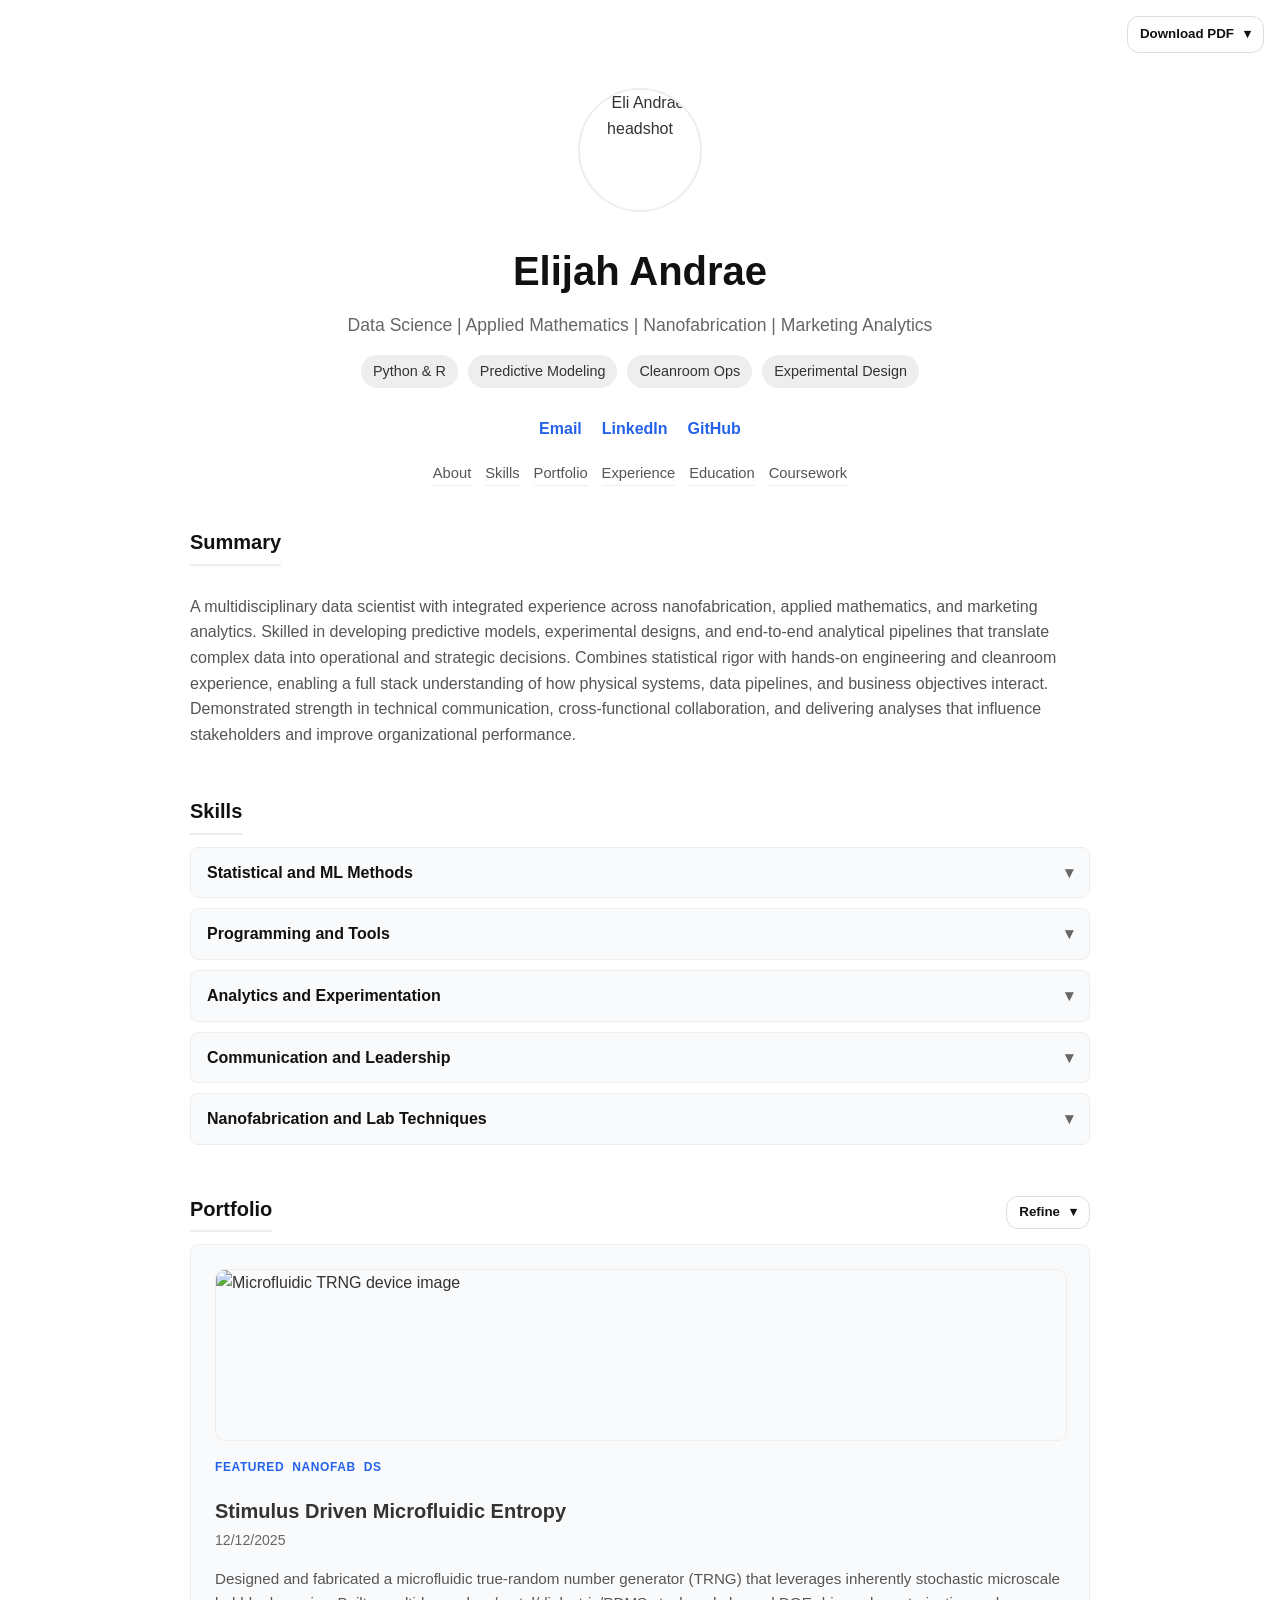
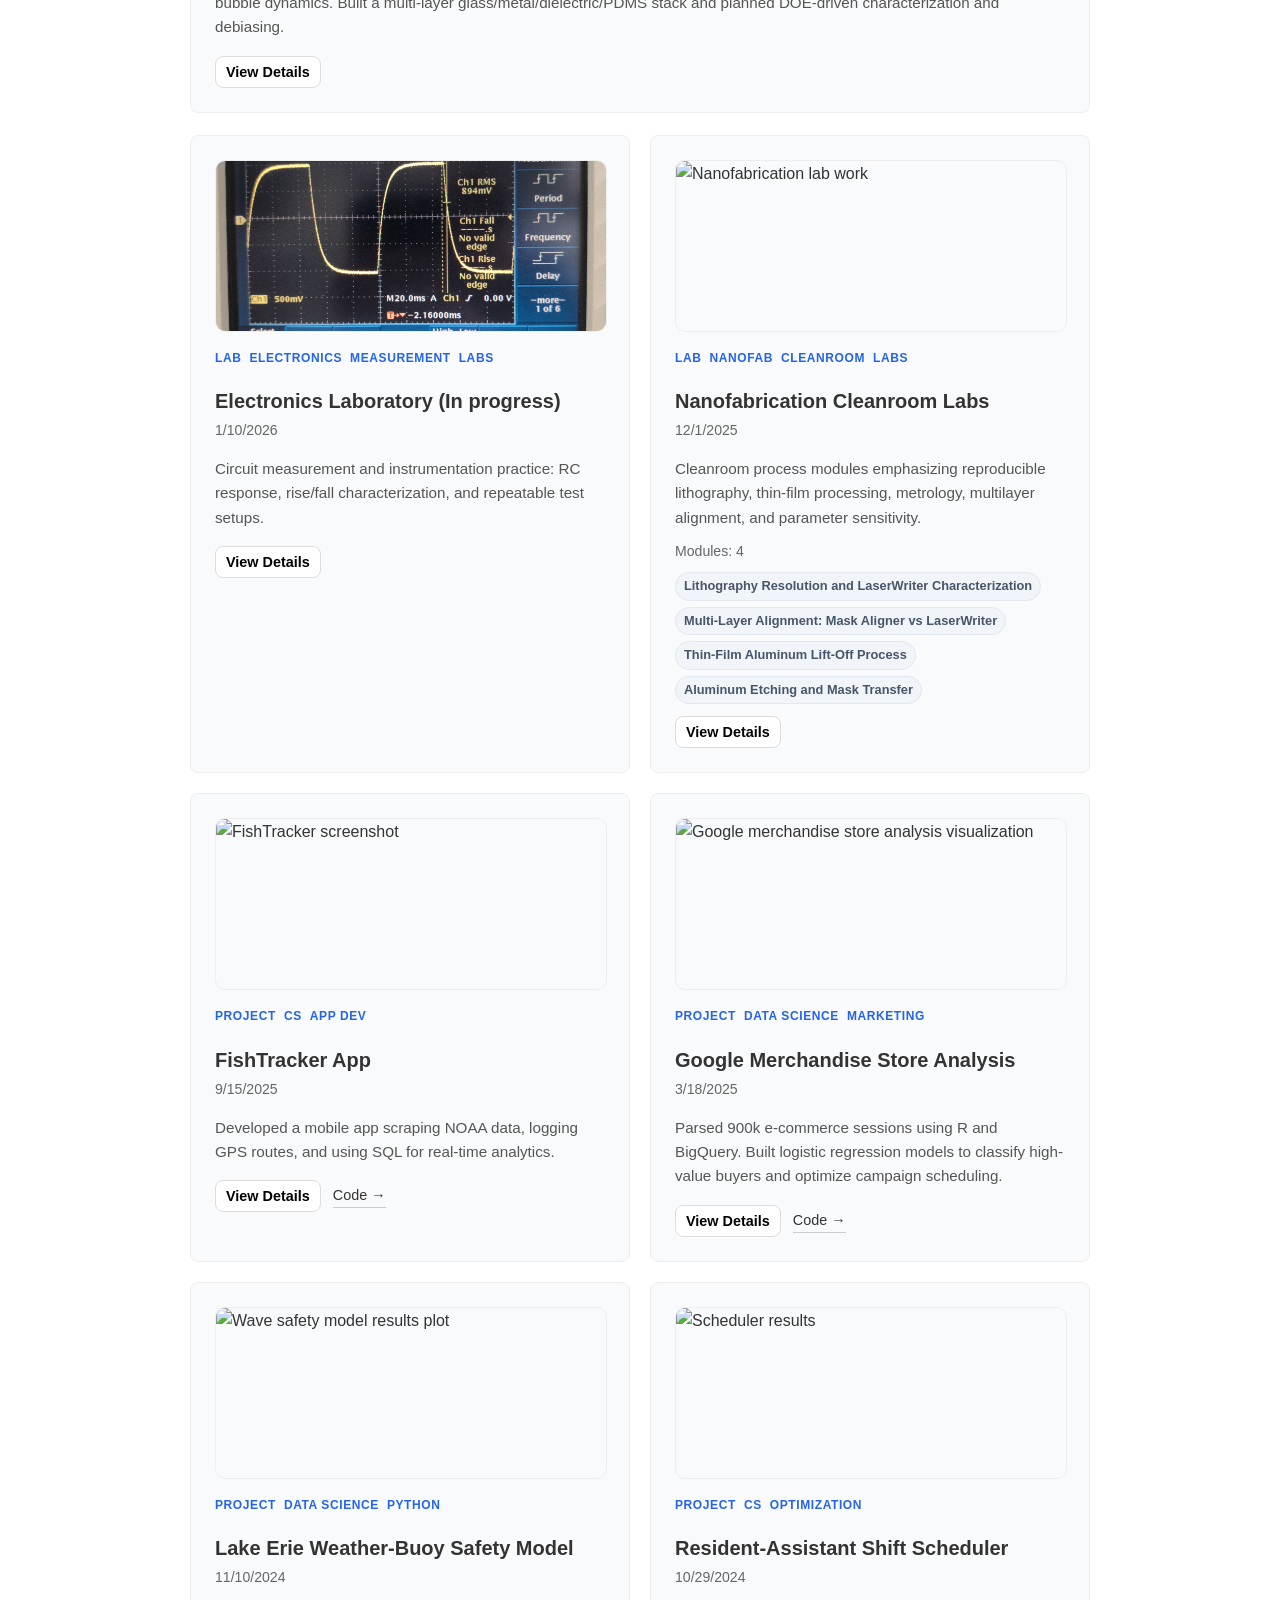
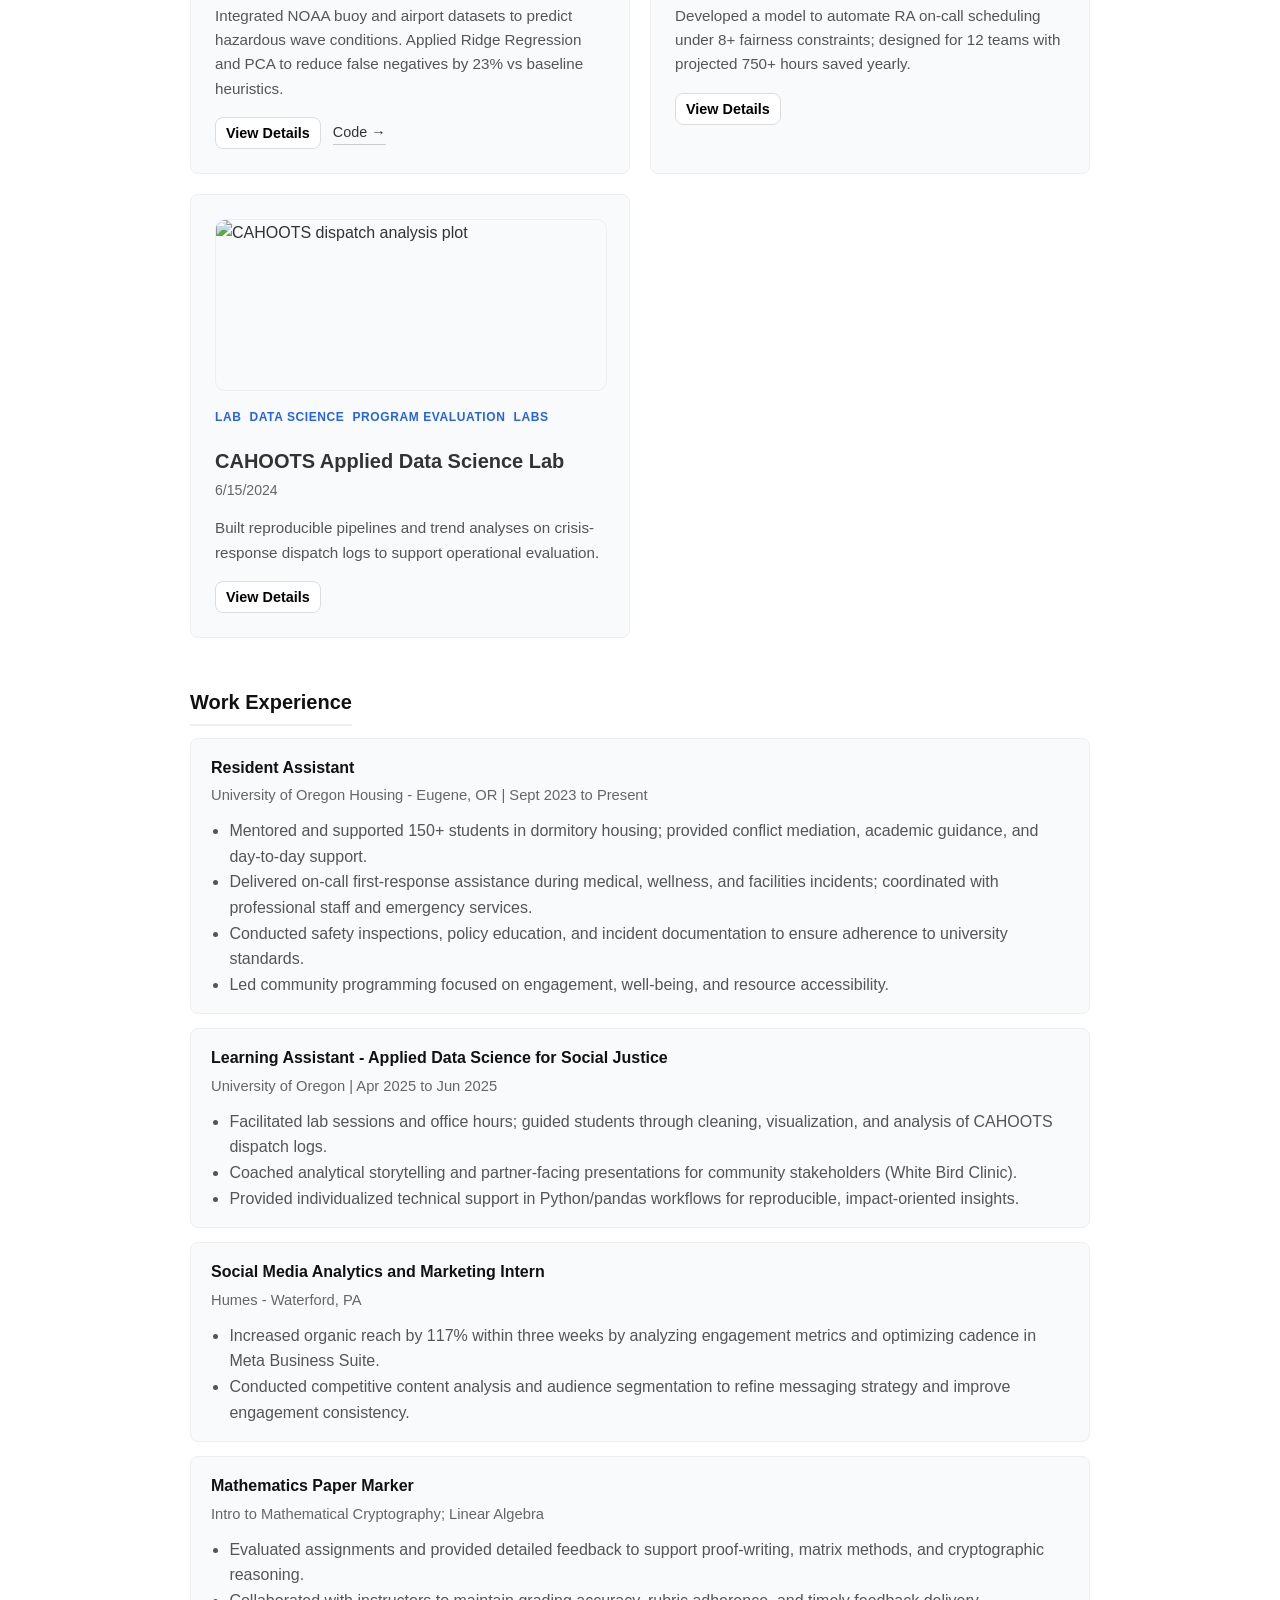
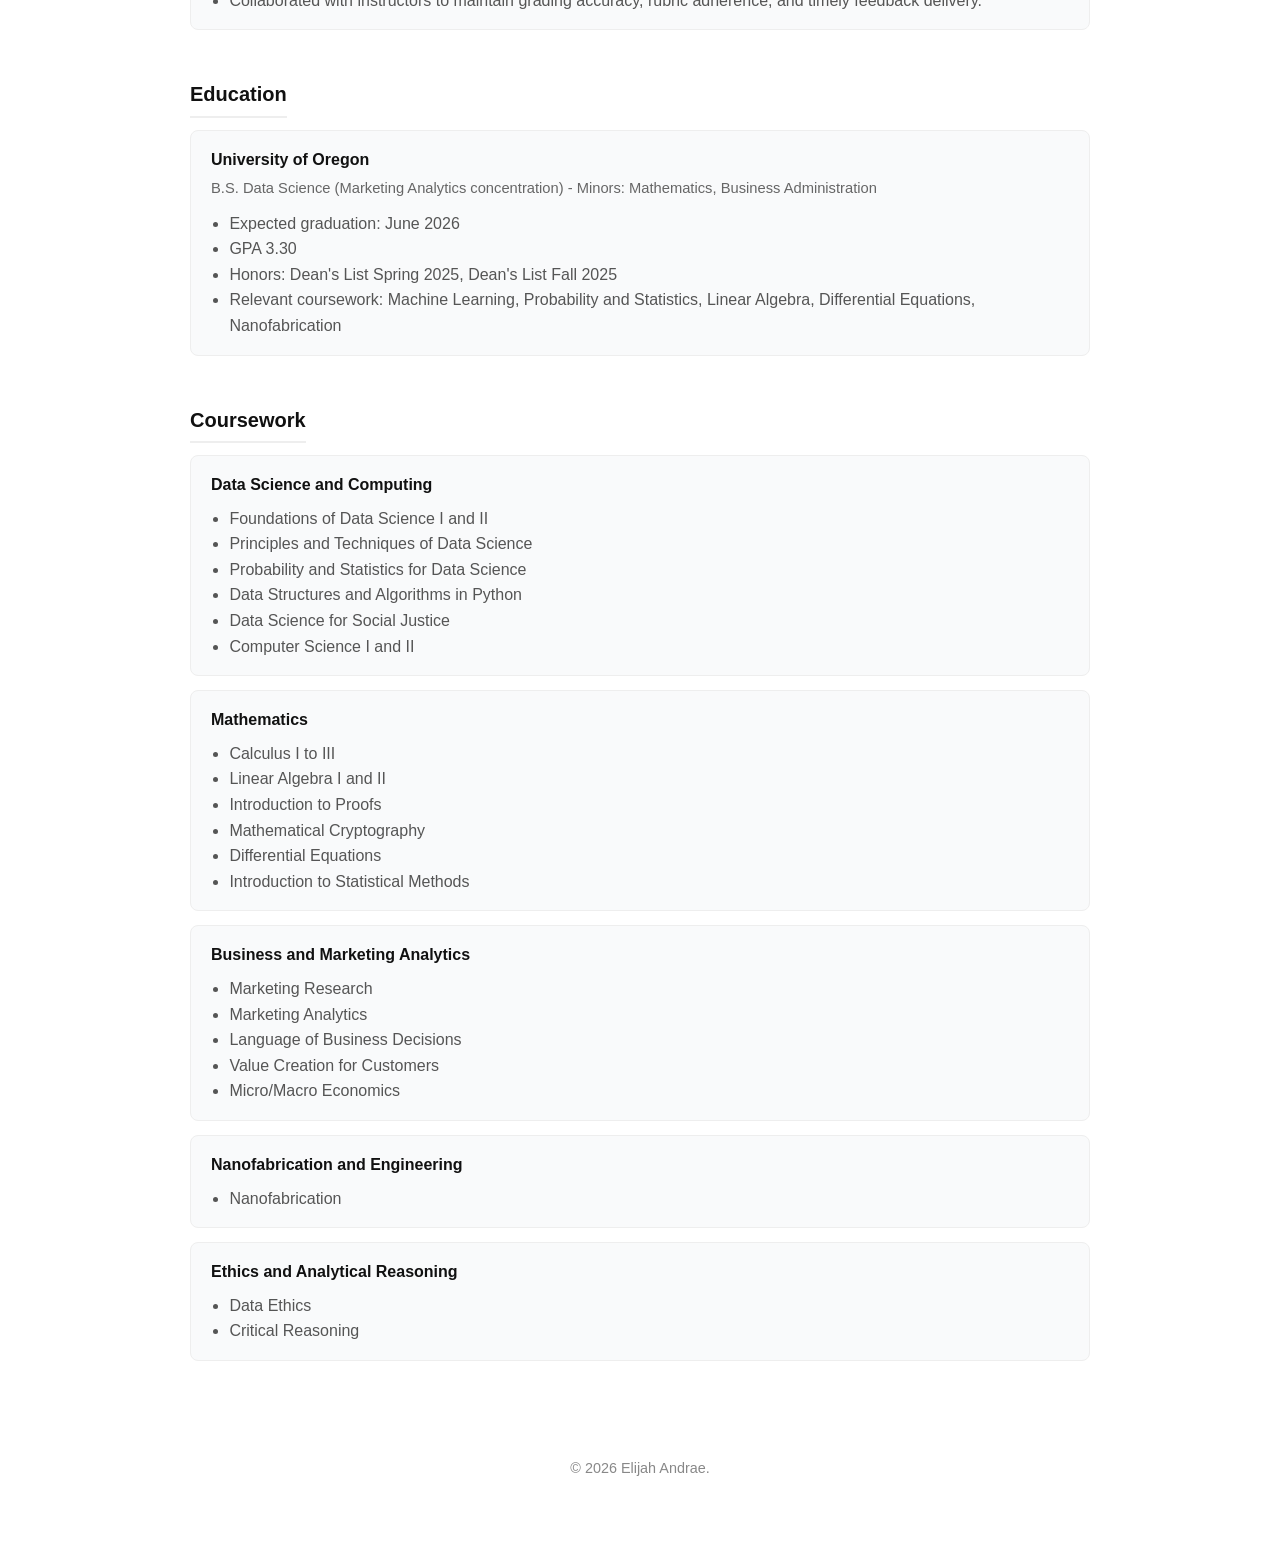
==== index.html @ 90fb13dc "Projects/CV Update & Revamp" ====
<!DOCTYPE html>
<html lang="en">
<head>
  <meta charset="UTF-8" />
  <meta name="viewport" content="width=device-width, initial-scale=1.0" />
  <title>Elijah Andrae | Portfolio</title>
  <link rel="stylesheet" href="css/styles.css" />
  <link rel="icon" type="image/png" href="images/logo_simple.png">
</head>

<body>
  <div class="container">
    <header id="top">
      <div id="headshotWrap" class="headshot-wrap"></div>

      <h1 id="name"></h1>
      <div class="subtitle" id="headline"></div>

      <div class="domains" id="domainTags"></div>
      <div class="social-links" id="socialLinks"></div>

      <!-- PDF Controls (button + dropdown) -->
      <div class="pdf-controls pdf-floating">
        <div class="pdf-dd" id="pdfDropdown">
          <button
            id="pdfDdBtn"
            class="pdf-dd-btn"
            type="button"
            aria-haspopup="menu"
            aria-expanded="false"
          >
            Download PDF <span aria-hidden="true">▾</span>
          </button>

          <div
            id="pdfDdMenu"
            class="pdf-dd-menu hidden"
            role="menu"
            aria-label="PDF download options"
          >
            <div class="pdf-dd-title">PDF Options</div>

            <div class="pdf-control-row">
              <div class="pdf-control-label">Focus</div>
              <div class="seg" role="radiogroup" aria-label="Nanotech or Data Science">
                <button class="seg-btn" type="button" data-group="domain" data-value="nanotech" aria-checked="false" role="radio">
                  Nanotech
                </button>
                <button class="seg-btn" type="button" data-group="domain" data-value="ds" aria-checked="false" role="radio">
                  Data Science
                </button>
              </div>
            </div>

            <div class="pdf-control-row">
              <div class="pdf-control-label">Target</div>
              <div class="seg" role="radiogroup" aria-label="Academic or Industry">
                <button class="seg-btn" type="button" data-group="audience" data-value="academic" aria-checked="false" role="radio">
                  Academic
                </button>
                <button class="seg-btn" type="button" data-group="audience" data-value="industry" aria-checked="false" role="radio">
                  Industry
                </button>
              </div>
            </div>

            <div class="pdf-control-row">
              <div class="pdf-control-label">Type</div>
              <div class="seg" role="radiogroup" aria-label="Resume or CV">
                <button class="seg-btn" type="button" data-group="doctype" data-value="resume" aria-checked="false" role="radio">
                  Resume
                </button>
                <button class="seg-btn" type="button" data-group="doctype" data-value="cv" aria-checked="false" role="radio">
                  CV
                </button>
              </div>
            </div>

            <div class="pdf-actions">
              <button id="pdfDownloadBtn" class="pdf-action primary" type="button">
                Download PDF
              </button>
            </div>

            <div class="pdf-hint" id="pdfHint" aria-live="polite"></div>
          </div>
        </div>
      </div>

      <nav class="topnav" aria-label="Primary">
        <a href="#about">About</a>
        <a href="#skills">Skills</a>
        <a href="#portfolio">Portfolio</a>
        <a href="#experience">Experience</a>
        <a href="#education">Education</a>
        <a href="#coursework">Coursework</a>
      </nav>
    </header>

    <section class="section" id="about">
      <h2>Summary</h2>
      <p class="muted" id="summaryText"></p>
    </section>

    <section class="section" id="skills">
      <h2>Skills</h2>
      <div class="skills-accordion" id="skillsGrid"></div>
    </section>

    <section class="section" id="portfolio">
      <div class="section-head">
        <h2>Portfolio</h2>

        <!-- Refine dropdown -->
        <div class="refine-dd" id="refineDropdown">
          <button
            id="refineBtn"
            class="refine-btn"
            type="button"
            aria-haspopup="menu"
            aria-expanded="false"
          >
            Refine <span aria-hidden="true">▾</span>
          </button>

          <div
            id="refineMenu"
            class="refine-menu hidden"
            role="menu"
            aria-label="Portfolio filters"
          >
            <div class="refine-title">Refine</div>

            <div class="refine-row">
              <div class="refine-label">Category</div>
              <div class="filter-container" id="filterContainer"></div>
            </div>

            <div class="refine-row">
              <div class="refine-label">Search</div>
              <input
                id="projectSearch"
                type="search"
                placeholder="Search title, description, tools, tags..."
                autocomplete="off"
              />
            </div>
              />
            <div class="refine-row">
              <div class="refine-label">Sort</div>
              <select id="projectSort" aria-label="Sort projects">
                <option value="relevance" selected>Relevance</option>
                <option value="date_desc">Newest to Oldest</option>
                <option value="date_asc">Oldest to Newest</option>
                <option value="title_asc">Title A to Z</option>
                <option value="title_desc">Title Z to A</option>
              </select>
            </div>

            <div class="refine-row refine-row-hint">
              <div class="refine-label"></div>
              <div class="refine-hint muted" aria-live="polite" id="refineHint"></div>
            </div>
          </div>
        </div>
      </div>

      <!-- Optional featured strip -->
      <div class="featured" id="featuredWrap" aria-label="Featured items"></div>

      <div class="projects-grid" id="projectsGrid"></div>
    </section>

    <section class="section" id="experience">
      <h2>Work Experience</h2>
      <div class="timeline" id="experienceList"></div>
    </section>

    <section class="section" id="education">
      <h2>Education</h2>
      <div class="timeline" id="educationList"></div>
    </section>

    <section class="section" id="coursework">
      <h2>Coursework</h2>
      <div class="timeline" id="courseworkList"></div>
    </section>

    <footer id="footer"></footer>
  </div>

  <!-- Modal -->
  <div class="modal-backdrop" id="modalBackdrop" role="dialog" aria-modal="true" aria-hidden="true">
    <div class="modal" role="document" aria-label="Item details">
      <div class="modal-header">
        <strong id="modalTitle">Item</strong>
        <button class="modal-close" id="modalCloseBtn" type="button" aria-label="Close modal">Close</button>
      </div>
      <div class="modal-body" id="modalBody"></div>
    </div>
  </div>

  <script type="module" src="js/app.js"></script>
</body>
</html>
---- css/styles.css ----
:root {
  --bg-color: #ffffff;
  --text-color: #333333;
  --accent-color: #2563eb;
  --card-bg: #f9fafb;
  --border-radius: 8px;
  --transition: all 0.3s ease;
}

body {
  font-family: 'Segoe UI', Roboto, Helvetica, sans-serif;
  background-color: var(--bg-color);
  color: var(--text-color);
  line-height: 1.6;
  margin: 0;
  padding: 0;
}

.container {
  max-width: 900px;
  margin: 0 auto;
  padding: 2rem 1rem;
}

/* =========================
   PDF dropdown container
   ========================= */

.pdf-dd {
  position: relative;
  display: inline-block;
}

.pdf-dd-btn {
  display: flex;
  align-items: center;
  gap: 10px;
  border: 1px solid #ddd;
  background: #fff;
  color: #111;
  border-radius: 12px;
  padding: 10px 12px;
  cursor: pointer;
  transition: var(--transition);
  font-weight: 800;
  font-family: inherit;
  line-height: 1.1;
}

.pdf-dd-btn:hover {
  border-color: var(--accent-color);
  color: var(--accent-color);
}

.pdf-dd-btn:focus {
  outline: none;
  box-shadow: 0 0 0 3px rgba(37, 99, 235, 0.12);
}

.pdf-dd-menu {
  position: absolute;
  top: calc(100% + 8px);
  right: 0;
  z-index: 1000;
  width: min(360px, 92vw);
  background: #fff;
  border: 1px solid #e6e6e6;
  border-radius: 14px;
  box-shadow: 0 18px 40px rgba(0,0,0,0.12);
  padding: 12px;
}

.pdf-dd-title {
  font-weight: 900;
  color: #111;
  font-size: 0.95rem;
  margin-bottom: 10px;
}

/* =========================
   PDF controls
   ========================= */

.pdf-controls {
  display: block;
}

.pdf-controls.pdf-floating {
  position: fixed;
  top: 16px;
  right: 16px;
  z-index: 2000;
  margin: 0;
  padding: 0;
}

.pdf-control-row {
  display: grid;
  grid-template-columns: 64px 1fr;
  gap: 10px;
  align-items: center;
  margin-bottom: 10px;
}

.pdf-control-label {
  font-size: 0.85rem;
  font-weight: 800;
  color: #111;
}

.seg {
  display: grid;
  grid-template-columns: 1fr 1fr;
  border: 1px solid #ddd;
  border-radius: 12px;
  overflow: hidden;
  background: #fff;
}

.seg-btn {
  border: none;
  background: #fff;
  color: #111;
  padding: 8px 10px;
  cursor: pointer;
  font-weight: 800;
  font-size: 0.88rem;
  font-family: inherit;
  transition: var(--transition);
  text-align: center;
  appearance: none;
  -webkit-appearance: none;
}

.seg-btn + .seg-btn {
  border-left: 1px solid #eee;
}

.seg-btn:hover {
  color: var(--accent-color);
}

.seg-btn.active {
  background: var(--accent-color);
  color: #fff;
}

.seg-btn.disabled,
.seg-btn:disabled {
  cursor: not-allowed;
  opacity: 0.55;
}

.pdf-actions {
  margin-top: 6px;
}

.pdf-action {
  width: 100%;
  border: 1px solid #ddd;
  background: #fff;
  color: #111;
  border-radius: 12px;
  padding: 10px 12px;
  cursor: pointer;
  transition: var(--transition);
  font-weight: 900;
  font-family: inherit;
  appearance: none;
  -webkit-appearance: none;
}

.pdf-action:hover {
  border-color: var(--accent-color);
  color: var(--accent-color);
}

.pdf-action.primary {
  border-color: var(--accent-color);
  background: var(--accent-color);
  color: #fff;
}

.pdf-action.primary:hover {
  filter: brightness(0.98);
}

.pdf-hint {
  margin-top: 8px;
  font-size: 0.82rem;
  color: #666;
  line-height: 1.3;
}

/* =========================
   Header + global layout
   ========================= */

header {
  text-align: center;
  padding: 3.5rem 0 2.5rem 0;
}

h1 {
  font-size: 2.5rem;
  margin-bottom: 0.5rem;
  color: #111;
}

.subtitle {
  font-size: 1.1rem;
  color: #666;
  margin-bottom: 1rem;
}

.social-links a {
  margin: 0 10px;
  text-decoration: none;
  color: var(--accent-color);
  font-weight: bold;
}

.headshot-wrap {
  display: flex;
  justify-content: center;
  margin-bottom: 1rem;
}

.headshot {
  width: 120px;
  height: 120px;
  border-radius: 999px;
  object-fit: cover;
  border: 2px solid #eee;
}

.domains {
  display: flex;
  justify-content: center;
  flex-wrap: wrap;
  gap: 10px;
  margin: 1rem 0 1.75rem 0;
}

.domain-tag {
  background: #eee;
  padding: 5px 12px;
  border-radius: 20px;
  font-size: 0.9rem;
  font-weight: 500;
}

.section {
  margin: 0 0 3rem 0;
}

.section h2 {
  font-size: 1.25rem;
  margin: 0 0 0.75rem 0;
  color: #111;
  display: inline-block;
  border-bottom: 2px solid #eee;
  padding-bottom: 0.35rem;
}

.section-head {
  display: flex;
  align-items: baseline;
  justify-content: space-between;
  gap: 14px;
  flex-wrap: wrap;
}

.muted {
  color: #555;
}

.hidden { display: none; }

/* =========================
   Skills accordion
   ========================= */

.skills-accordion {
  display: grid;
  gap: 10px;
}

.skill-acc {
  background: var(--card-bg);
  border: 1px solid #eee;
  border-radius: var(--border-radius);
  padding: 0.75rem 1rem;
}

.skill-acc summary {
  cursor: pointer;
  font-weight: 900;
  color: #111;
  list-style: none;
  display: flex;
  align-items: center;
  justify-content: space-between;
  gap: 10px;
}

.skill-acc summary::-webkit-details-marker { display: none; }

.skill-acc summary .chev {
  font-weight: 900;
  color: #666;
  transition: var(--transition);
}

.skill-acc[open] summary .chev {
  transform: rotate(180deg);
  color: var(--accent-color);
}

.skill-list {
  display: flex;
  flex-wrap: wrap;
  gap: 8px;
  margin-top: 10px;
}

.skill-pill {
  background-color: #f1f5f9;
  color: #475569;
  padding: 4px 10px;
  border-radius: 6px;
  font-size: 0.85rem;
  border: 1px solid #e2e8f0;
}

/* =========================
   Refine dropdown (Portfolio)
   ========================= */

.refine-dd {
  position: relative;
  display: inline-block;
}

.refine-btn {
  display: inline-flex;
  align-items: center;
  gap: 10px;
  border: 1px solid #ddd;
  background: #fff;
  color: #111;
  border-radius: 12px;
  padding: 8px 12px;
  cursor: pointer;
  transition: var(--transition);
  font-weight: 900;
  font-family: inherit;
  line-height: 1.1;
}

.refine-btn:hover {
  border-color: var(--accent-color);
  color: var(--accent-color);
}

.refine-btn:focus {
  outline: none;
  box-shadow: 0 0 0 3px rgba(37, 99, 235, 0.12);
}

.refine-menu {
  position: absolute;
  top: calc(100% + 8px);
  right: 0;
  z-index: 1200;
  width: min(520px, 92vw);
  background: #fff;
  border: 1px solid #e6e6e6;
  border-radius: 14px;
  box-shadow: 0 18px 40px rgba(0,0,0,0.12);
  padding: 12px;
}

.refine-title {
  font-weight: 900;
  color: #111;
  font-size: 0.95rem;
  margin-bottom: 10px;
}

.refine-row {
  display: grid;
  grid-template-columns: 76px 1fr;
  gap: 10px;
  align-items: start;
  margin-bottom: 10px;
}

.refine-label {
  font-size: 0.85rem;
  font-weight: 900;
  color: #111;
  padding-top: 6px;
}

.refine-menu input[type="search"] {
  width: 100%;
  border: 1px solid #ddd;
  border-radius: 10px;
  padding: 10px 12px;
  font-size: 0.95rem;
  outline: none;
  transition: var(--transition);
}

.refine-menu input[type="search"]:focus {
  border-color: var(--accent-color);
  box-shadow: 0 0 0 3px rgba(37, 99, 235, 0.12);
}

.refine-menu select {
  width: 100%;
  border: 1px solid #ddd;
  border-radius: 10px;
  padding: 10px 12px;
  font-size: 0.95rem;
  outline: none;
  transition: var(--transition);
  background: white;
}

.refine-menu select:focus {
  border-color: var(--accent-color);
  box-shadow: 0 0 0 3px rgba(37, 99, 235, 0.12);
}

.refine-hint {
  font-size: 0.82rem;
  color: #666;
  line-height: 1.3;
  margin-top: 2px;
}

/* Filter pills inside refine */
.filter-container {
  display: flex;
  gap: 8px;
  flex-wrap: wrap;
}

.filter-btn {
  background: white;
  border: 1px solid #ddd;
  padding: 7px 12px;
  border-radius: 999px;
  cursor: pointer;
  transition: var(--transition);
  font-weight: 700;
  font-size: 0.88rem;
}

.filter-btn:hover,
.filter-btn.active {
  background: var(--accent-color);
  color: white;
  border-color: var(--accent-color);
}

/* If you are no longer using the Projects checkbox, you can delete this block entirely */
.refine-toggle {
  display: inline-flex;
  align-items: center;
  gap: 10px;
  font-weight: 700;
  color: #111;
  user-select: none;
}

.refine-toggle input {
  width: 16px;
  height: 16px;
}

.refine-row-hint {
  margin-top: -6px; /* pulls hint closer to the control above */
}

.refine-row-hint .refine-label {
  padding-top: 0;
}


/* =========================
   Featured strip
   ========================= */

.featured {
  display: none;
  grid-auto-flow: column;
  grid-auto-columns: minmax(260px, 1fr);
  gap: 12px;
  overflow-x: auto;
  padding-bottom: 8px;
  margin-bottom: 14px;
  scroll-snap-type: x mandatory;
}

.featured.show { display: grid; }

.featured::-webkit-scrollbar { height: 10px; }
.featured::-webkit-scrollbar-thumb { background: #e5e7eb; border-radius: 999px; }
.featured::-webkit-scrollbar-track { background: transparent; }

/* =========================
   Projects grid
   ========================= */

.projects-grid {
  display: grid;
  grid-template-columns: repeat(auto-fill, minmax(300px, 1fr));
  gap: 20px;
}

.project-card {
  background: var(--card-bg);
  border: 1px solid #eee;
  border-radius: var(--border-radius);
  padding: 1.5rem;
  transition: var(--transition);
  scroll-snap-align: start;
}

.project-card:hover {
  transform: translateY(-3px);
  box-shadow: 0 10px 15px -3px rgba(0, 0, 0, 0.1);
}

.project-thumb {
  width: 100%;
  height: 170px;
  object-fit: cover;
  border-radius: 10px;
  margin-bottom: 12px;
  border: 1px solid #eee;
  display: block;
}

.card-tags {
  margin-bottom: 1rem;
}

.tag {
  font-size: 0.75rem;
  text-transform: uppercase;
  letter-spacing: 0.05em;
  color: var(--accent-color);
  font-weight: bold;
  margin-right: 8px;
}

.project-title {
  margin: 0 0 0.5rem 0;
  font-size: 1.25rem;
}

.project-date {
  margin: -6px 0 10px 0;
  font-size: 0.88rem;
  color: #666;
}

.project-desc {
  font-size: 0.95rem;
  color: #555;
  margin-bottom: 1rem;
}

.card-subtle {
  margin: -6px 0 10px 0;
  font-size: 0.88rem;
  color: #666;
}

.mini-pills {
  display: flex;
  flex-wrap: wrap;
  gap: 6px;
  margin: 8px 0 12px 0;
}

.mini-pill {
  background-color: #f1f5f9;
  color: #475569;
  padding: 3px 8px;
  border-radius: 999px;
  font-size: 0.8rem;
  border: 1px solid #e2e8f0;
  font-weight: 700;
}


.project-actions {
  display: flex;
  gap: 12px;
  flex-wrap: wrap;
  align-items: center;
}

.project-link {
  text-decoration: none;
  color: var(--text-color);
  font-size: 0.9rem;
  border-bottom: 1px solid #ccc;
}

.btn-secondary {
  border: 1px solid #ddd;
  background: white;
  border-radius: 8px;
  padding: 7px 10px;
  font-size: 0.9rem;
  cursor: pointer;
  transition: var(--transition);
  font-weight: 800;
}

.btn-secondary:hover {
  border-color: var(--accent-color);
  color: var(--accent-color);
}

/* =========================
   Timelines (Experience/Education/Coursework)
   ========================= */

.timeline {
  display: grid;
  gap: 14px;
}

.timeline-item {
  background: var(--card-bg);
  border: 1px solid #eee;
  border-radius: var(--border-radius);
  padding: 1rem 1.25rem;
}

.timeline-title {
  font-weight: 700;
  margin: 0 0 0.25rem 0;
  color: #111;
}

.timeline-meta {
  margin: 0 0 0.65rem 0;
  color: #666;
  font-size: 0.92rem;
}

ul.clean {
  margin: 0.5rem 0 0 1.15rem;
  padding: 0;
  color: #555;
}

/* =========================
   Modal + carousel
   ========================= */

.modal-backdrop {
  position: fixed;
  inset: 0;
  background: rgba(0,0,0,0.45);
  display: none;
  align-items: center;
  justify-content: center;
  padding: 20px;
  z-index: 50;
}

.modal {
  width: min(820px, 100%);
  background: white;
  border-radius: 14px;
  border: 1px solid #eee;
  box-shadow: 0 25px 60px rgba(0,0,0,0.18);
  overflow: hidden;
}

.modal-header {
  padding: 14px 18px;
  display: flex;
  justify-content: space-between;
  align-items: center;
  border-bottom: 1px solid #eee;
  background: #fcfcfd;
}

.modal-header strong {
  font-size: 1.05rem;
  color: #111;
}

.modal-body {
  padding: 16px 18px;
  color: #444;
  overflow: auto;
  max-height: 80vh;
}

.modal-close {
  border: 1px solid #ddd;
  background: white;
  border-radius: 10px;
  padding: 6px 10px;
  cursor: pointer;
  transition: var(--transition);
  font-weight: 800;
}

.modal-close:hover {
  border-color: var(--accent-color);
  color: var(--accent-color);
}

.modal-section-title {
  margin-top: 12px;
  font-weight: 900;
  color: #111;
}

.carousel {
  position: relative;
  width: 100%;
  border-radius: 12px;
  border: 1px solid #eee;
  overflow: hidden;
  background: #fff;
  margin-bottom: 12px;
}

.carousel-viewport {
  width: 100%;
  overflow: hidden;
}

.carousel-track {
  display: flex;
  transition: transform 320ms ease;
  will-change: transform;
}

.carousel-slide {
  flex: 0 0 100%;
  display: flex;
  align-items: center;
  justify-content: center;
  padding: 10px;
  box-sizing: border-box;
}

.carousel-slide img {
  width: 100%;
  height: auto;
  max-height: 72vh;
  object-fit: contain;
  display: block;
}

.carousel-btn {
  position: absolute;
  top: 50%;
  transform: translateY(-50%);
  border: 1px solid #ddd;
  background: rgba(255,255,255,0.92);
  border-radius: 999px;
  width: 38px;
  height: 38px;
  cursor: pointer;
  display: flex;
  align-items: center;
  justify-content: center;
  transition: var(--transition);
  font-weight: 900;
}

.carousel-btn:hover {
  border-color: var(--accent-color);
  color: var(--accent-color);
}

.carousel-btn.prev { left: 10px; }
.carousel-btn.next { right: 10px; }

.carousel-dots {
  position: absolute;
  left: 0;
  right: 0;
  bottom: 10px;
  display: flex;
  justify-content: center;
  gap: 8px;
}

.carousel-dot {
  width: 9px;
  height: 9px;
  border-radius: 999px;
  border: 1px solid #ddd;
  background: rgba(255,255,255,0.85);
  cursor: pointer;
}

.carousel-dot.active {
  background: var(--accent-color);
  border-color: var(--accent-color);
}

/* Modules strip inside modal (no JS) */
.module-strip {
  display: grid;
  grid-auto-flow: column;
  grid-auto-columns: minmax(280px, 1fr);
  gap: 12px;
  overflow-x: auto;
  padding: 4px 2px 10px 2px;
  scroll-snap-type: x mandatory;
  margin-top: 6px;
}

.module-card {
  scroll-snap-align: start;
  background: var(--card-bg);
  border: 1px solid #eee;
  border-radius: 12px;
  padding: 12px;
}

.module-title {
  font-weight: 900;
  color: #111;
  margin: 0 0 4px 0;
}

.module-meta {
  margin: 0 0 8px 0;
  color: #666;
  font-size: 0.9rem;
}

.module-tools {
  margin-top: 8px;
  color: #666;
  font-size: 0.9rem;
}

.module-tools strong { color: #444; }

/* =========================
   Footer + nav
   ========================= */

footer {
  text-align: center;
  padding: 3rem 0;
  color: #888;
  font-size: 0.9rem;
}

.topnav {
  display: flex;
  justify-content: center;
  gap: 14px;
  flex-wrap: wrap;
  margin-top: 1.25rem;
}

.topnav a {
  text-decoration: none;
  color: #555;
  border-bottom: 1px solid #eee;
  font-size: 0.92rem;
}

.topnav a:hover {
  color: var(--accent-color);
  border-bottom-color: var(--accent-color);
}
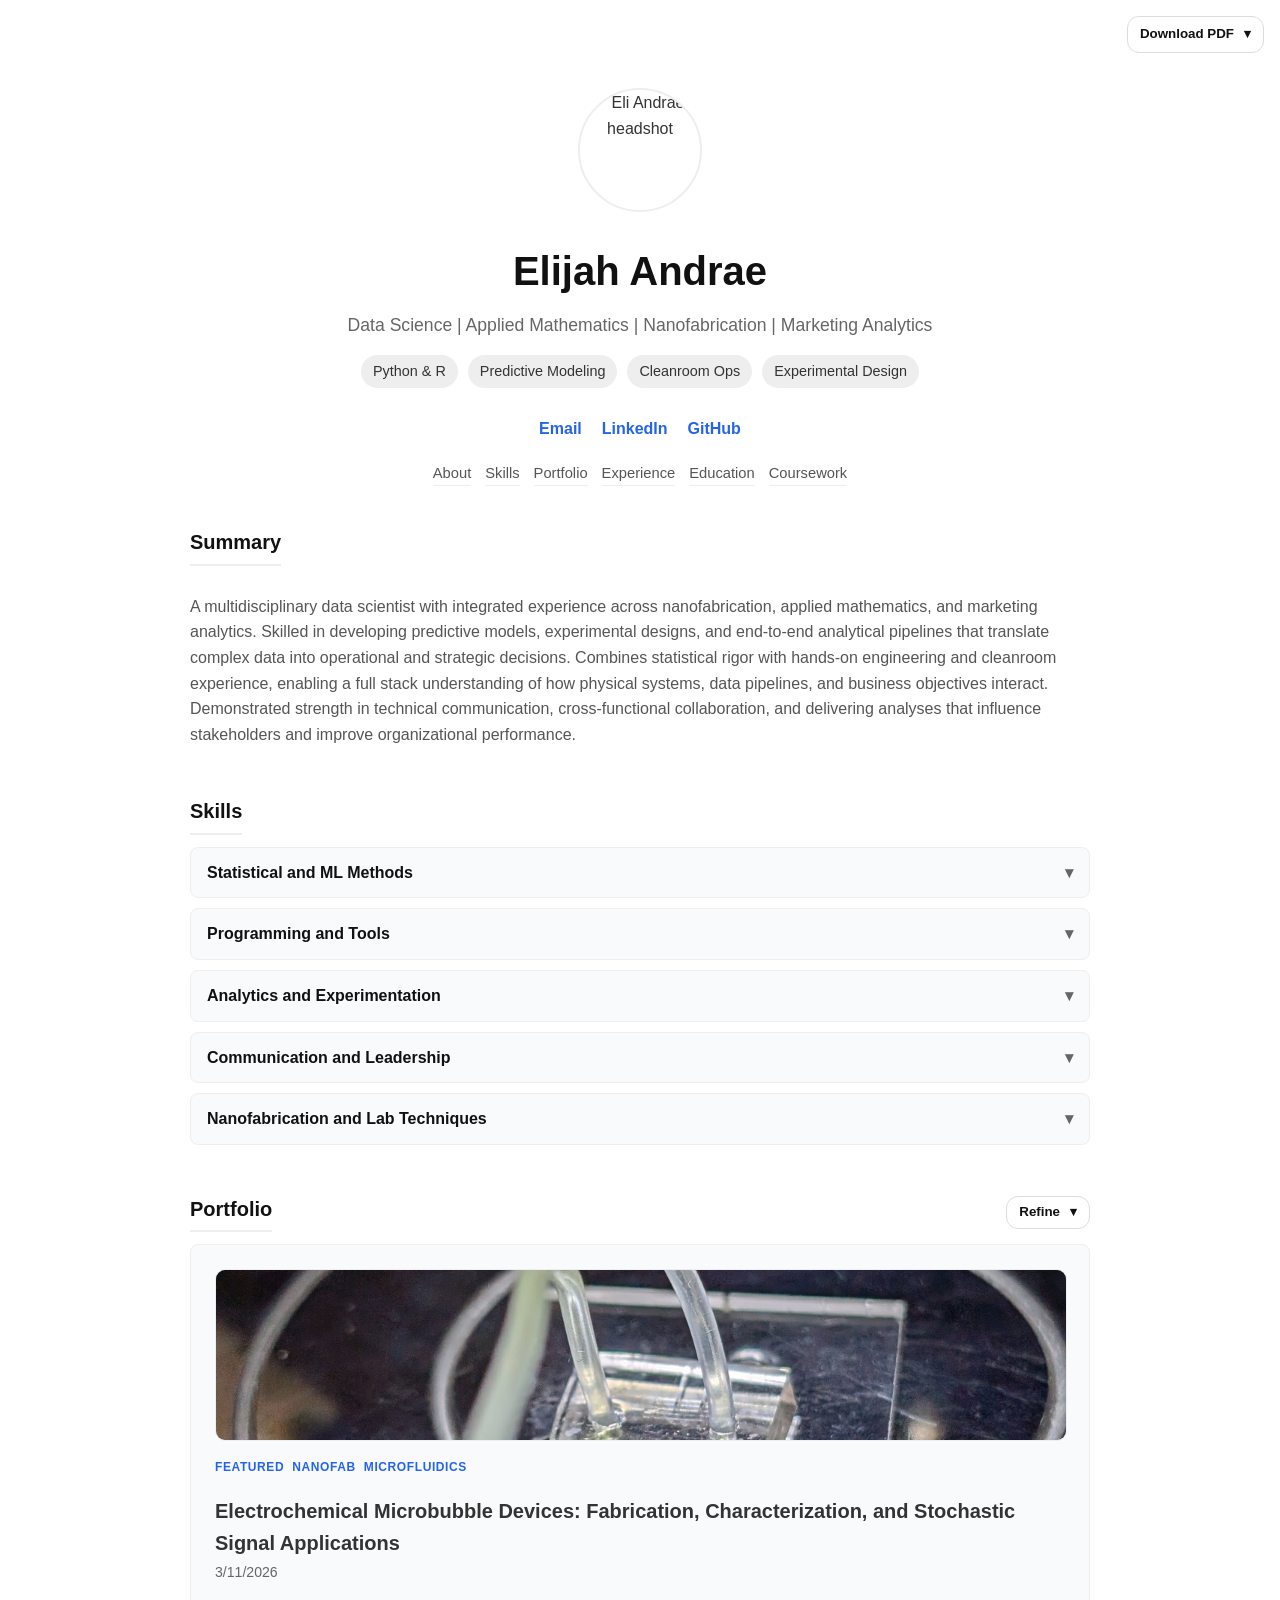
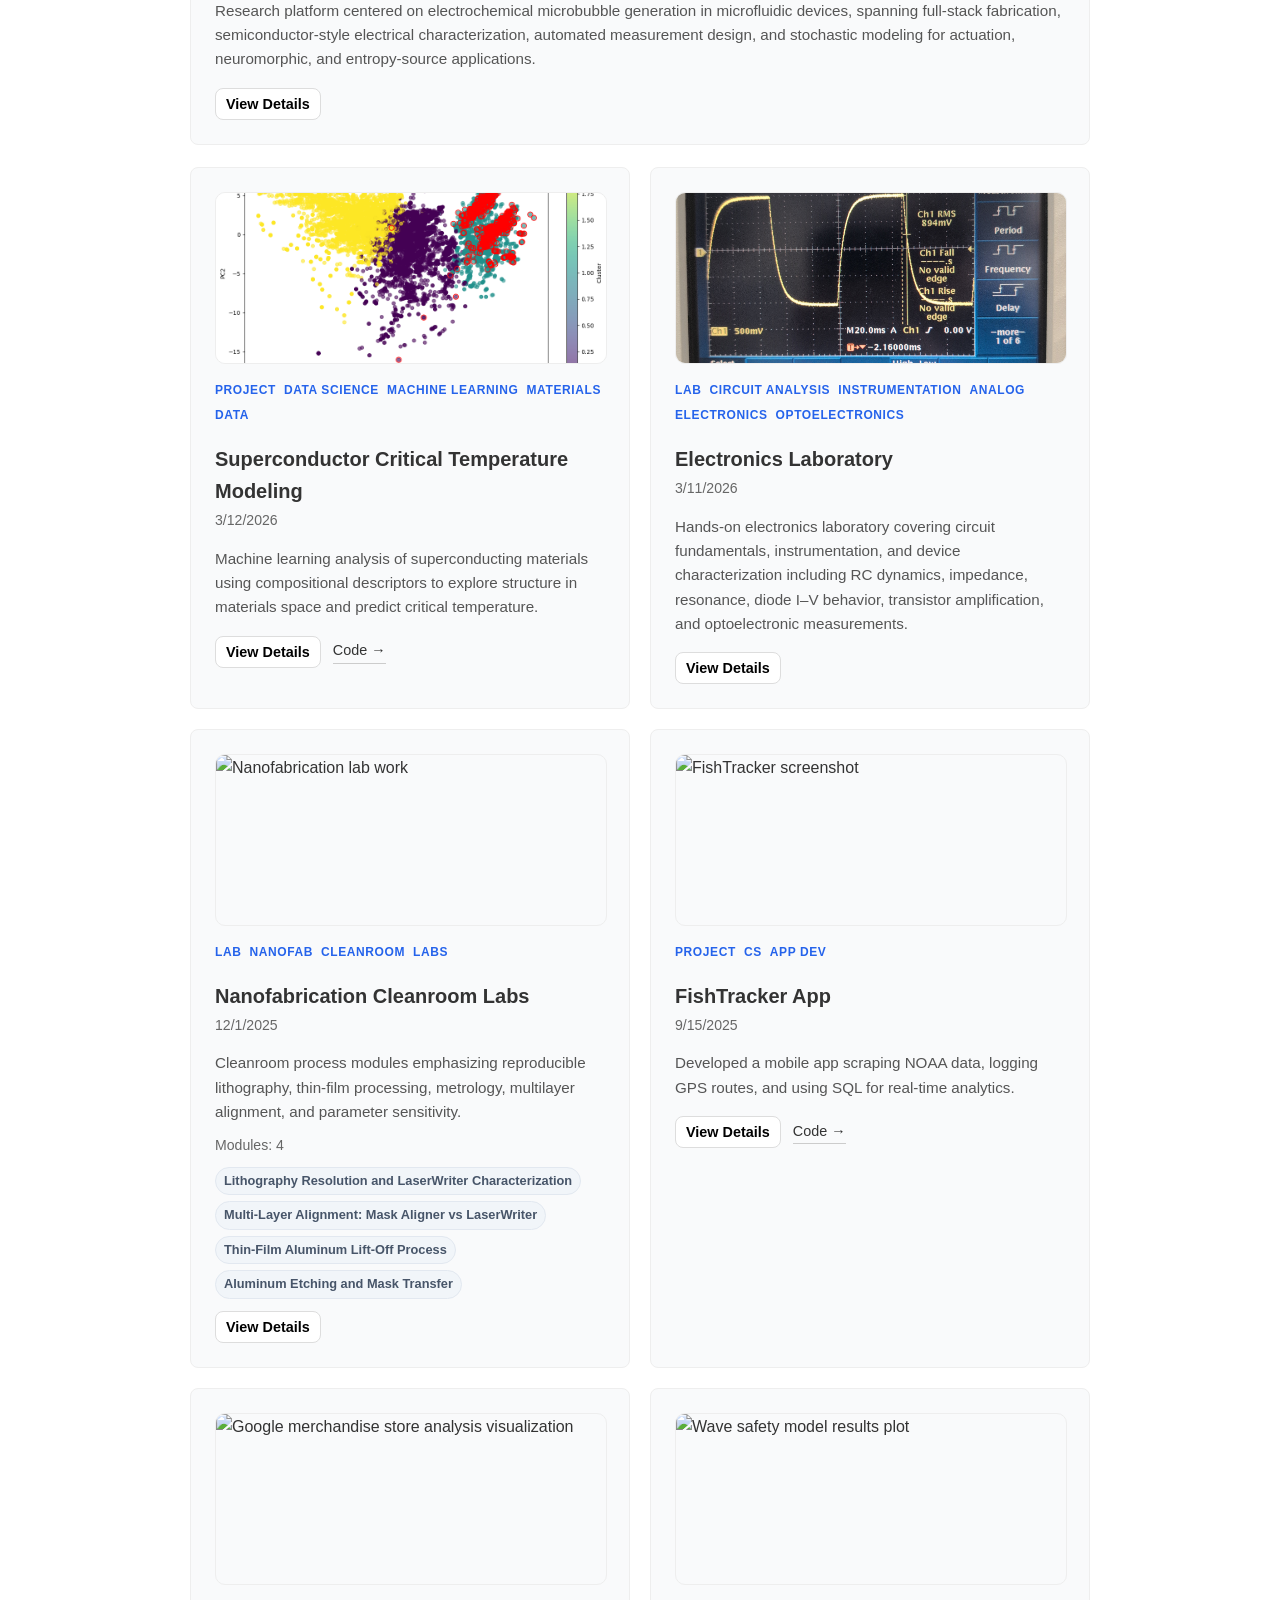
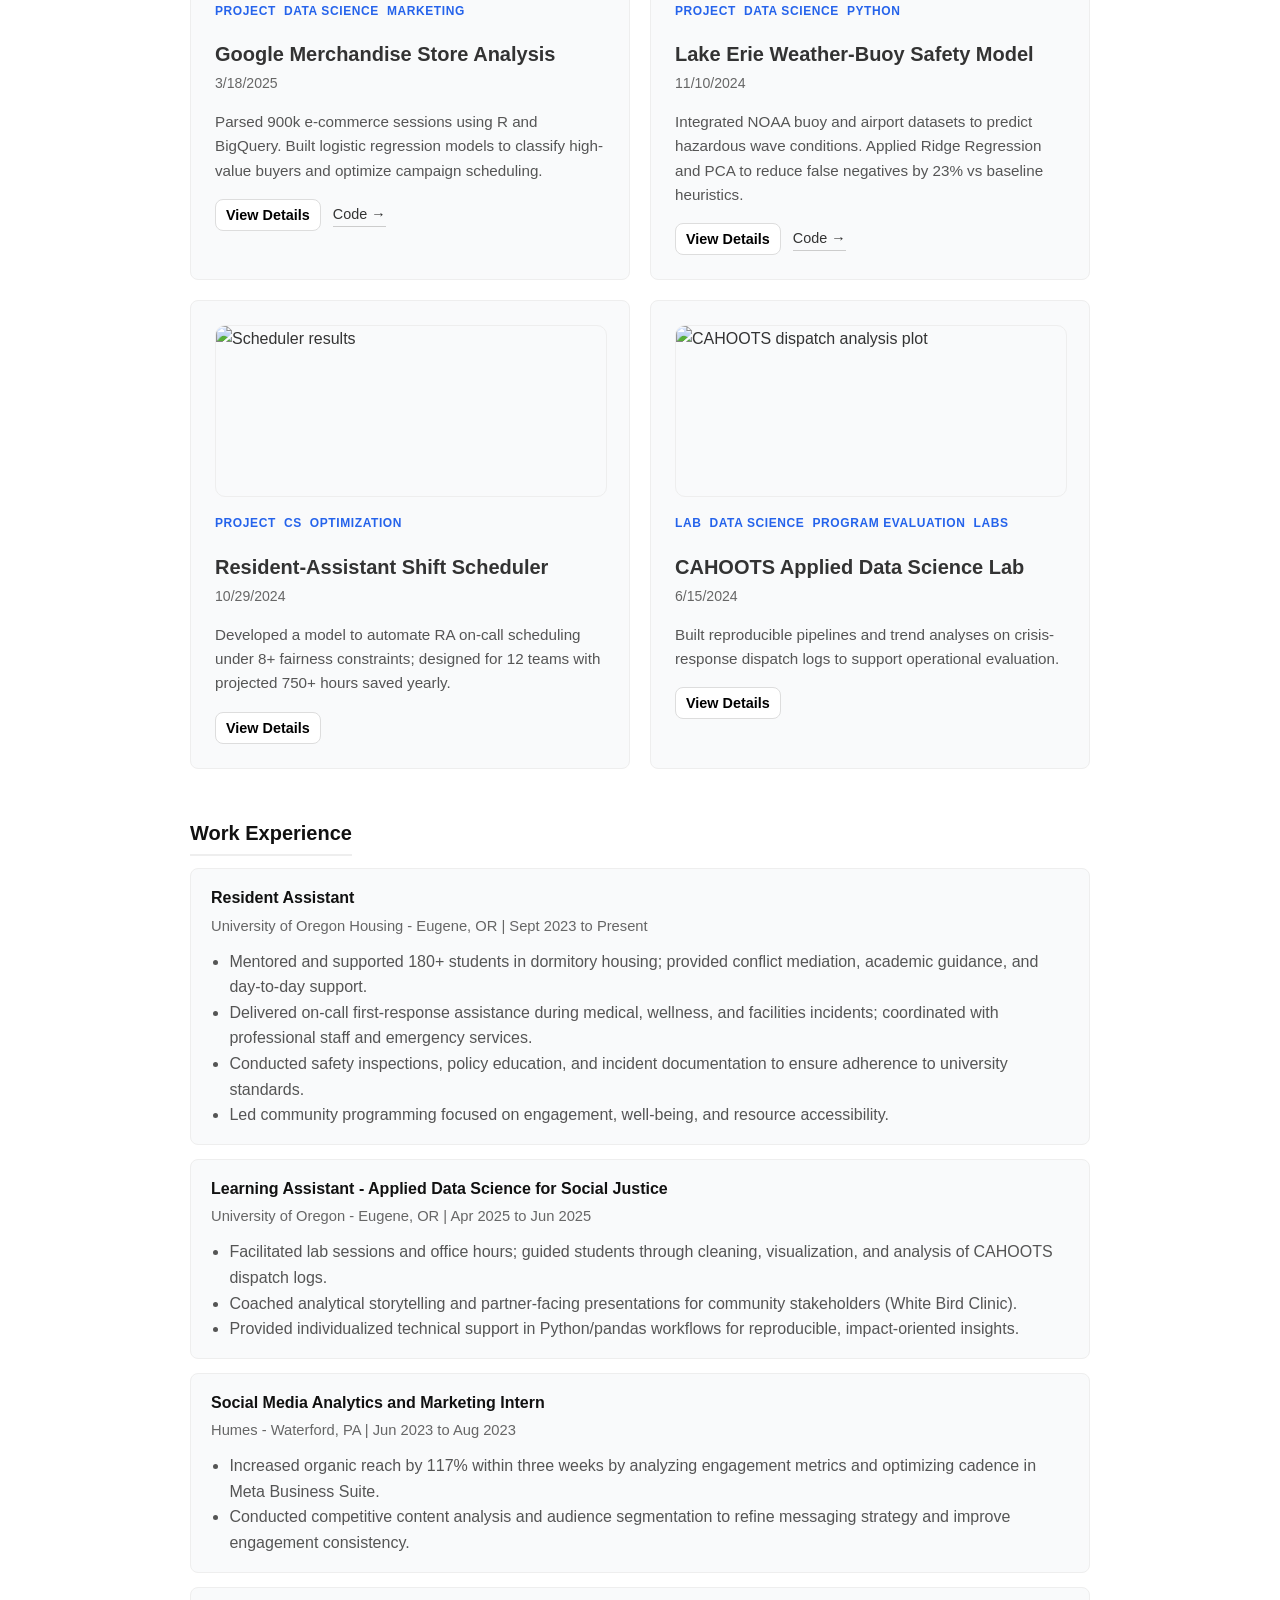
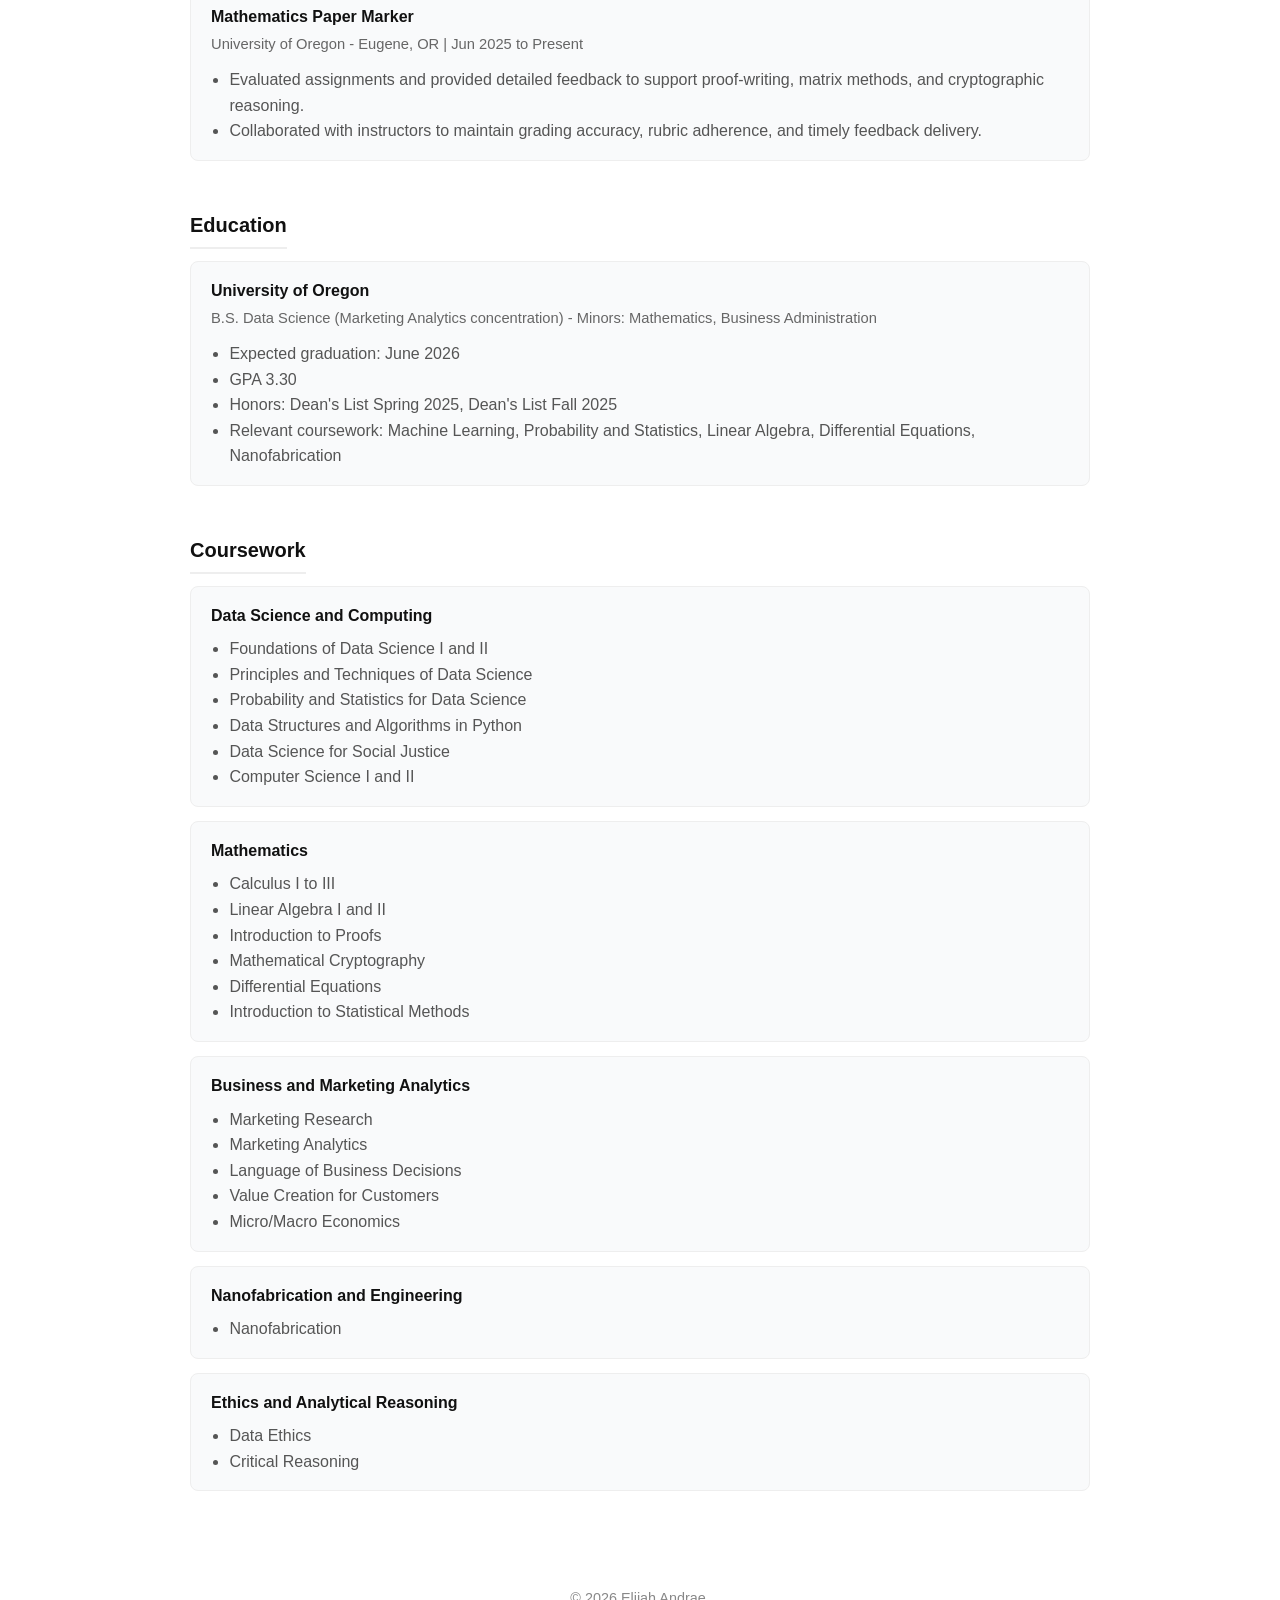
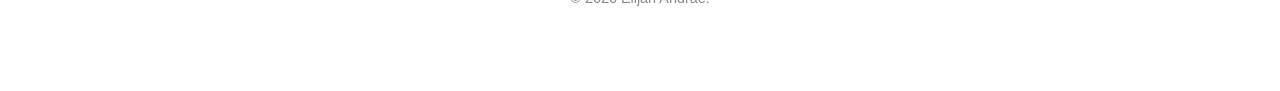
==== commit 57ae1883: "Added google analytics tracking" ====
--- a/index.html
+++ b/index.html
@@ -6,6 +6,15 @@
   <title>Elijah Andrae | Portfolio</title>
   <link rel="stylesheet" href="css/styles.css" />
   <link rel="icon" type="image/png" href="images/logo_simple.png">
+
+ <!-- Google tag (gtag.js) -->
+<script async src="https://www.googletagmanager.com/gtag/js?id=G-4Y62GP9VRN"></script>
+<script>
+  window.dataLayer = window.dataLayer || [];
+  function gtag(){dataLayer.push(arguments);}
+  gtag('js', new Date());
+  gtag('config', 'G-XXXXXXXXXX');
+</script> 
 </head>
 
 <body>
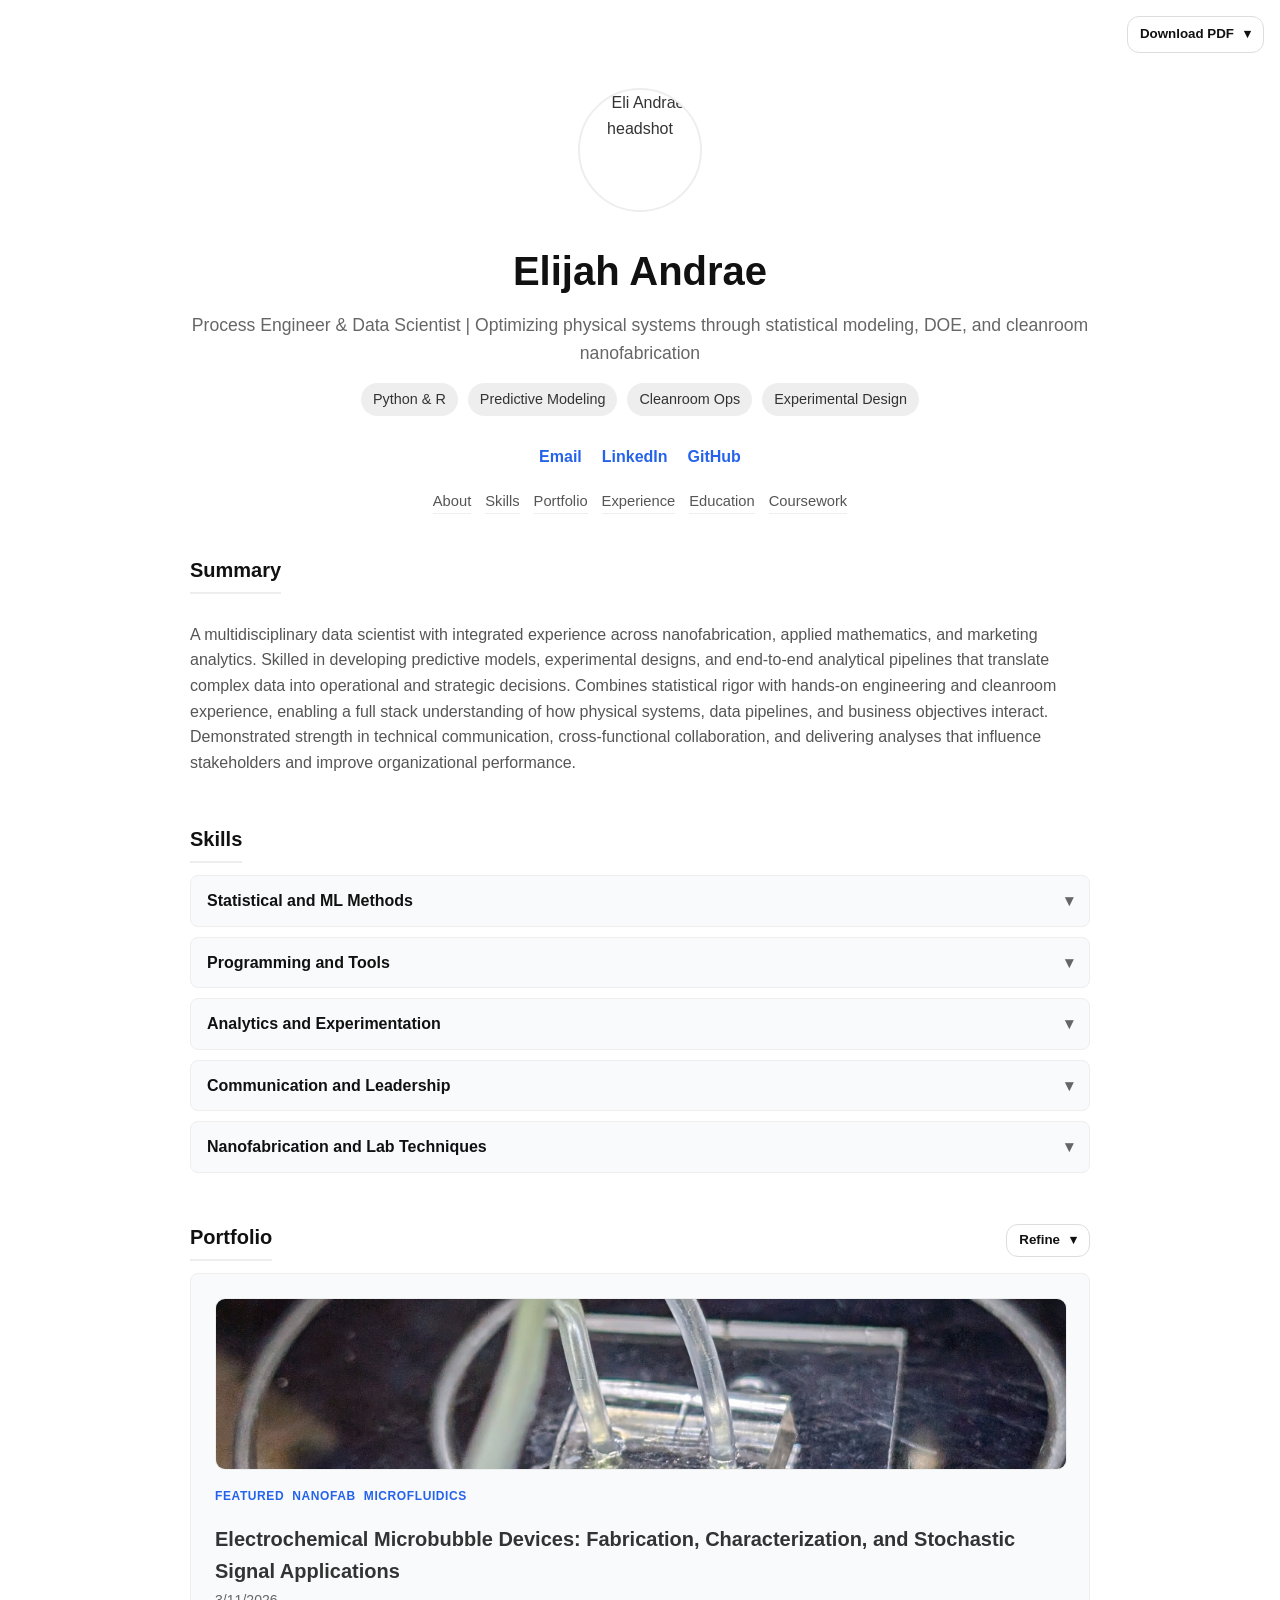
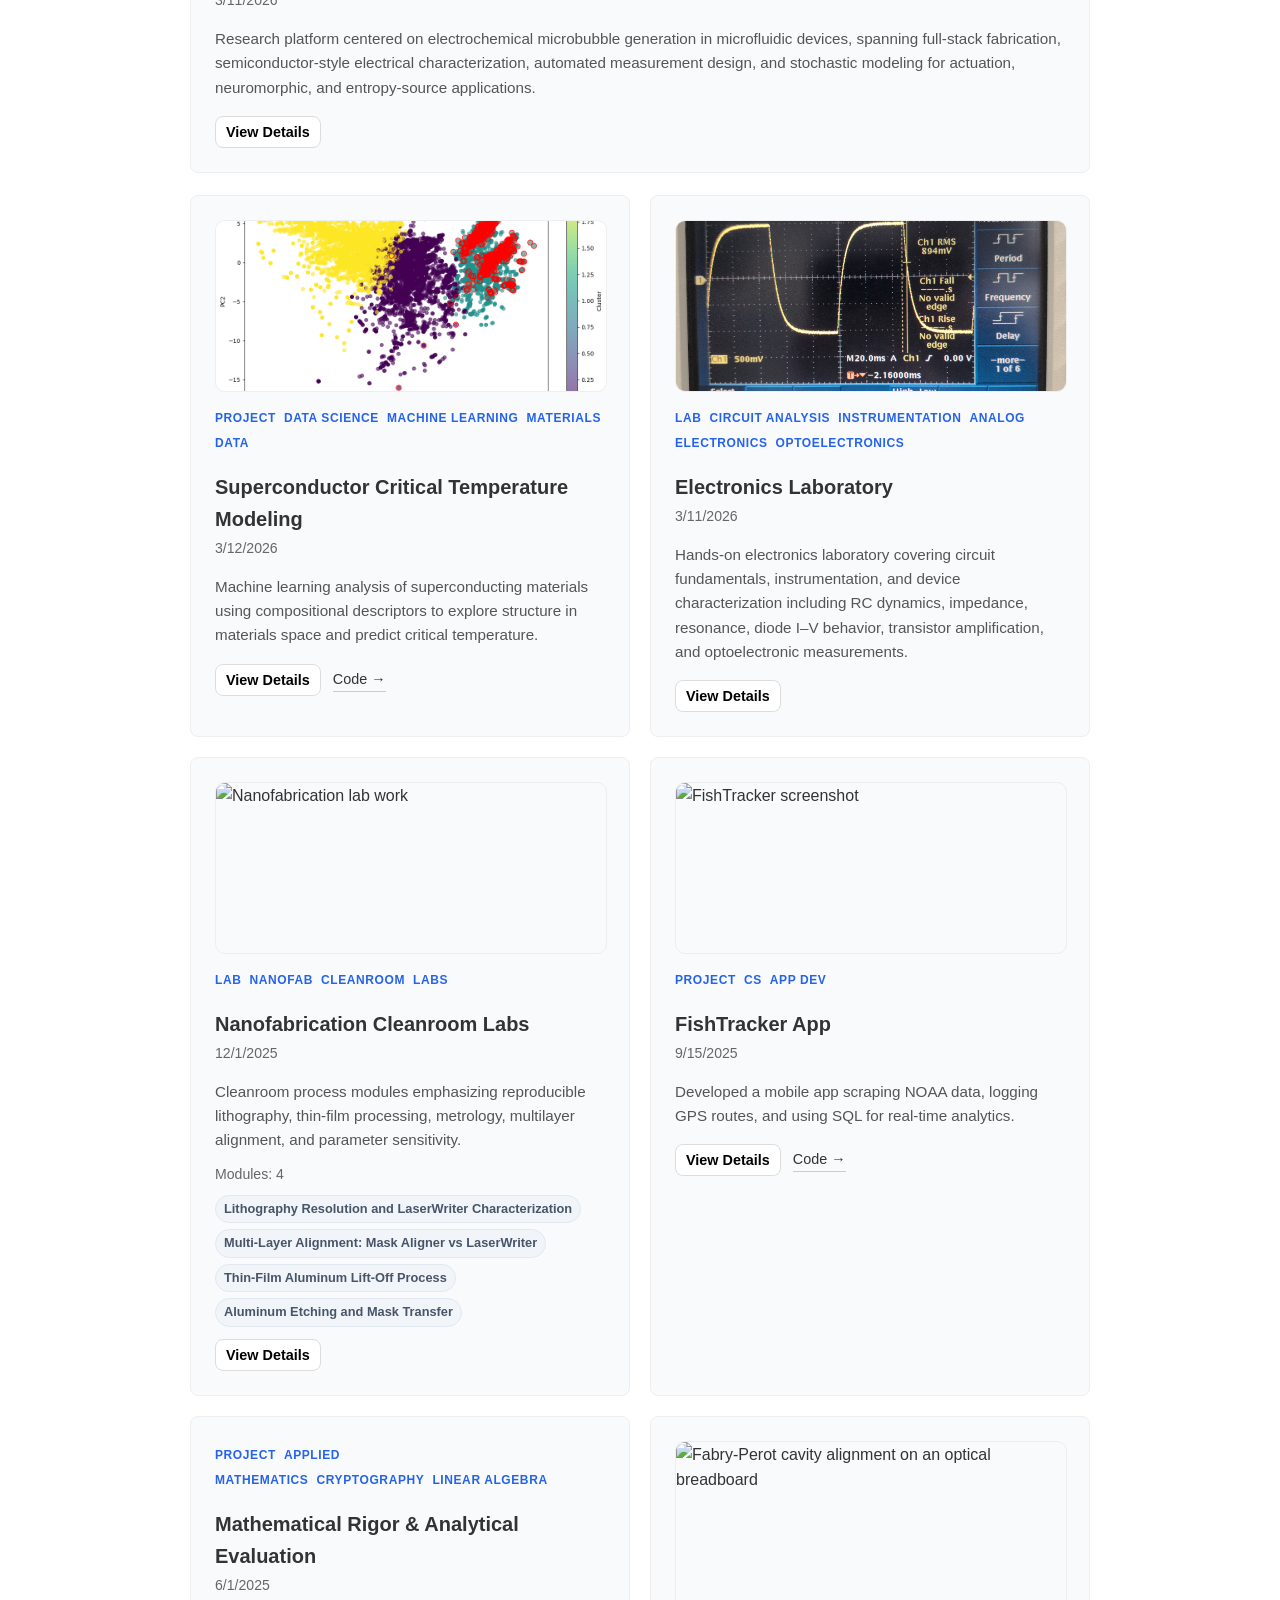
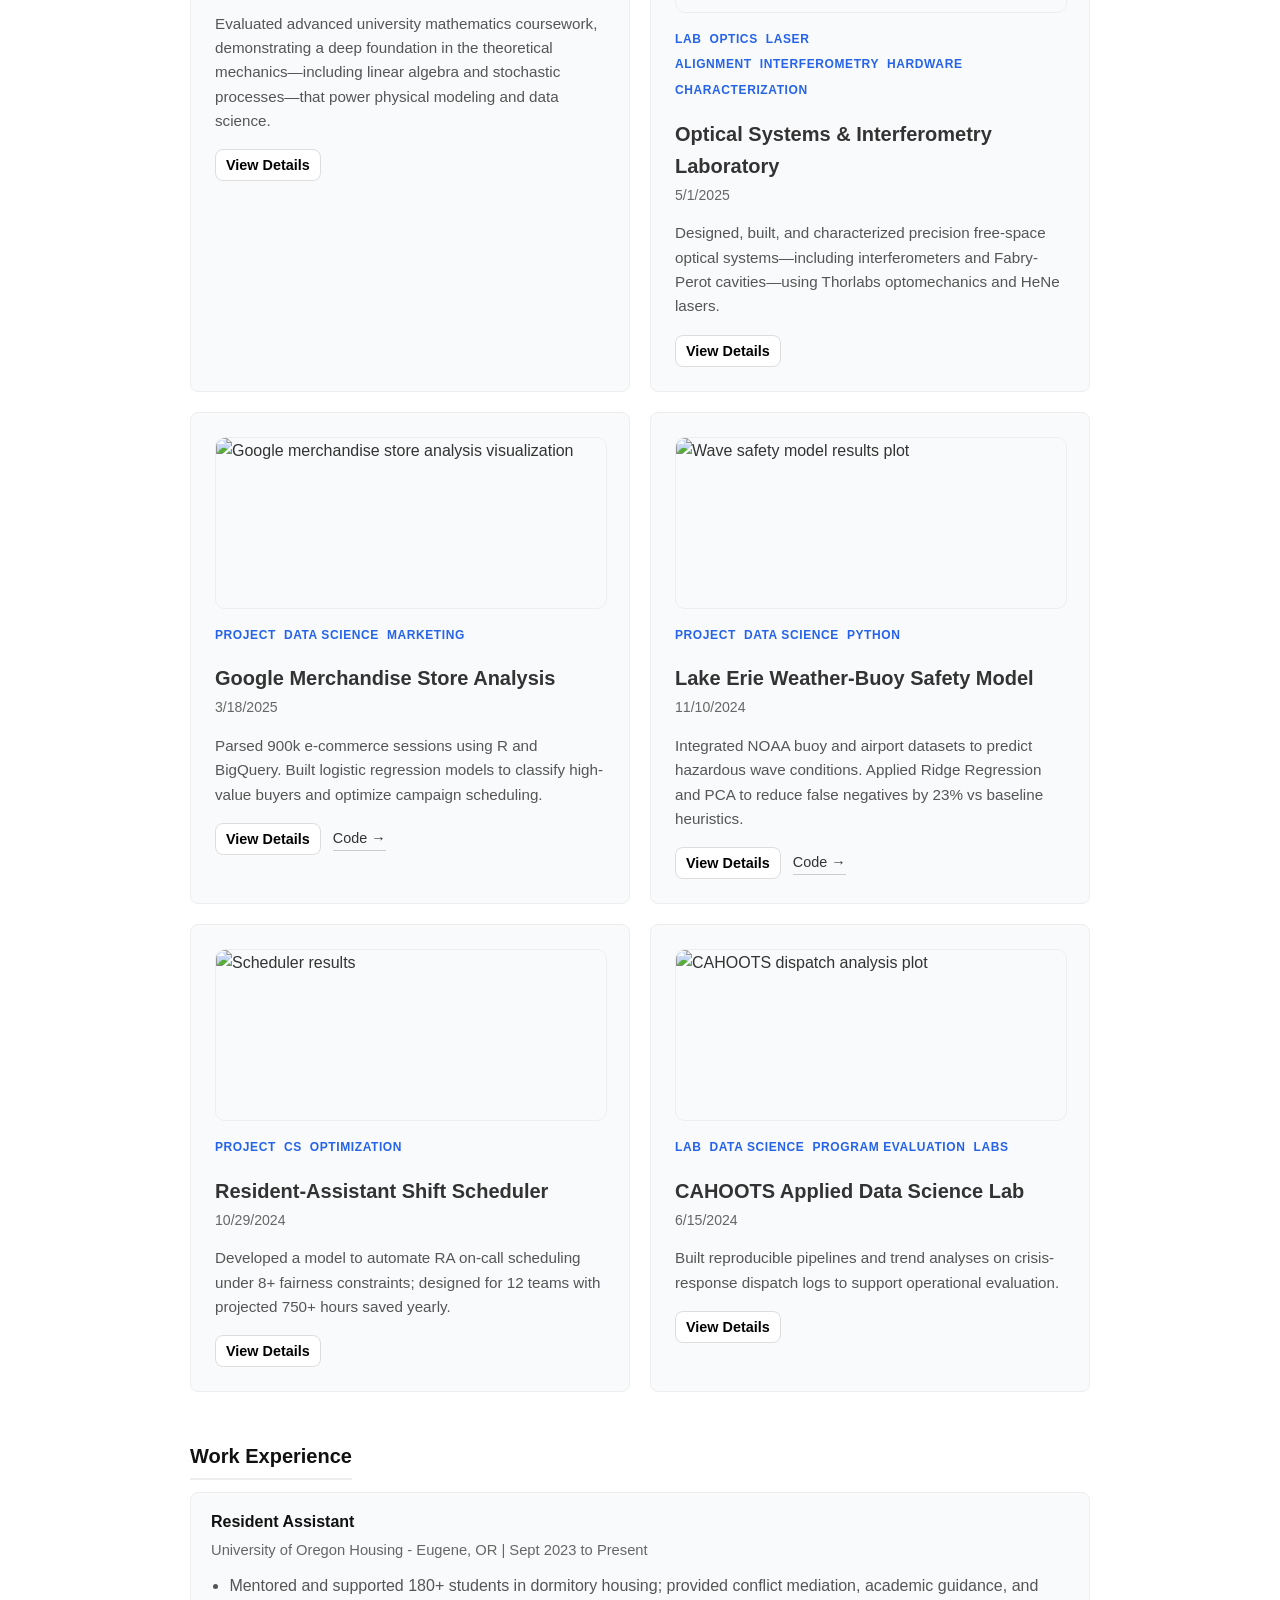
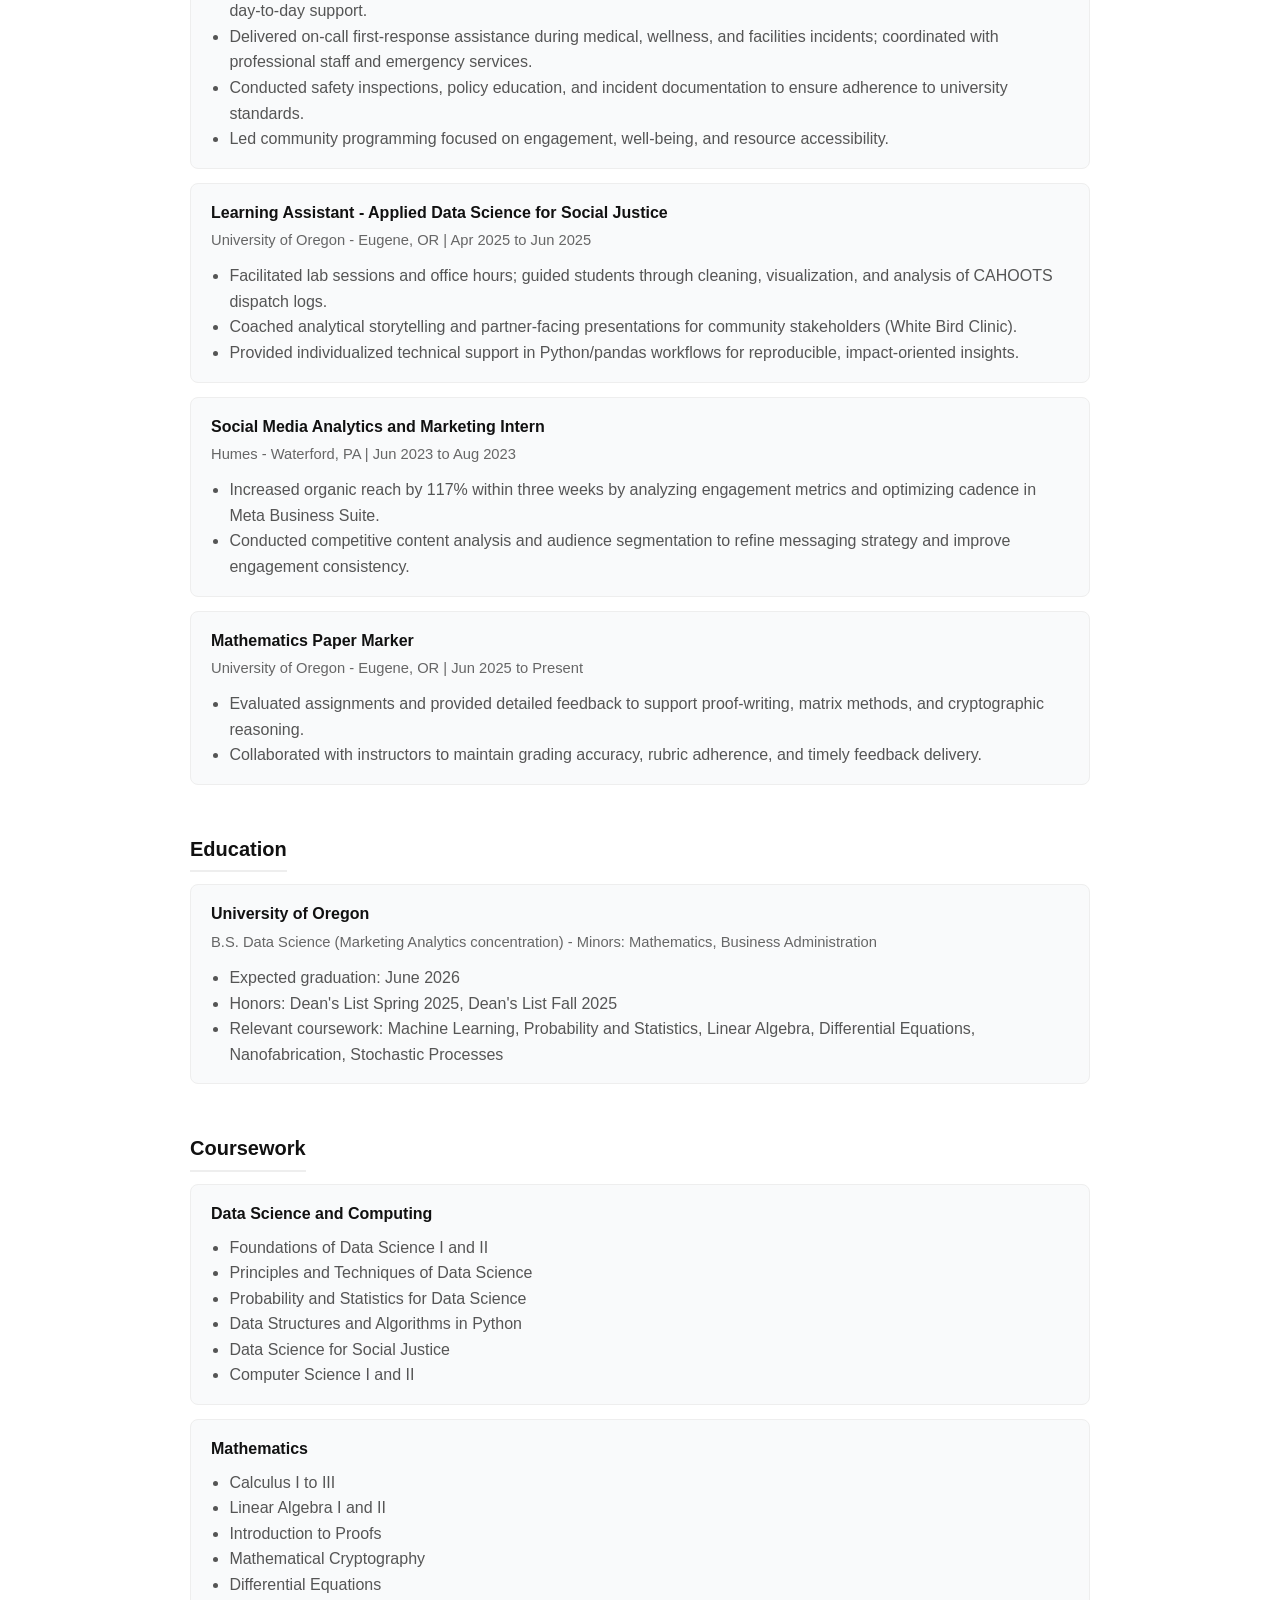
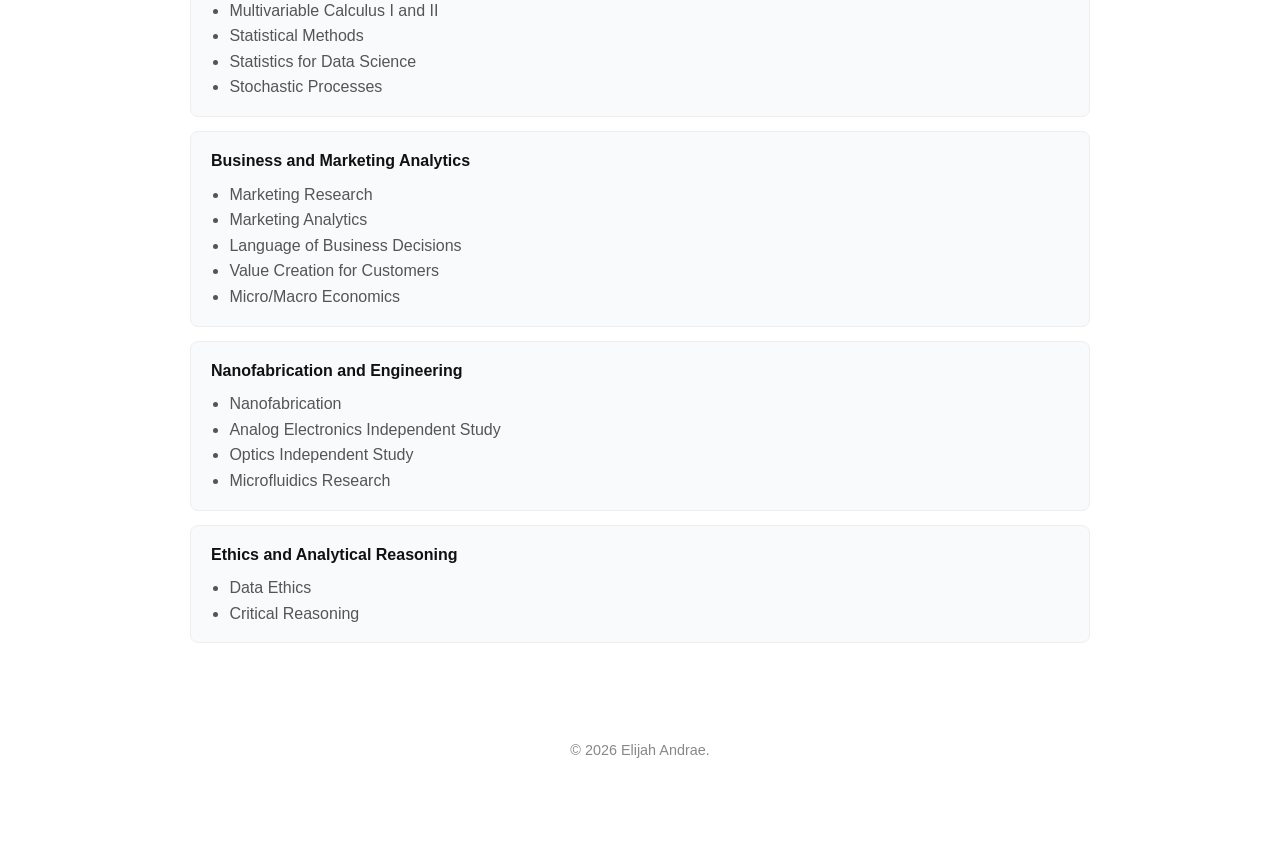
==== commit c860b4a6: "Fix ATS PDF generation: replace 0x0 iframe with window.open popup The hidden zero-area iframe caused" ====
--- a/index.html
+++ b/index.html
@@ -7,14 +7,15 @@
   <link rel="stylesheet" href="css/styles.css" />
   <link rel="icon" type="image/png" href="images/logo_simple.png">
 
- <!-- Google tag (gtag.js) -->
+<!-- Google tag (gtag.js) -->
 <script async src="https://www.googletagmanager.com/gtag/js?id=G-4Y62GP9VRN"></script>
 <script>
   window.dataLayer = window.dataLayer || [];
   function gtag(){dataLayer.push(arguments);}
   gtag('js', new Date());
-  gtag('config', 'G-XXXXXXXXXX');
-</script> 
+
+  gtag('config', 'G-4Y62GP9VRN');
+</script>
 </head>
 
 <body>
@@ -51,24 +52,12 @@
 
             <div class="pdf-control-row">
               <div class="pdf-control-label">Focus</div>
-              <div class="seg" role="radiogroup" aria-label="Nanotech or Data Science">
-                <button class="seg-btn" type="button" data-group="domain" data-value="nanotech" aria-checked="false" role="radio">
-                  Nanotech
-                </button>
-                <button class="seg-btn" type="button" data-group="domain" data-value="ds" aria-checked="false" role="radio">
+              <div class="seg" role="radiogroup" aria-label="Resume focus area">
+                <button class="seg-btn" type="button" data-group="focus" data-value="ds" aria-checked="false" role="radio">
                   Data Science
                 </button>
-              </div>
-            </div>
-
-            <div class="pdf-control-row">
-              <div class="pdf-control-label">Target</div>
-              <div class="seg" role="radiogroup" aria-label="Academic or Industry">
-                <button class="seg-btn" type="button" data-group="audience" data-value="academic" aria-checked="false" role="radio">
-                  Academic
-                </button>
-                <button class="seg-btn" type="button" data-group="audience" data-value="industry" aria-checked="false" role="radio">
-                  Industry
+                <button class="seg-btn" type="button" data-group="focus" data-value="process" aria-checked="false" role="radio">
+                  Process Eng
                 </button>
               </div>
             </div>
@@ -154,7 +143,6 @@
                 autocomplete="off"
               />
             </div>
-              />
             <div class="refine-row">
               <div class="refine-label">Sort</div>
               <select id="projectSort" aria-label="Sort projects">
--- a/css/styles.css
+++ b/css/styles.css
@@ -363,6 +363,10 @@
   color: var(--accent-color);
 }
 
+.refine-btn:active, .pdf-dd-btn:active {
+  transform: scale(0.98);
+}
+
 .refine-btn:focus {
   outline: none;
   box-shadow: 0 0 0 3px rgba(37, 99, 235, 0.12);
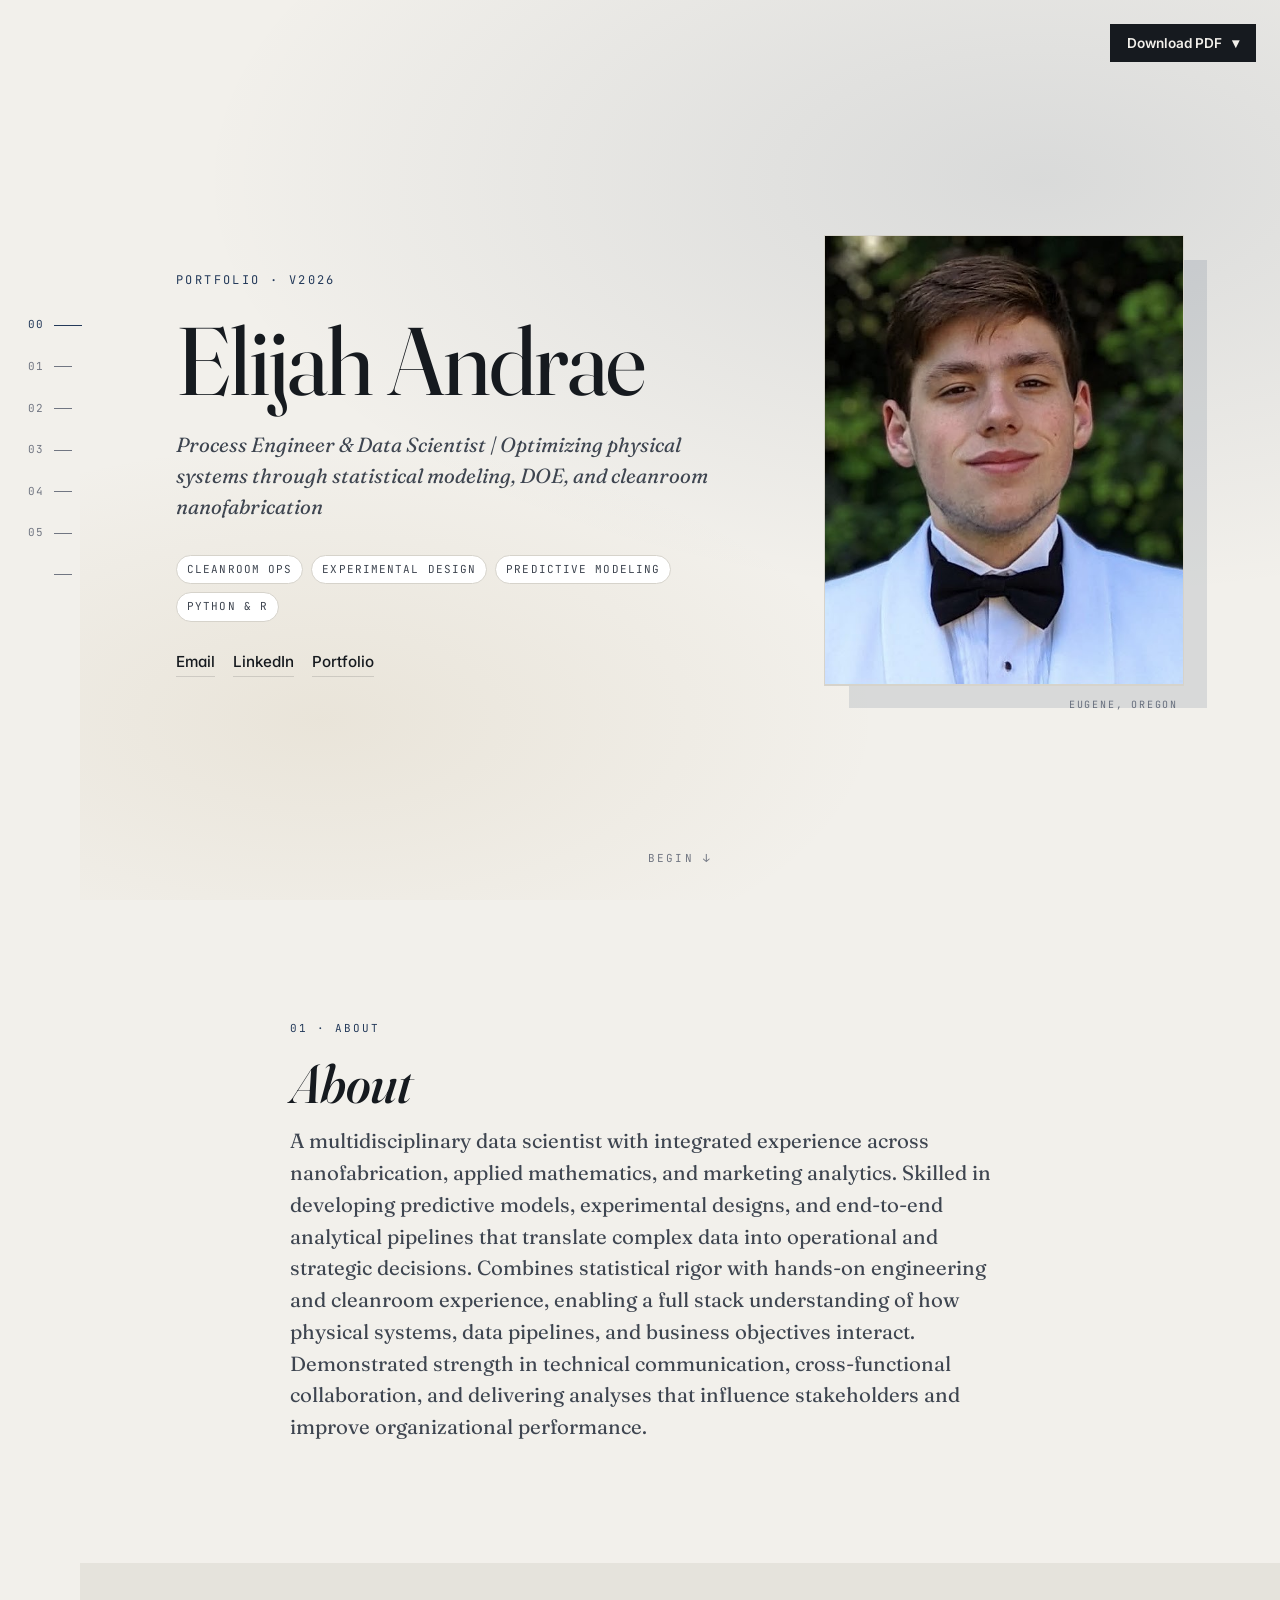
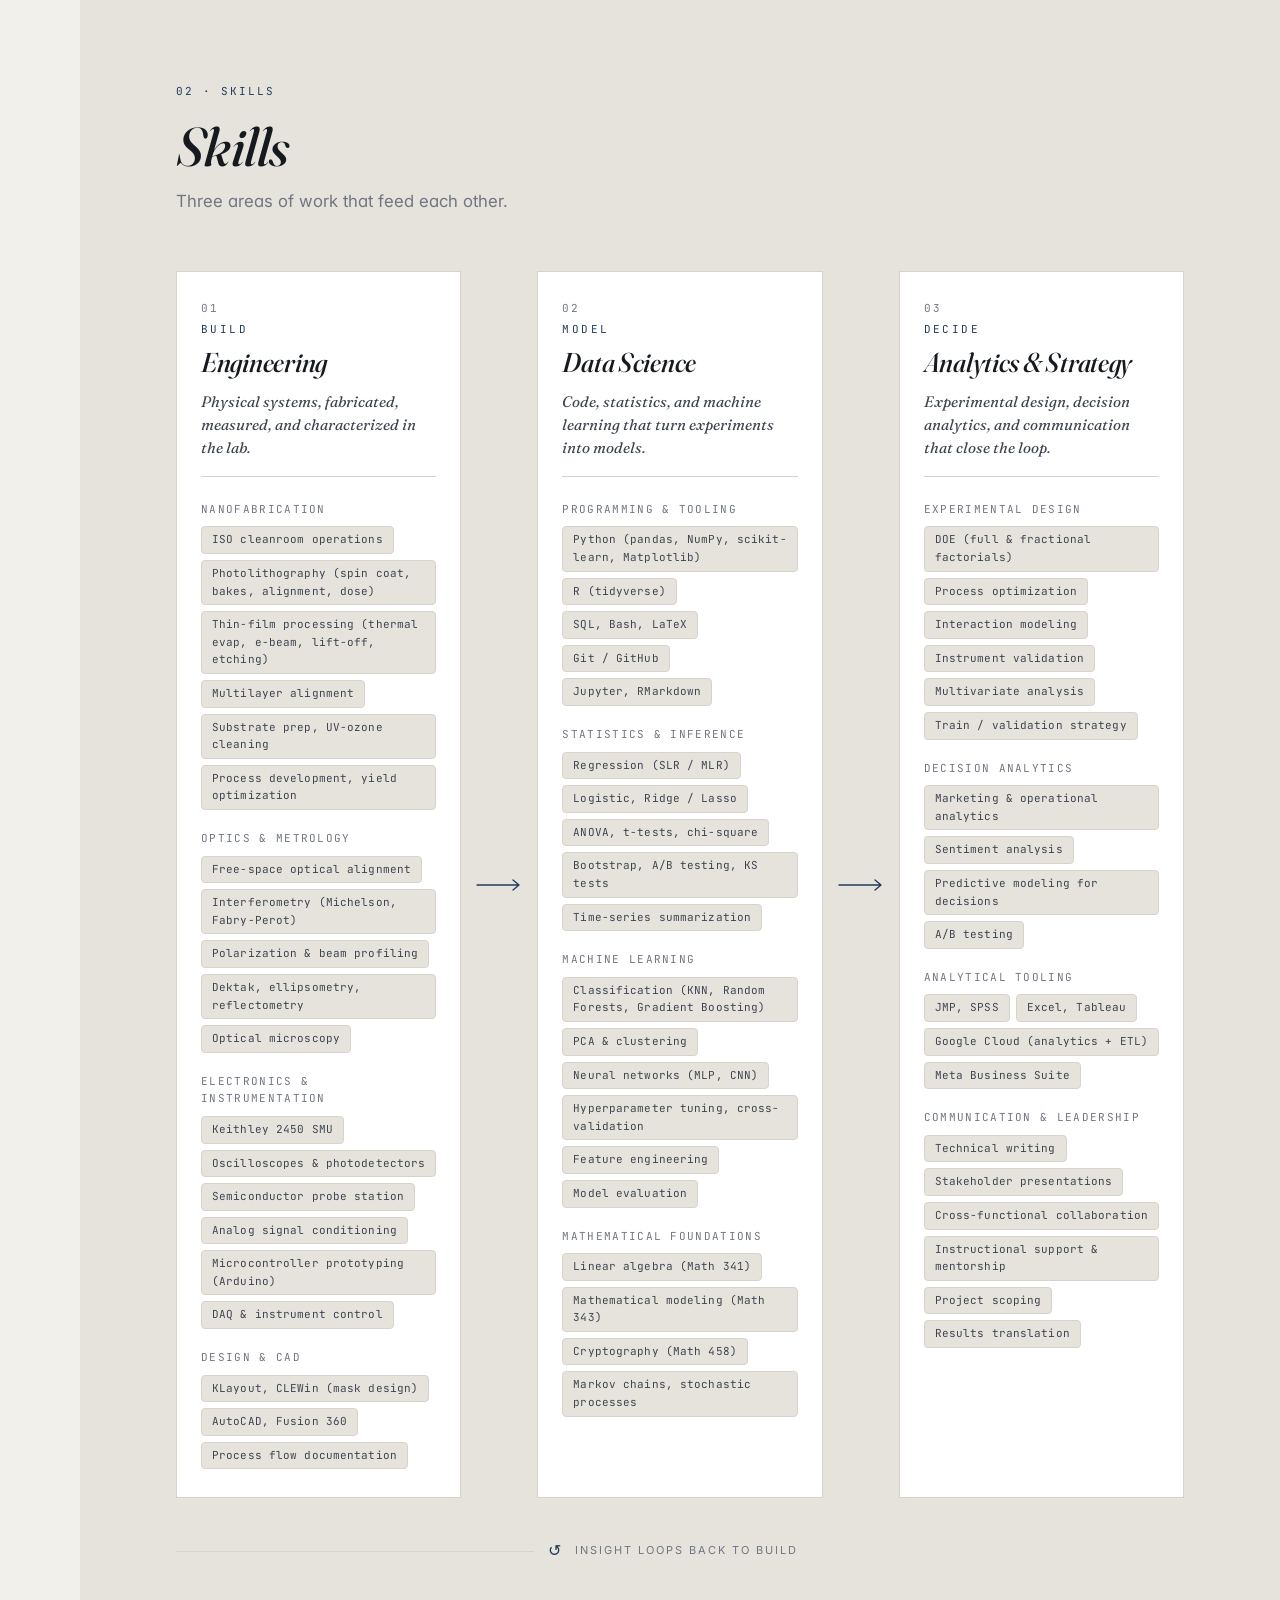
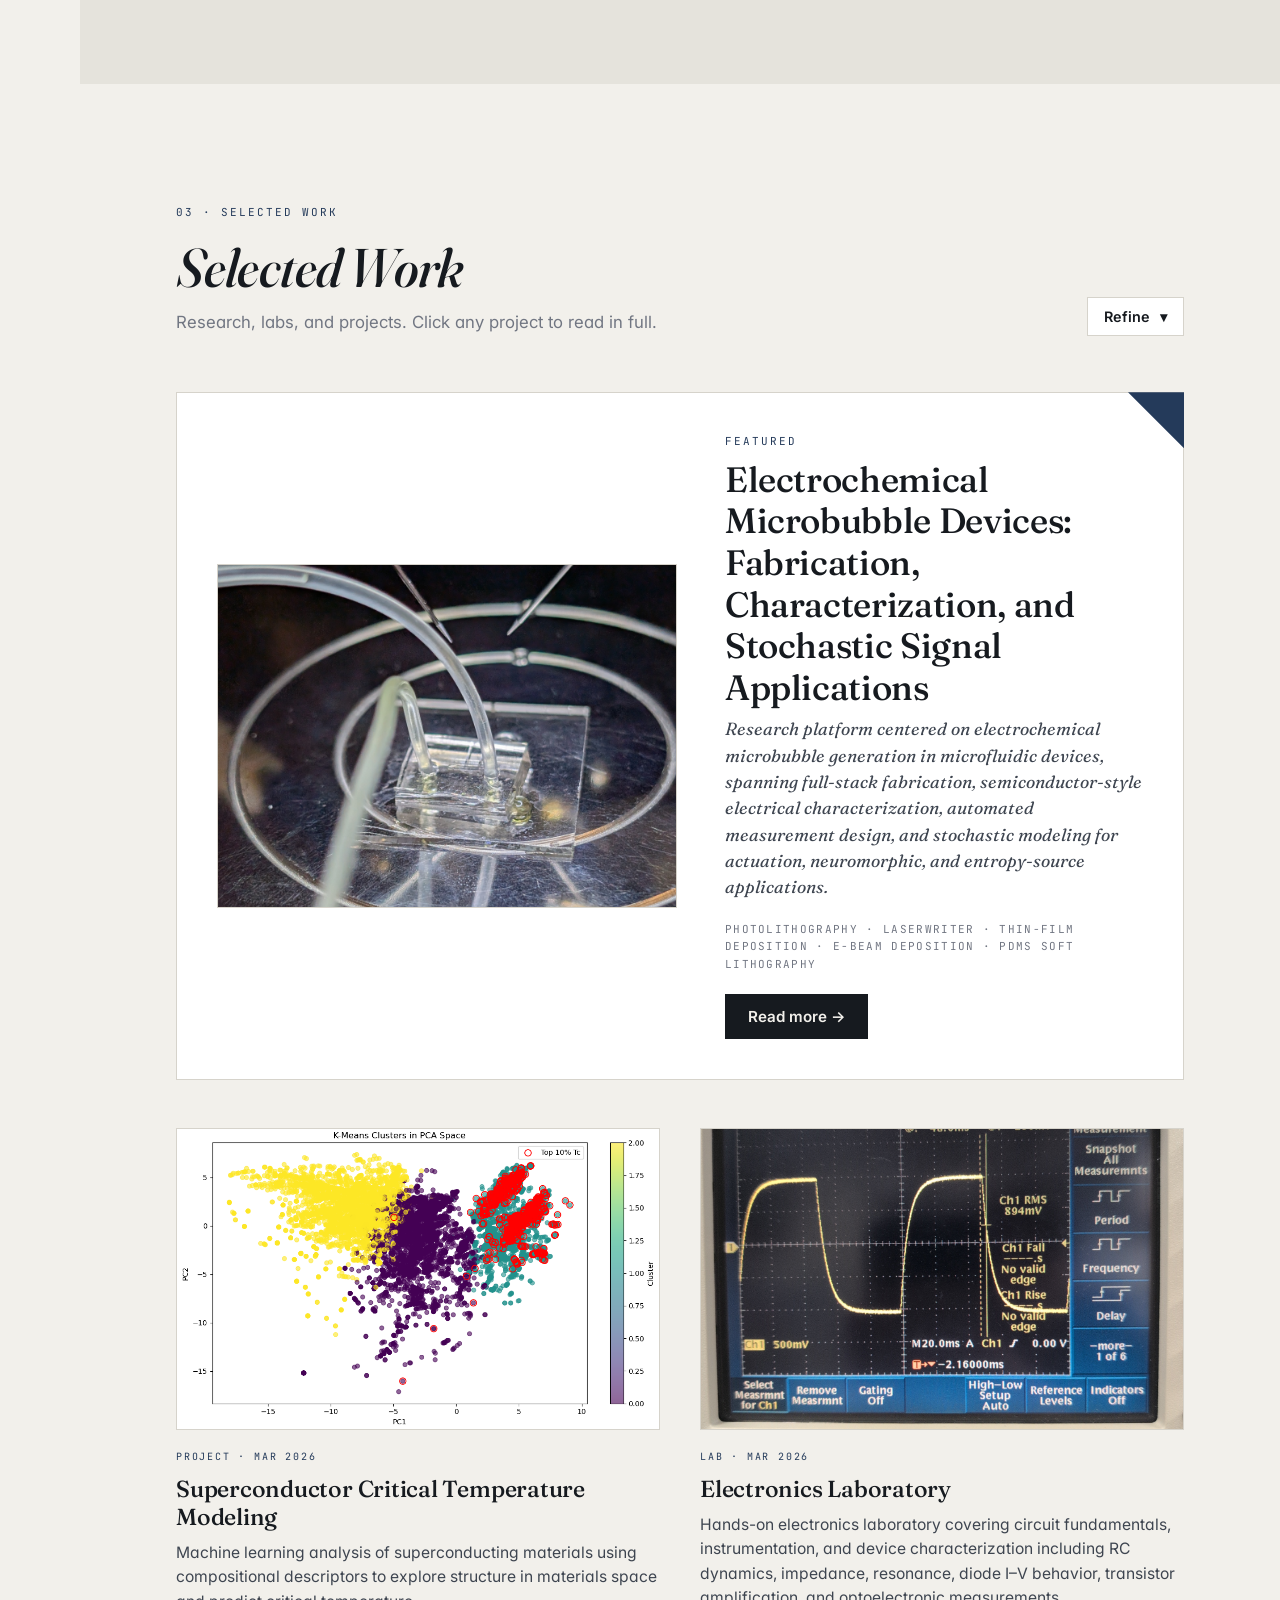
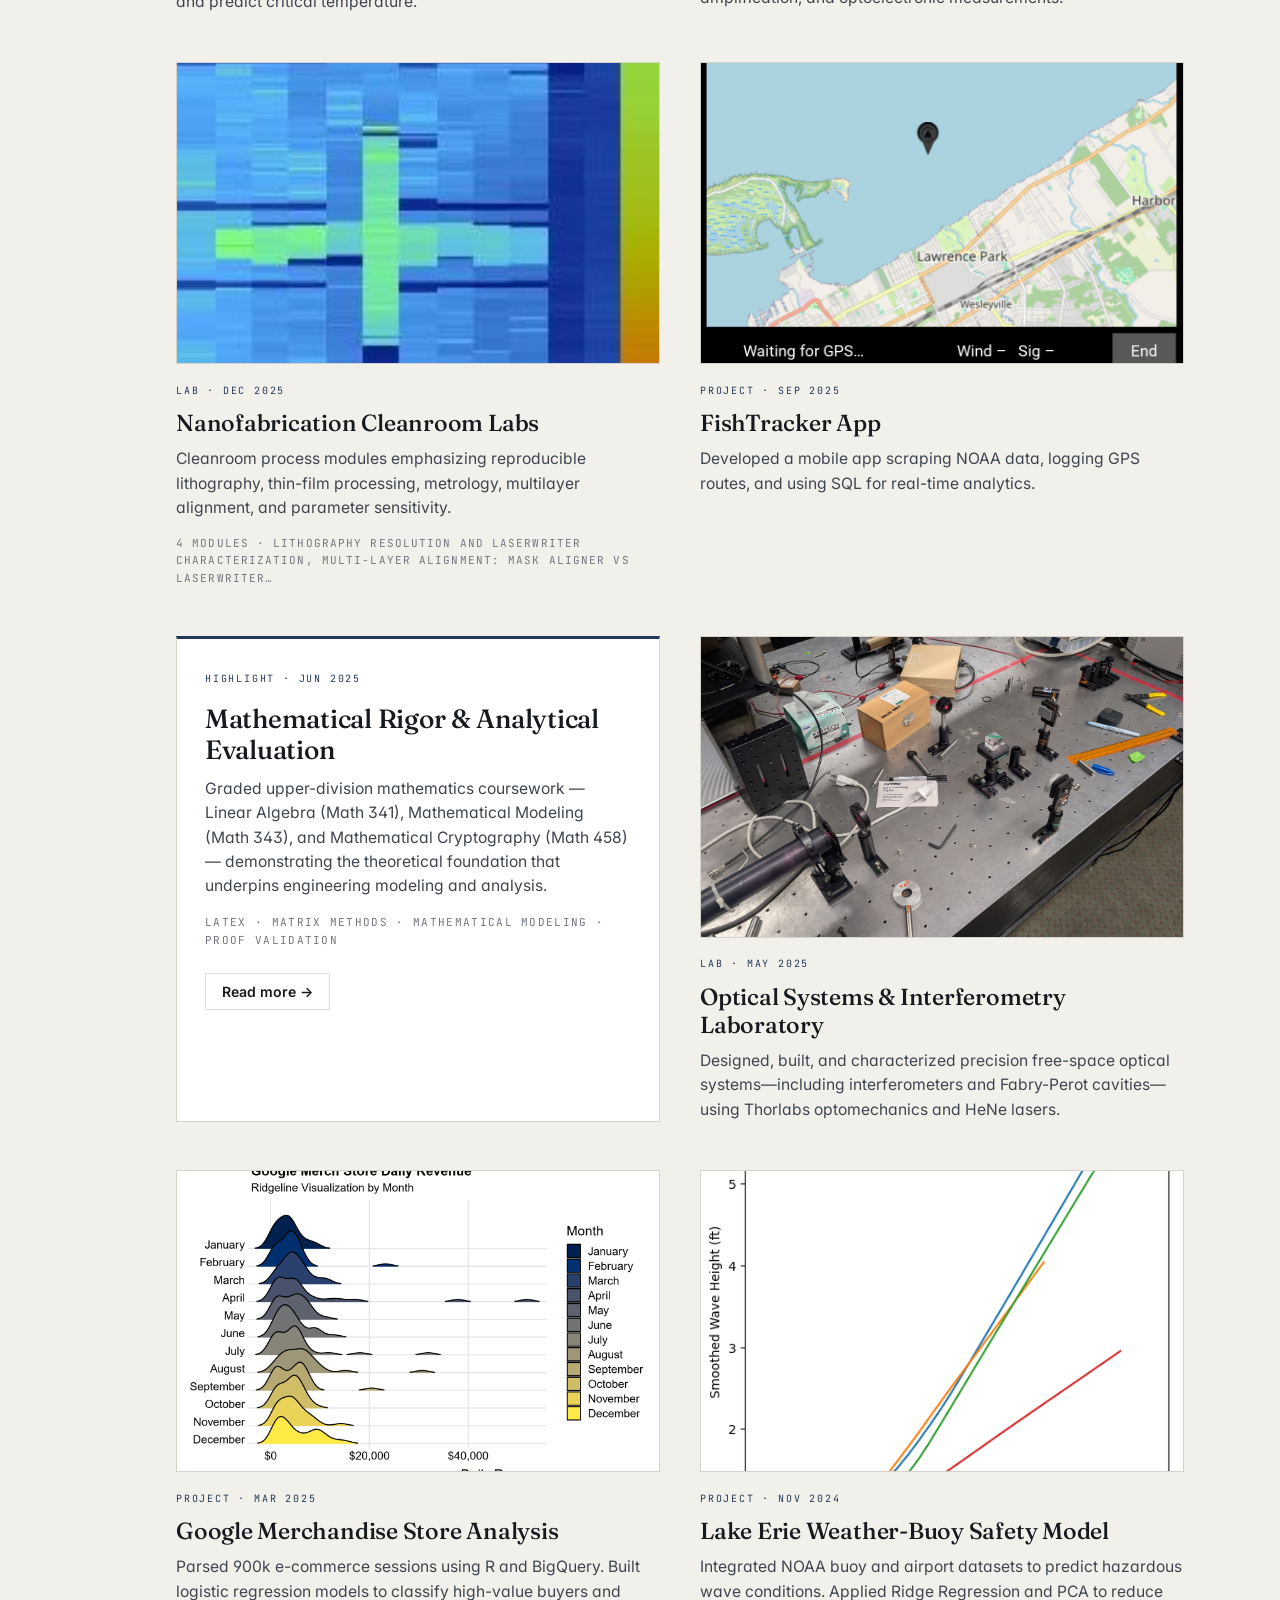
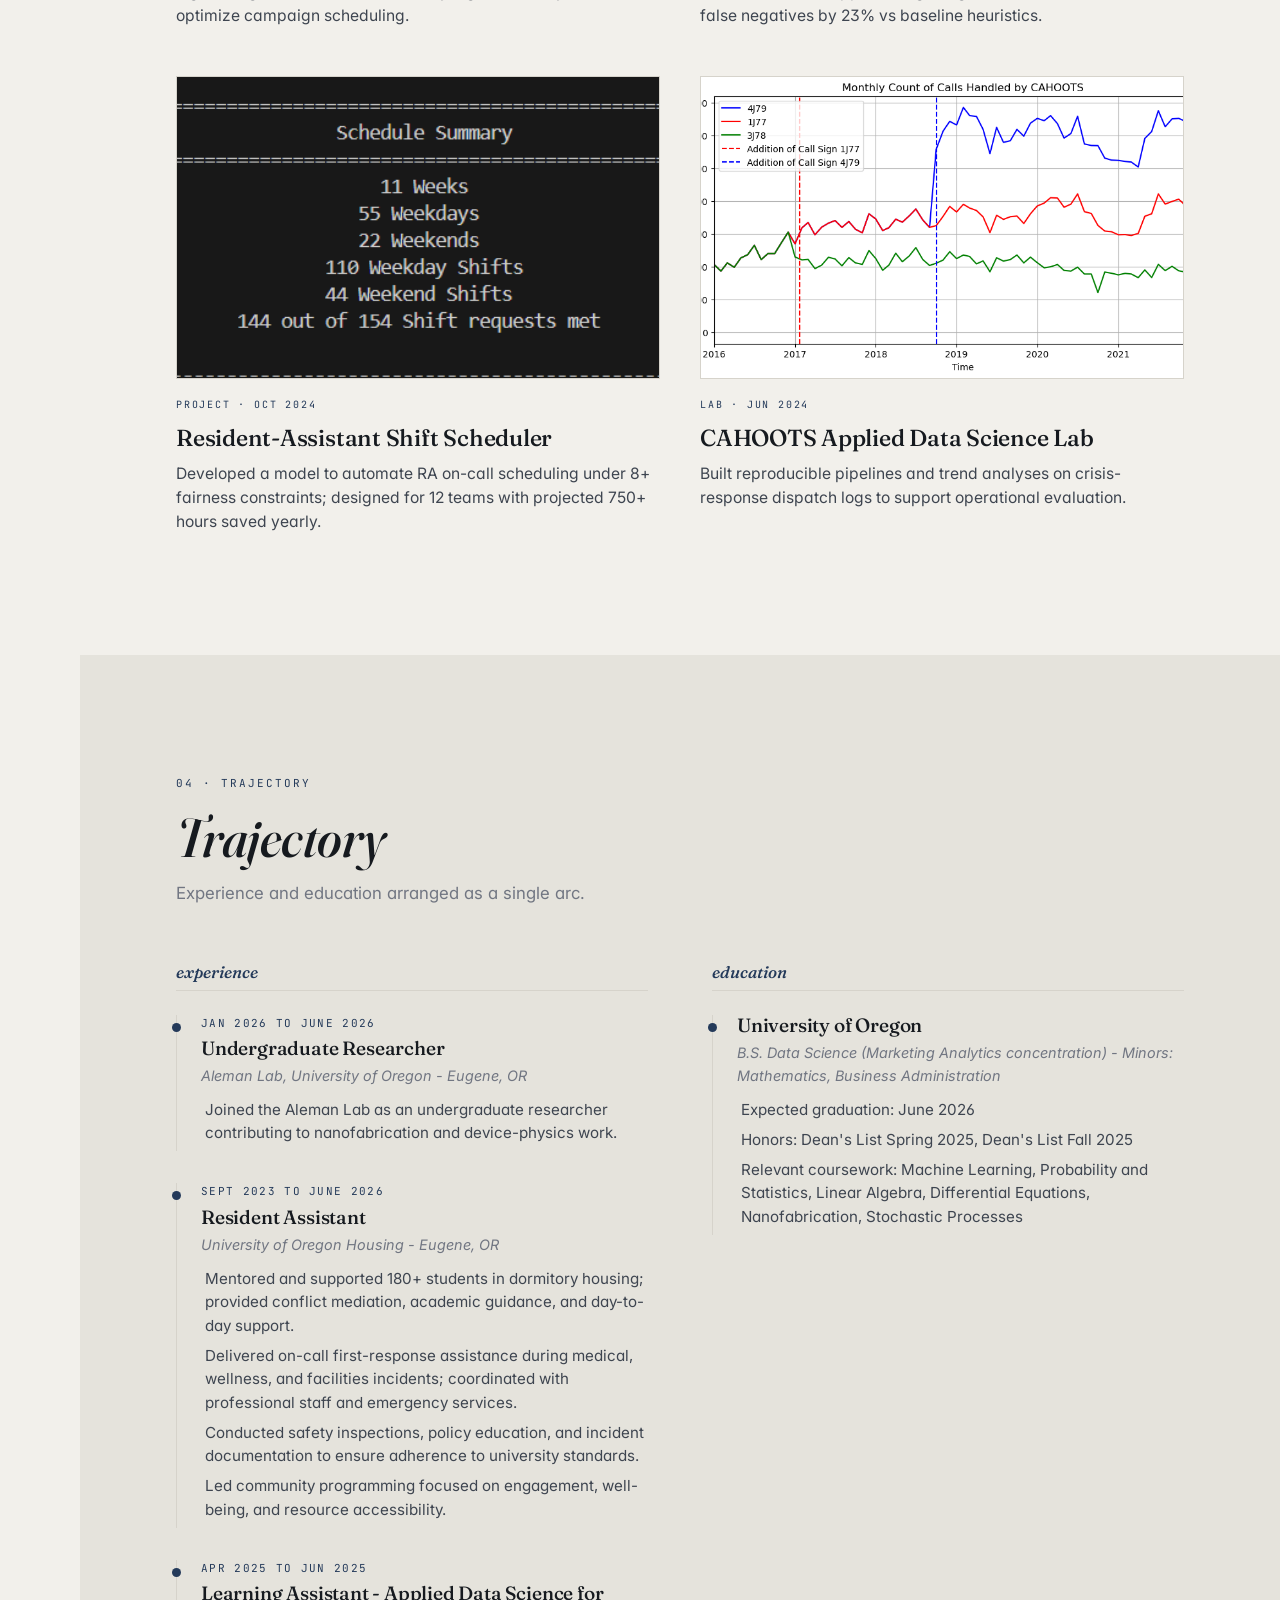
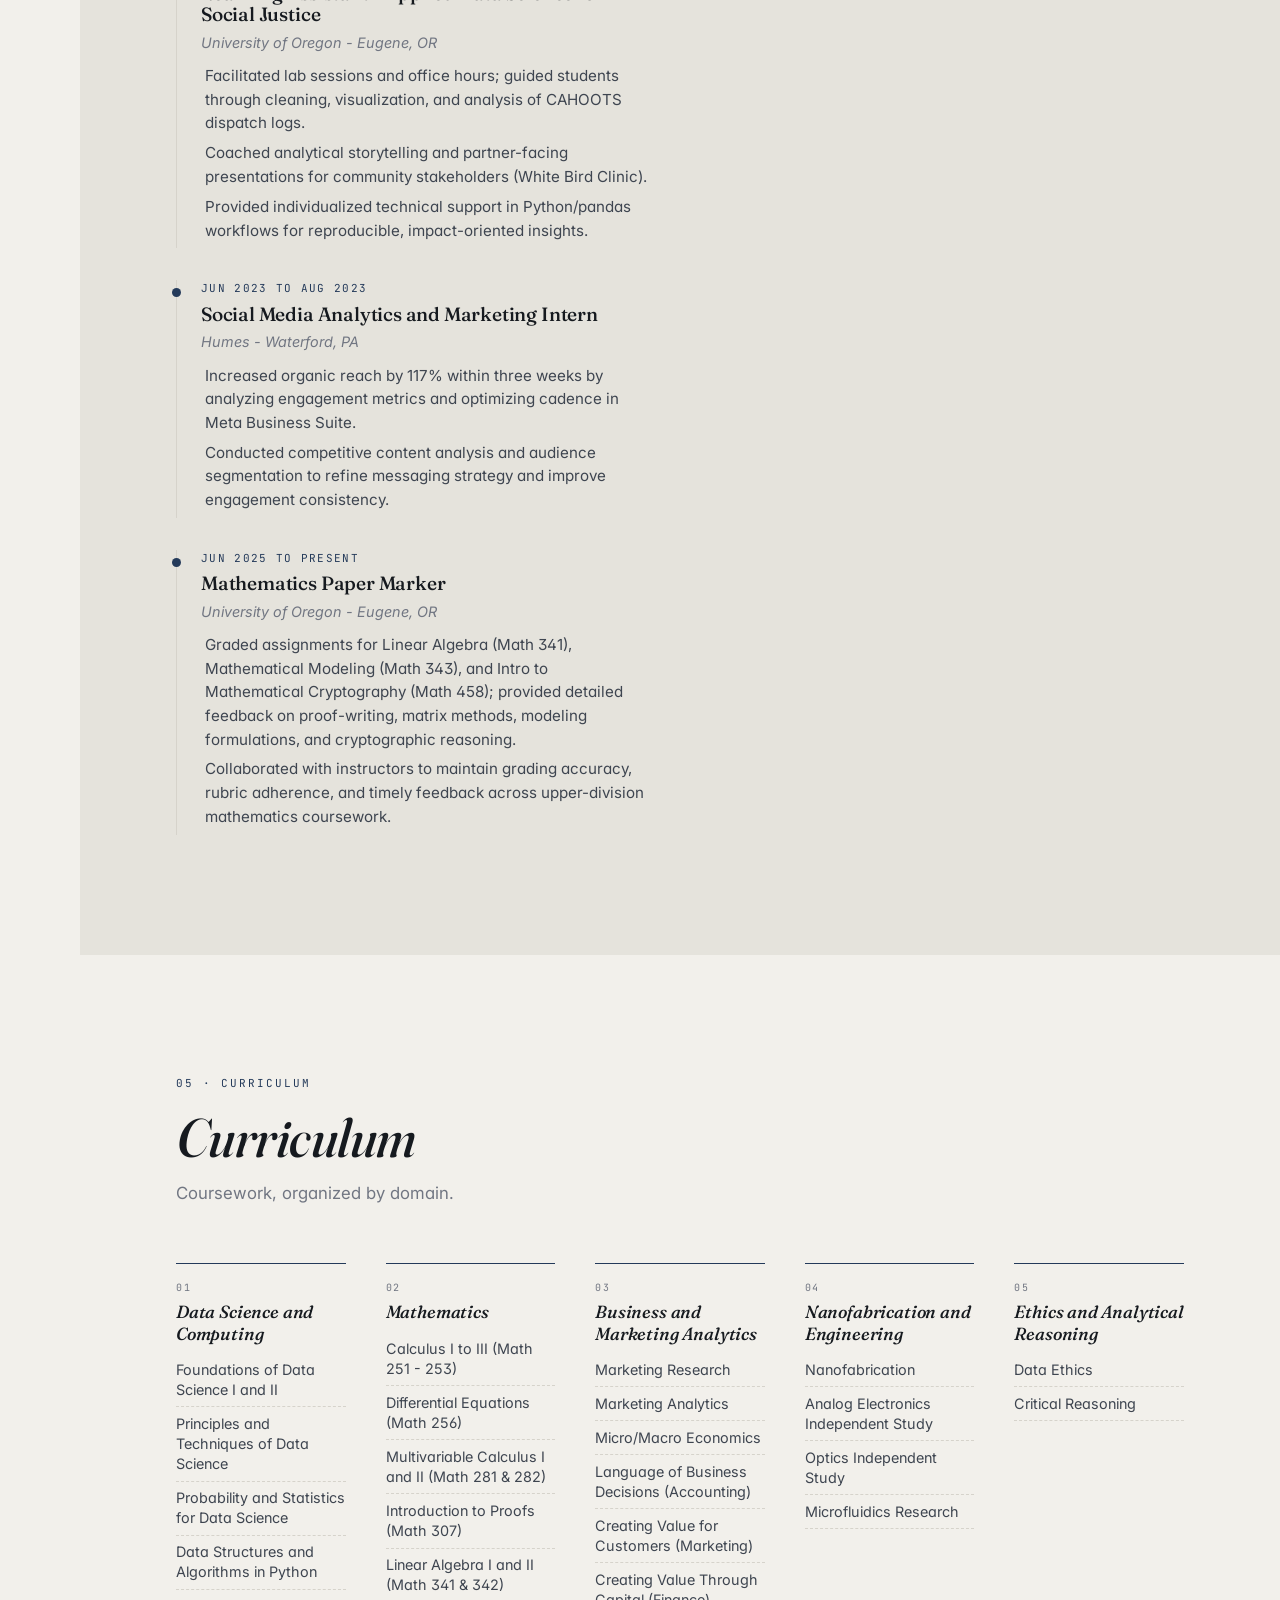
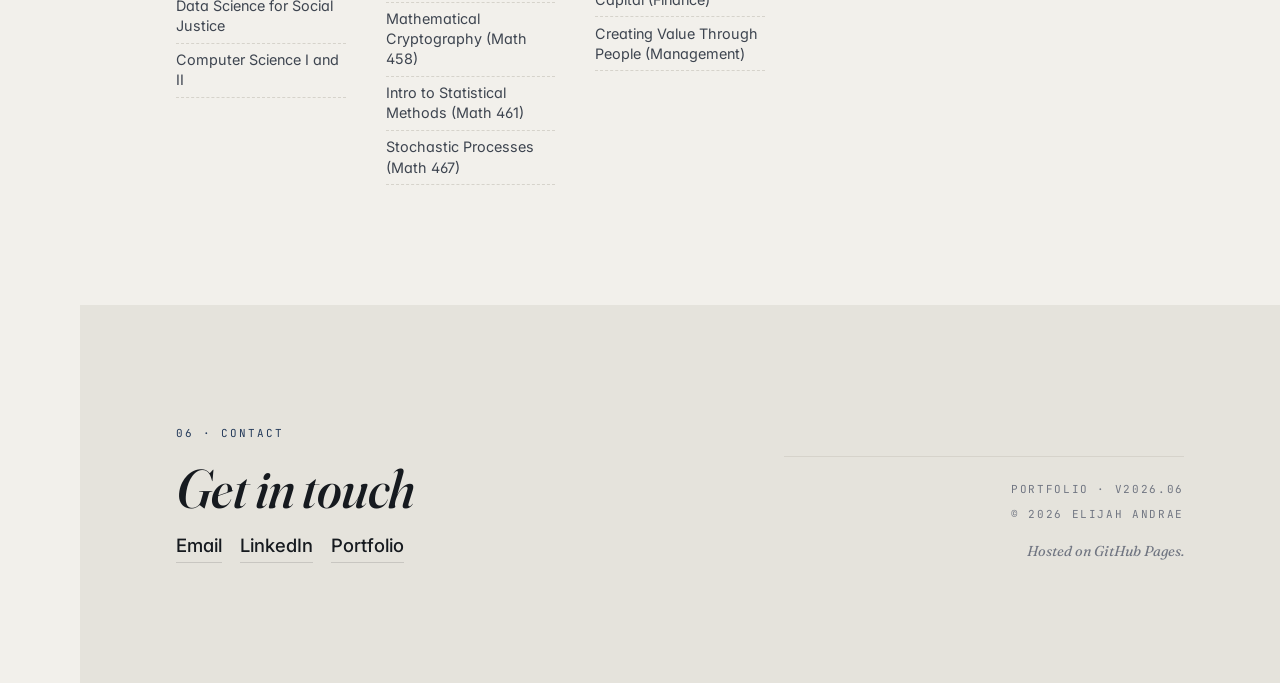
==== commit 02ed7ecb: "Site Overhaul" ====
--- a/index.html
+++ b/index.html
@@ -4,129 +4,134 @@
   <meta charset="UTF-8" />
   <meta name="viewport" content="width=device-width, initial-scale=1.0" />
   <title>Elijah Andrae | Portfolio</title>
+
+  <link rel="icon" type="image/png" href="images/logo_simple.png" />
+
+  <link rel="preconnect" href="https://fonts.googleapis.com" />
+  <link rel="preconnect" href="https://fonts.gstatic.com" crossorigin />
+  <link href="https://fonts.googleapis.com/css2?family=Fraunces:ital,opsz,wght@0,9..144,400;0,9..144,500;0,9..144,600;1,9..144,400;1,9..144,500&family=Inter:wght@400;500;600;700&family=JetBrains+Mono:wght@400;500&display=swap" rel="stylesheet" />
+
   <link rel="stylesheet" href="css/styles.css" />
-  <link rel="icon" type="image/png" href="images/logo_simple.png">
-
-<!-- Google tag (gtag.js) -->
-<script async src="https://www.googletagmanager.com/gtag/js?id=G-4Y62GP9VRN"></script>
-<script>
-  window.dataLayer = window.dataLayer || [];
-  function gtag(){dataLayer.push(arguments);}
-  gtag('js', new Date());
-
-  gtag('config', 'G-4Y62GP9VRN');
-</script>
+
+  <script async src="https://www.googletagmanager.com/gtag/js?id=G-4Y62GP9VRN"></script>
+  <script>
+    window.dataLayer = window.dataLayer || [];
+    function gtag(){dataLayer.push(arguments);}
+    gtag('js', new Date());
+    gtag('config', 'G-4Y62GP9VRN');
+  </script>
 </head>
-
 <body>
-  <div class="container">
-    <header id="top">
-      <div id="headshotWrap" class="headshot-wrap"></div>
-
-      <h1 id="name"></h1>
-      <div class="subtitle" id="headline"></div>
-
-      <div class="domains" id="domainTags"></div>
-      <div class="social-links" id="socialLinks"></div>
-
-      <!-- PDF Controls (button + dropdown) -->
-      <div class="pdf-controls pdf-floating">
-        <div class="pdf-dd" id="pdfDropdown">
-          <button
-            id="pdfDdBtn"
-            class="pdf-dd-btn"
-            type="button"
-            aria-haspopup="menu"
-            aria-expanded="false"
-          >
-            Download PDF <span aria-hidden="true">▾</span>
-          </button>
-
-          <div
-            id="pdfDdMenu"
-            class="pdf-dd-menu hidden"
-            role="menu"
-            aria-label="PDF download options"
-          >
-            <div class="pdf-dd-title">PDF Options</div>
-
-            <div class="pdf-control-row">
-              <div class="pdf-control-label">Focus</div>
-              <div class="seg" role="radiogroup" aria-label="Resume focus area">
-                <button class="seg-btn" type="button" data-group="focus" data-value="ds" aria-checked="false" role="radio">
-                  Data Science
-                </button>
-                <button class="seg-btn" type="button" data-group="focus" data-value="process" aria-checked="false" role="radio">
-                  Process Eng
-                </button>
-              </div>
-            </div>
-
-            <div class="pdf-control-row">
-              <div class="pdf-control-label">Type</div>
-              <div class="seg" role="radiogroup" aria-label="Resume or CV">
-                <button class="seg-btn" type="button" data-group="doctype" data-value="resume" aria-checked="false" role="radio">
-                  Resume
-                </button>
-                <button class="seg-btn" type="button" data-group="doctype" data-value="cv" aria-checked="false" role="radio">
-                  CV
-                </button>
-              </div>
-            </div>
-
-            <div class="pdf-actions">
-              <button id="pdfDownloadBtn" class="pdf-action primary" type="button">
-                Download PDF
-              </button>
-            </div>
-
-            <div class="pdf-hint" id="pdfHint" aria-live="polite"></div>
+
+  <!-- Sticky section rail (left) -->
+  <nav class="rail" aria-label="Section navigation">
+    <ol class="rail-list">
+      <li><a href="#cover"><span class="rail-num">00</span><span class="rail-label">Cover</span><span class="rail-dot" aria-hidden="true"></span></a></li>
+      <li><a href="#about"><span class="rail-num">01</span><span class="rail-label">About</span><span class="rail-dot" aria-hidden="true"></span></a></li>
+      <li><a href="#practice"><span class="rail-num">02</span><span class="rail-label">Skills</span><span class="rail-dot" aria-hidden="true"></span></a></li>
+      <li><a href="#work"><span class="rail-num">03</span><span class="rail-label">Selected Work</span><span class="rail-dot" aria-hidden="true"></span></a></li>
+      <li><a href="#trajectory"><span class="rail-num">04</span><span class="rail-label">Trajectory</span><span class="rail-dot" aria-hidden="true"></span></a></li>
+      <li><a href="#curriculum"><span class="rail-num">05</span><span class="rail-label">Curriculum</span><span class="rail-dot" aria-hidden="true"></span></a></li>
+      <li><a href="#contact"><span class="rail-num">06</span><span class="rail-label">Contact</span><span class="rail-dot" aria-hidden="true"></span></a></li>
+    </ol>
+  </nav>
+
+  <!-- PDF dropdown (top-right) -->
+  <div class="pdf-controls pdf-floating">
+    <div class="pdf-dd" id="pdfDropdown">
+      <button id="pdfDdBtn" class="pdf-dd-btn" type="button" aria-haspopup="menu" aria-expanded="false">
+        Download PDF <span aria-hidden="true">▾</span>
+      </button>
+
+      <div id="pdfDdMenu" class="pdf-dd-menu hidden" role="menu" aria-label="PDF download options">
+        <div class="pdf-dd-title">PDF Options</div>
+
+        <div class="pdf-control-row">
+          <div class="pdf-control-label">Focus</div>
+          <div class="seg" role="radiogroup" aria-label="Resume focus area">
+            <button class="seg-btn" type="button" data-group="focus" data-value="ds" aria-checked="false" role="radio">Data Science</button>
+            <button class="seg-btn" type="button" data-group="focus" data-value="process" aria-checked="false" role="radio">Process Eng</button>
           </div>
         </div>
-      </div>
-
-      <nav class="topnav" aria-label="Primary">
-        <a href="#about">About</a>
-        <a href="#skills">Skills</a>
-        <a href="#portfolio">Portfolio</a>
-        <a href="#experience">Experience</a>
-        <a href="#education">Education</a>
-        <a href="#coursework">Coursework</a>
-      </nav>
-    </header>
-
-    <section class="section" id="about">
-      <h2>Summary</h2>
-      <p class="muted" id="summaryText"></p>
-    </section>
-
-    <section class="section" id="skills">
-      <h2>Skills</h2>
-      <div class="skills-accordion" id="skillsGrid"></div>
-    </section>
-
-    <section class="section" id="portfolio">
-      <div class="section-head">
-        <h2>Portfolio</h2>
-
-        <!-- Refine dropdown -->
+
+        <div class="pdf-control-row">
+          <div class="pdf-control-label">Type</div>
+          <div class="seg" role="radiogroup" aria-label="Resume or CV">
+            <button class="seg-btn" type="button" data-group="doctype" data-value="resume" aria-checked="false" role="radio">Resume</button>
+            <button class="seg-btn" type="button" data-group="doctype" data-value="cv" aria-checked="false" role="radio">CV</button>
+          </div>
+        </div>
+
+        <div class="pdf-actions">
+          <button id="pdfDownloadBtn" class="pdf-action primary" type="button">Download PDF</button>
+        </div>
+
+        <div class="pdf-hint" id="pdfHint" aria-live="polite"></div>
+      </div>
+    </div>
+  </div>
+
+  <main class="canvas">
+
+    <!-- 00 · COVER -->
+    <section class="cover" id="cover">
+      <div class="cover-grid">
+        <div class="cover-text">
+          <p class="kicker mono">Portfolio · v2026</p>
+          <h1 id="name" class="display"></h1>
+          <p class="lede" id="headline"></p>
+          <div class="domains" id="domainTags"></div>
+          <div class="social-links" id="socialLinks"></div>
+        </div>
+        <figure class="cover-figure">
+          <div id="headshotWrap" class="headshot-wrap"></div>
+          <figcaption class="figure-caption mono">Eugene, Oregon</figcaption>
+        </figure>
+      </div>
+      <a href="#about" class="scroll-cue mono" aria-label="Scroll to first section">Begin ↓</a>
+    </section>
+
+    <!-- 01 · ABOUT -->
+    <section class="section about reveal" id="about">
+      <div class="section-grid prose-only">
+        <article class="prose">
+          <p class="section-eyebrow mono">01 · About</p>
+          <h2 class="section-title">About</h2>
+          <p class="lede-text" id="summaryText"></p>
+        </article>
+      </div>
+    </section>
+
+    <!-- 02 · SKILLS -->
+    <section class="section practice paper-deep reveal" id="practice">
+      <header class="section-head">
+        <p class="section-eyebrow mono">02 · Skills</p>
+        <h2 class="section-title">Skills</h2>
+        <p class="section-deck">Three areas of work that feed each other.</p>
+      </header>
+      <div class="pipeline" id="skillsGrid"></div>
+      <div class="pipeline-loop" aria-hidden="true">
+        <span class="loop-rule"></span>
+        <span class="loop-glyph mono">↺</span>
+        <span class="loop-label">Insight loops back to build</span>
+        <span class="loop-rule"></span>
+      </div>
+    </section>
+
+    <!-- 03 · SELECTED WORK -->
+    <section class="section work reveal" id="work">
+      <header class="section-head with-actions">
+        <div>
+          <p class="section-eyebrow mono">03 · Selected Work</p>
+          <h2 class="section-title">Selected Work</h2>
+          <p class="section-deck">Research, labs, and projects. Click any project to read in full.</p>
+        </div>
+
         <div class="refine-dd" id="refineDropdown">
-          <button
-            id="refineBtn"
-            class="refine-btn"
-            type="button"
-            aria-haspopup="menu"
-            aria-expanded="false"
-          >
+          <button id="refineBtn" class="refine-btn" type="button" aria-haspopup="menu" aria-expanded="false">
             Refine <span aria-hidden="true">▾</span>
           </button>
-
-          <div
-            id="refineMenu"
-            class="refine-menu hidden"
-            role="menu"
-            aria-label="Portfolio filters"
-          >
+          <div id="refineMenu" class="refine-menu hidden" role="menu" aria-label="Portfolio filters">
             <div class="refine-title">Refine</div>
 
             <div class="refine-row">
@@ -136,13 +141,9 @@
 
             <div class="refine-row">
               <div class="refine-label">Search</div>
-              <input
-                id="projectSearch"
-                type="search"
-                placeholder="Search title, description, tools, tags..."
-                autocomplete="off"
-              />
-            </div>
+              <input id="projectSearch" type="search" placeholder="Search title, description, tools, tags..." autocomplete="off" />
+            </div>
+
             <div class="refine-row">
               <div class="refine-label">Sort</div>
               <select id="projectSort" aria-label="Sort projects">
@@ -160,42 +161,73 @@
             </div>
           </div>
         </div>
-      </div>
-
-      <!-- Optional featured strip -->
-      <div class="featured" id="featuredWrap" aria-label="Featured items"></div>
+      </header>
+
+      <div class="lead-wrap" id="featuredWrap" aria-label="Featured project"></div>
 
       <div class="projects-grid" id="projectsGrid"></div>
     </section>
 
-    <section class="section" id="experience">
-      <h2>Work Experience</h2>
-      <div class="timeline" id="experienceList"></div>
-    </section>
-
-    <section class="section" id="education">
-      <h2>Education</h2>
-      <div class="timeline" id="educationList"></div>
-    </section>
-
-    <section class="section" id="coursework">
-      <h2>Coursework</h2>
-      <div class="timeline" id="courseworkList"></div>
-    </section>
-
-    <footer id="footer"></footer>
-  </div>
-
-  <!-- Modal -->
-  <div class="modal-backdrop" id="modalBackdrop" role="dialog" aria-modal="true" aria-hidden="true">
-    <div class="modal" role="document" aria-label="Item details">
-      <div class="modal-header">
-        <strong id="modalTitle">Item</strong>
-        <button class="modal-close" id="modalCloseBtn" type="button" aria-label="Close modal">Close</button>
-      </div>
-      <div class="modal-body" id="modalBody"></div>
+    <!-- 04 · TRAJECTORY (experience + education) -->
+    <section class="section trajectory paper-deep reveal" id="trajectory">
+      <header class="section-head">
+        <p class="section-eyebrow mono">04 · Trajectory</p>
+        <h2 class="section-title">Trajectory</h2>
+        <p class="section-deck">Experience and education arranged as a single arc.</p>
+      </header>
+      <div class="trajectory-grid">
+        <div class="trajectory-col">
+          <h3 class="col-heading">Experience</h3>
+          <div class="trajectory-list" id="experienceList"></div>
+        </div>
+        <div class="trajectory-col">
+          <h3 class="col-heading">Education</h3>
+          <div class="trajectory-list" id="educationList"></div>
+        </div>
+      </div>
+    </section>
+
+    <!-- 05 · CURRICULUM -->
+    <section class="section curriculum reveal" id="curriculum">
+      <header class="section-head">
+        <p class="section-eyebrow mono">05 · Curriculum</p>
+        <h2 class="section-title">Curriculum</h2>
+        <p class="section-deck">Coursework, organized by domain.</p>
+      </header>
+      <div class="curriculum-grid" id="courseworkList"></div>
+    </section>
+
+    <!-- 06 · CONTACT -->
+    <footer class="section contact paper-deep" id="contact">
+      <div class="contact-grid">
+        <div>
+          <p class="section-eyebrow mono">06 · Contact</p>
+          <h2 class="section-title">Get in touch</h2>
+          <div class="social-links large" id="socialLinksFooter"></div>
+        </div>
+        <aside class="colophon">
+          <p class="colophon-line mono">Portfolio · v2026.06</p>
+          <p class="colophon-line mono" id="footer"></p>
+          <p class="colophon-note">Hosted on GitHub Pages.</p>
+        </aside>
+      </div>
+    </footer>
+
+  </main>
+
+  <!-- Reading view (replaces classic modal) -->
+  <aside class="reader" id="modalBackdrop" role="dialog" aria-modal="true" aria-hidden="true">
+    <div class="reader-panel" role="document" aria-label="Project">
+      <header class="reader-head">
+        <div class="reader-head-text">
+          <p class="reader-eyebrow mono">Read more</p>
+          <strong id="modalTitle" class="reader-title"></strong>
+        </div>
+        <button class="reader-close" id="modalCloseBtn" type="button" aria-label="Close">Close ×</button>
+      </header>
+      <div class="reader-body" id="modalBody"></div>
     </div>
-  </div>
+  </aside>
 
   <script type="module" src="js/app.js"></script>
 </body>
--- a/css/styles.css
+++ b/css/styles.css
@@ -1,892 +1,1440 @@
+/* =============================================================
+   PALETTE: change these tokens to retheme the entire site.
+   Alternate palettes are below; copy one over the active block.
+   ============================================================= */
 :root {
-  --bg-color: #ffffff;
-  --text-color: #333333;
-  --accent-color: #2563eb;
-  --card-bg: #f9fafb;
-  --border-radius: 8px;
-  --transition: all 0.3s ease;
-}
-
+  /* ---- Archival cream (active) ---- */
+  /* --paper:       #F6F2EA;
+  --paper-deep:  #EDE7DA;
+  --surface:     #FBFAF6;
+  --ink:         #15171C;
+  --ink-soft:    #4B4D55;
+  --ink-mute:    #7C7A72;
+  --rule:        #D8D3C5;
+  --accent:      #7A2E2A; 
+  --accent-soft: #B89456;  */
+     --paper:#F2F0EB; --paper-deep:#E5E3DC; --surface:#FFFFFF;
+     --ink:#161A1F; --ink-soft:#3E4550; --ink-mute:#717682;
+     --rule:#D6D3CB; --accent:#243A5A; --accent-soft:#9B7B3A;
+
+
+  /* Derived (auto from above) */
+  --accent-tint:  color-mix(in srgb, var(--accent) 12%, transparent);
+  --accent-wash:  color-mix(in srgb, var(--accent) 6%, transparent);
+  --focus-ring:   color-mix(in srgb, var(--accent) 35%, transparent);
+  --rule-strong:  color-mix(in srgb, var(--ink) 14%, transparent);
+
+  /* Typography */
+  --font-display: "Fraunces", "Source Serif 4", Georgia, serif;
+  --font-body:    "Inter", -apple-system, BlinkMacSystemFont, "Segoe UI", Roboto, sans-serif;
+  --font-mono:    "JetBrains Mono", ui-monospace, "SFMono-Regular", Menlo, monospace;
+
+  /* Motion */
+  --ease:    cubic-bezier(0.2, 0.7, 0.2, 1);
+  --ease-in: cubic-bezier(0.4, 0, 1, 1);
+}
+
+/* ---------- Alternate palettes: swap by overwriting the block above ----------
+
+   Editorial slate:
+     --paper:#F4F2EC; --paper-deep:#E9E6DE; --surface:#FFFFFF;
+     --ink:#0E1116; --ink-soft:#3D434E; --ink-mute:#6B7280;
+     --rule:#D9DCE0; --accent:#0D4F4F; --accent-soft:#A86A3D;
+
+   Bauhaus crisp:
+     --paper:#FFFFFF; --paper-deep:#F2F2F0; --surface:#FFFFFF;
+     --ink:#1A1A1A; --ink-soft:#3A3A3A; --ink-mute:#6B6B68;
+     --rule:#E5E5E2; --accent:#1A2A6B; --accent-soft:#E8E2D4;
+
+   Nordic dusk:
+     --paper:#F2F0EB; --paper-deep:#E5E3DC; --surface:#FFFFFF;
+     --ink:#161A1F; --ink-soft:#3E4550; --ink-mute:#717682;
+     --rule:#D6D3CB; --accent:#243A5A; --accent-soft:#9B7B3A;
+
+   Graphite mono (chromaticless):
+     --paper:#FAFAF8; --paper-deep:#EFEFEC; --surface:#FFFFFF;
+     --ink:#111111; --ink-soft:#3E3E3E; --ink-mute:#777777;
+     --rule:#DDDDDA; --accent:#111111; --accent-soft:#888888;
+   ----------------------------------------------------------------------------- */
+
+
+/* ============================================================== RESET / BASE */
+*, *::before, *::after { box-sizing: border-box; }
+html { scroll-behavior: smooth; }
 body {
-  font-family: 'Segoe UI', Roboto, Helvetica, sans-serif;
-  background-color: var(--bg-color);
-  color: var(--text-color);
-  line-height: 1.6;
   margin: 0;
   padding: 0;
-}
-
-.container {
-  max-width: 900px;
-  margin: 0 auto;
-  padding: 2rem 1rem;
-}
-
-/* =========================
-   PDF dropdown container
-   ========================= */
-
-.pdf-dd {
+  font-family: var(--font-body);
+  font-size: 17px;
+  line-height: 1.6;
+  color: var(--ink-soft);
+  background: var(--paper);
+  -webkit-font-smoothing: antialiased;
+  font-feature-settings: "ss01", "cv11";
+  overflow-x: hidden;
+}
+::selection { background: var(--accent); color: var(--paper); }
+
+a {
+  color: var(--accent);
+  text-decoration: none;
+  transition: color 200ms var(--ease);
+}
+a:hover { color: var(--ink); }
+
+a:focus-visible,
+button:focus-visible,
+summary:focus-visible,
+input:focus-visible,
+select:focus-visible {
+  outline: none;
+  box-shadow: 0 0 0 3px var(--focus-ring);
+  border-radius: 4px;
+}
+
+h1, h2, h3, h4, h5 {
+  font-family: var(--font-display);
+  color: var(--ink);
+  font-weight: 500;
+  line-height: 1.1;
+  margin: 0;
+  letter-spacing: -0.01em;
+}
+p { margin: 0; }
+
+.mono { font-family: var(--font-mono); letter-spacing: 0.02em; }
+.small-caps { text-transform: uppercase; letter-spacing: 0.12em; font-size: 0.78em; }
+.muted { color: var(--ink-mute); }
+.hidden { display: none !important; }
+ul.clean { list-style: none; margin: 0; padding: 0; }
+
+
+/* ============================================================== STICKY RAIL (left) */
+.rail {
+  position: fixed;
+  top: 0;
+  left: 0;
+  height: 100vh;
+  width: 80px;
+  display: flex;
+  align-items: center;
+  z-index: 80;
+  pointer-events: none;
+}
+.rail-list {
+  list-style: none;
+  margin: 0;
+  padding: 0 0 0 22px;
+  display: grid;
+  gap: 14px;
+  pointer-events: auto;
+}
+.rail-list a {
   position: relative;
-  display: inline-block;
-}
-
-.pdf-dd-btn {
   display: flex;
   align-items: center;
   gap: 10px;
-  border: 1px solid #ddd;
-  background: #fff;
-  color: #111;
-  border-radius: 12px;
+  color: var(--ink-mute);
+  text-decoration: none;
+  font-family: var(--font-mono);
+  font-size: 11px;
+  text-transform: uppercase;
+  letter-spacing: 0.08em;
+  padding: 5px 0;
+  transition: color 220ms var(--ease);
+}
+.rail-num {
+  display: inline-block;
+  width: 22px;
+  text-align: right;
+  opacity: 0;
+  transition: opacity 220ms var(--ease);
+}
+.rail-dot {
+  display: block;
+  width: 18px;
+  height: 1px;
+  background: var(--ink-mute);
+  transition: background 240ms var(--ease), width 280ms var(--ease);
+}
+.rail-label {
+  position: absolute;
+  left: calc(100% + 14px);
+  top: 50%;
+  transform: translateY(-50%) translateX(-6px);
+  background: var(--surface);
+  border: 1px solid var(--rule);
+  padding: 5px 11px;
+  white-space: nowrap;
+  opacity: 0;
+  pointer-events: none;
+  font-family: var(--font-body);
+  text-transform: none;
+  letter-spacing: 0;
+  font-size: 12px;
+  font-weight: 500;
+  color: var(--ink);
+  box-shadow: 0 6px 16px -6px color-mix(in srgb, var(--ink) 22%, transparent);
+  transition: opacity 200ms var(--ease), transform 220ms var(--ease);
+}
+.rail-list a:hover,
+.rail-list a.active {
+  color: var(--accent);
+}
+.rail-list a:hover .rail-num,
+.rail-list a.active .rail-num {
+  opacity: 1;
+}
+.rail-list a:hover .rail-label {
+  opacity: 1;
+  transform: translateY(-50%) translateX(0);
+}
+.rail-list a:hover .rail-dot,
+.rail-list a.active .rail-dot {
+  background: var(--accent);
+  width: 28px;
+}
+
+@media (max-width: 900px) { .rail { display: none; } }
+
+
+/* ============================================================== CANVAS / SECTIONS */
+.canvas { padding-left: 80px; }
+@media (max-width: 900px) { .canvas { padding-left: 0; } }
+
+.section {
+  padding: 7.5rem 6rem;
+  position: relative;
+  background: var(--paper);
+}
+.section.paper-deep { background: var(--paper-deep); }
+
+@media (max-width: 1100px) { .section { padding: 6rem 3rem; } }
+@media (max-width: 700px)  { .section { padding: 4.5rem 1.25rem; } }
+
+.section-head {
+  max-width: 1180px;
+  margin: 0 auto 3.5rem auto;
+}
+.section-head.with-actions {
+  display: flex;
+  align-items: flex-end;
+  justify-content: space-between;
+  gap: 24px;
+  flex-wrap: wrap;
+}
+.section-eyebrow {
+  font-size: 11px;
+  text-transform: uppercase;
+  letter-spacing: 0.18em;
+  color: var(--accent);
+  margin-bottom: 1rem;
+}
+.section-title {
+  font-size: clamp(2.4rem, 5vw, 3.4rem);
+  font-style: italic;
+  font-weight: 500;
+  font-variation-settings: "opsz" 144;
+  margin-bottom: 0.75rem;
+  color: var(--ink);
+}
+.section-deck {
+  color: var(--ink-mute);
+  font-size: 1.05rem;
+  max-width: 56ch;
+  margin-top: 0.25rem;
+}
+
+/* Reveal animation (intersection observer) */
+.reveal {
+  opacity: 0;
+  transform: translateY(14px);
+  transition: opacity 700ms var(--ease), transform 700ms var(--ease);
+}
+.reveal.in { opacity: 1; transform: none; }
+@media (prefers-reduced-motion: reduce) {
+  .reveal { opacity: 1; transform: none; transition: none; }
+  html { scroll-behavior: auto; }
+}
+
+
+/* ============================================================== COVER */
+.cover {
+  min-height: 100vh;
+  padding: 7rem 6rem 4rem 6rem;
+  display: flex;
+  flex-direction: column;
+  justify-content: center;
+  position: relative;
+  background: var(--paper);
+  background-image:
+    radial-gradient(1200px 600px at 80% 20%, var(--accent-tint), transparent 70%),
+    radial-gradient(800px 400px at 20% 80%, color-mix(in srgb, var(--accent-soft) 10%, transparent), transparent 70%);
+  overflow: hidden;
+}
+@media (max-width: 1100px) { .cover { padding: 6rem 3rem 3rem 3rem; } }
+@media (max-width: 700px)  { .cover { padding: 5rem 1.25rem 3rem 1.25rem; min-height: 88vh; } }
+
+.cover-grid {
+  display: grid;
+  grid-template-columns: 1.4fr 1fr;
+  gap: 4rem;
+  align-items: center;
+  max-width: 1180px;
+  margin: 0 auto;
+  width: 100%;
+}
+@media (max-width: 900px) {
+  .cover-grid { grid-template-columns: 1fr; gap: 2.5rem; }
+}
+
+.cover-text { max-width: 640px; }
+
+.kicker {
+  font-size: 12px;
+  text-transform: uppercase;
+  letter-spacing: 0.2em;
+  color: var(--accent);
+  margin-bottom: 1.5rem;
+}
+
+.display {
+  font-family: var(--font-display);
+  font-size: clamp(3.2rem, 8vw, 6rem);
+  line-height: 0.96;
+  font-weight: 400;
+  font-style: normal;
+  font-variation-settings: "opsz" 144;
+  margin-bottom: 1.5rem;
+  letter-spacing: -0.02em;
+  color: var(--ink);
+}
+
+.lede {
+  font-family: var(--font-display);
+  font-style: italic;
+  font-weight: 400;
+  font-size: clamp(1.05rem, 1.6vw, 1.3rem);
+  line-height: 1.5;
+  color: var(--ink-soft);
+  margin-bottom: 2rem;
+  max-width: 56ch;
+}
+
+.domains {
+  display: flex;
+  flex-wrap: wrap;
+  gap: 8px;
+  margin-bottom: 1.75rem;
+}
+.domain-tag {
+  font-family: var(--font-mono);
+  font-size: 11px;
+  text-transform: uppercase;
+  letter-spacing: 0.1em;
+  padding: 5px 10px;
+  border: 1px solid var(--rule);
+  border-radius: 999px;
+  color: var(--ink-soft);
+  background: var(--surface);
+}
+
+.social-links { display: flex; flex-wrap: wrap; gap: 18px; }
+.social-link, .social-links a {
+  font-family: var(--font-body);
+  font-size: 0.95rem;
+  font-weight: 500;
+  color: var(--ink);
+  border-bottom: 1px solid var(--rule-strong);
+  padding-bottom: 2px;
+  transition: border-color 200ms var(--ease), color 200ms var(--ease);
+}
+.social-link:hover, .social-links a:hover {
+  color: var(--accent);
+  border-color: var(--accent);
+}
+.social-links.large a, .social-links.large .social-link { font-size: 1.15rem; }
+
+.cover-figure {
+  margin: 0;
+  display: flex;
+  flex-direction: column;
+  align-items: flex-end;
+  gap: 12px;
+}
+.headshot-wrap {
+  position: relative;
+  width: 100%;
+  max-width: 360px;
+  aspect-ratio: 4 / 5;
+  overflow: hidden;
+  border: 1px solid var(--rule);
+  background: var(--surface);
+  box-shadow: 0 1px 0 var(--rule), 24px 24px 0 -1px var(--accent-tint);
+  will-change: transform;
+}
+.headshot {
+  width: 100%;
+  height: 100%;
+  object-fit: cover;
+  display: block;
+  filter: grayscale(8%) contrast(1.02);
+}
+.figure-caption {
+  font-size: 10px;
+  text-transform: uppercase;
+  letter-spacing: 0.18em;
+  color: var(--ink-mute);
+  align-self: flex-end;
+  margin-right: 6px;
+}
+
+.scroll-cue {
+  position: absolute;
+  left: 50%;
+  bottom: 2rem;
+  transform: translateX(-50%);
+  font-size: 11px;
+  text-transform: uppercase;
+  letter-spacing: 0.2em;
+  color: var(--ink-mute);
+  border-bottom: none;
+  padding-bottom: 0;
+}
+.scroll-cue:hover { color: var(--accent); }
+@media (max-width: 700px) { .scroll-cue { display: none; } }
+
+
+/* ============================================================== ABOUT */
+.section-grid { max-width: 1180px; margin: 0 auto; }
+.two-col-asymmetric {
+  display: grid;
+  grid-template-columns: 240px 1fr;
+  gap: 5rem;
+  align-items: start;
+}
+@media (max-width: 900px) {
+  .two-col-asymmetric { grid-template-columns: 1fr; gap: 2rem; }
+}
+
+.prose-only {
+  max-width: 780px;
+  margin: 0 auto;
+}
+
+.marginalia {
+  border-left: 2px solid var(--accent);
+  padding-left: 1.25rem;
+  position: sticky;
+  top: 5rem;
+}
+@media (max-width: 900px) { .marginalia { position: static; } }
+
+.marginalia-label {
+  font-size: 11px;
+  text-transform: uppercase;
+  letter-spacing: 0.18em;
+  color: var(--accent);
+  margin-bottom: 1rem;
+}
+.highlights {
+  list-style: none;
+  padding: 0;
+  margin: 0;
+  display: grid;
+  gap: 1rem;
+}
+.highlights li {
+  font-family: var(--font-display);
+  font-style: italic;
+  font-size: 0.95rem;
+  line-height: 1.45;
+  color: var(--ink-soft);
+}
+
+.prose { max-width: 64ch; }
+.lede-text {
+  font-family: var(--font-display);
+  font-weight: 400;
+  font-size: clamp(1.15rem, 1.6vw, 1.35rem);
+  line-height: 1.55;
+  color: var(--ink-soft);
+}
+
+
+/* ============================================================== SKILLS PIPELINE */
+.pipeline {
+  max-width: 1180px;
+  margin: 0 auto;
+  display: grid;
+  grid-template-columns: 1fr auto 1fr auto 1fr;
+  align-items: stretch;
+  gap: 0;
+}
+
+.stage {
+  background: var(--surface);
+  border: 1px solid var(--rule);
+  padding: 1.75rem 1.5rem;
+  display: flex;
+  flex-direction: column;
+  gap: 1.5rem;
+  position: relative;
+  overflow: hidden;
+  transition: border-color 280ms var(--ease), transform 280ms var(--ease);
+}
+.stage::before {
+  content: "";
+  position: absolute;
+  left: 0; top: 0; bottom: 0;
+  width: 3px;
+  background: var(--accent);
+  transform: scaleY(0);
+  transform-origin: top;
+  transition: transform 360ms var(--ease);
+}
+.stage:hover {
+  border-color: var(--accent);
+  transform: translateY(-2px);
+}
+.stage:hover::before { transform: scaleY(1); }
+
+.stage-head {
+  display: flex;
+  flex-direction: column;
+  gap: 0.2rem;
+  padding-bottom: 1rem;
+  border-bottom: 1px solid var(--rule);
+}
+.stage-num {
+  font-size: 11px;
+  color: var(--ink-mute);
+  letter-spacing: 0.18em;
+}
+.stage-role {
+  font-size: 11px;
+  text-transform: uppercase;
+  letter-spacing: 0.22em;
+  color: var(--accent);
+}
+.stage-title {
+  font-family: var(--font-display);
+  font-size: 1.7rem;
+  font-weight: 500;
+  font-style: italic;
+  font-variation-settings: "opsz" 90;
+  color: var(--ink);
+  margin: 0.35rem 0 0 0;
+  line-height: 1.15;
+}
+.stage-deck {
+  font-family: var(--font-display);
+  font-style: italic;
+  font-weight: 400;
+  font-size: 0.95rem;
+  color: var(--ink-soft);
+  line-height: 1.5;
+  margin-top: 0.6rem;
+}
+
+.stage-groups {
+  display: flex;
+  flex-direction: column;
+  gap: 1.25rem;
+}
+.stage-group {
+  display: flex;
+  flex-direction: column;
+  gap: 0.5rem;
+}
+.group-name {
+  font-size: 11px;
+  text-transform: uppercase;
+  letter-spacing: 0.12em;
+  color: var(--ink-mute);
+}
+.group-chips {
+  display: flex;
+  flex-wrap: wrap;
+  gap: 6px;
+}
+
+.chip {
+  font-family: var(--font-mono);
+  font-size: 11px;
+  padding: 4px 10px;
+  background: var(--paper-deep);
+  color: var(--ink-soft);
+  border: 1px solid var(--rule);
+  border-radius: 4px;
+  letter-spacing: 0.01em;
+  transition: background 200ms var(--ease), color 200ms var(--ease), border-color 200ms var(--ease);
+}
+.stage:hover .chip {
+  background: var(--paper);
+  color: var(--ink);
+  border-color: var(--rule-strong);
+}
+
+.stage-arrow {
+  display: flex;
+  align-items: center;
+  justify-content: center;
+  padding: 0 14px;
+  color: var(--accent);
+  flex-shrink: 0;
+}
+
+.pipeline-loop {
+  max-width: 1180px;
+  margin: 2.5rem auto 0 auto;
+  display: grid;
+  grid-template-columns: 1fr auto auto auto 1fr;
+  align-items: center;
+  gap: 14px;
+}
+.loop-rule {
+  height: 1px;
+  background: var(--rule);
+}
+.loop-glyph {
+  font-size: 16px;
+  color: var(--accent);
+  font-family: var(--font-mono);
+}
+.loop-label {
+  font-size: 11px;
+  text-transform: uppercase;
+  letter-spacing: 0.18em;
+  color: var(--ink-mute);
+}
+
+@media (max-width: 1000px) {
+  .pipeline { grid-template-columns: 1fr; }
+  .stage-arrow {
+    transform: rotate(90deg);
+    padding: 12px 0;
+    justify-self: center;
+  }
+}
+
+
+/* ============================================================== SELECTED WORK */
+.lead-wrap {
+  max-width: 1180px;
+  margin: 0 auto 3rem auto;
+  display: none;
+}
+.lead-wrap.show { display: block; }
+
+.lead-article-card {
+  display: grid;
+  grid-template-columns: 1.1fr 1fr;
+  gap: 3rem;
+  align-items: center;
+  background: var(--surface);
+  border: 1px solid var(--rule);
+  padding: 2.5rem;
+  position: relative;
+}
+.lead-article-card::after {
+  content: "";
+  position: absolute;
+  top: -1px; right: -1px;
+  width: 56px; height: 56px;
+  background: var(--accent);
+  clip-path: polygon(100% 0, 0 0, 100% 100%);
+}
+@media (max-width: 900px) {
+  .lead-article-card { grid-template-columns: 1fr; gap: 1.5rem; padding: 1.5rem; }
+}
+
+.lead-image {
+  width: 100%;
+  aspect-ratio: 4 / 3;
+  object-fit: cover;
+  display: block;
+  background: var(--paper-deep);
+  border: 1px solid var(--rule);
+}
+.lead-eyebrow {
+  font-size: 11px;
+  text-transform: uppercase;
+  letter-spacing: 0.18em;
+  color: var(--accent);
+  margin-bottom: 0.5rem;
+}
+.lead-title {
+  font-family: var(--font-display);
+  font-weight: 500;
+  font-size: clamp(1.6rem, 3vw, 2.2rem);
+  line-height: 1.18;
+  color: var(--ink);
+  margin: 0.5rem 0;
+}
+.lead-blurb {
+  font-family: var(--font-display);
+  font-style: italic;
+  font-weight: 400;
+  font-size: 1.1rem;
+  line-height: 1.5;
+  color: var(--ink-soft);
+  margin: 0.5rem 0 1.25rem 0;
+}
+.lead-meta { margin-bottom: 1.25rem; }
+.lead-tools {
+  font-size: 11px;
+  color: var(--ink-mute);
+  text-transform: uppercase;
+  letter-spacing: 0.12em;
+}
+
+.btn-read {
+  display: inline-flex;
+  align-items: center;
+  gap: 10px;
+  font-family: var(--font-body);
+  font-weight: 600;
+  font-size: 0.95rem;
+  background: var(--ink);
+  color: var(--paper);
+  border: 1px solid var(--ink);
+  padding: 12px 22px;
+  border-radius: 0;
+  cursor: pointer;
+  transition: background 220ms var(--ease), border-color 220ms var(--ease);
+}
+.btn-read:hover { background: var(--accent); border-color: var(--accent); }
+
+/* Projects editorial grid */
+.projects-grid {
+  max-width: 1180px;
+  margin: 0 auto;
+  display: grid;
+  grid-template-columns: repeat(2, 1fr);
+  gap: 3rem 2.5rem;
+}
+@media (max-width: 800px) {
+  .projects-grid { grid-template-columns: 1fr; gap: 2.5rem; }
+}
+
+.work-card {
+  display: flex;
+  flex-direction: column;
+  gap: 0.65rem;
+}
+.work-card.empty {
+  background: var(--surface);
+  border: 1px solid var(--rule);
+  padding: 2rem;
+}
+
+/* Image-less editorial cards: clean, intentional, no broken placeholder */
+.work-card.no-media {
+  background: var(--surface);
+  border: 1px solid var(--rule);
+  border-top: 3px solid var(--accent);
+  padding: 2rem 1.75rem;
+  gap: 0.75rem;
+  transition: border-color 240ms var(--ease), transform 240ms var(--ease);
+}
+.work-card.no-media:hover {
+  border-color: var(--accent);
+  transform: translateY(-2px);
+}
+.work-card.no-media .card-eyebrow { margin-bottom: 0.25rem; }
+.work-card.no-media .card-title {
+  font-size: 1.65rem;
+  line-height: 1.18;
+}
+.card-tools-inline {
+  font-size: 11px;
+  color: var(--ink-mute);
+  text-transform: uppercase;
+  letter-spacing: 0.12em;
+  line-height: 1.55;
+  margin-top: 0.25rem;
+}
+.card-read.inline {
+  align-self: flex-start;
+  background: transparent;
+  color: var(--ink);
+  border: 1px solid var(--rule-strong);
+  padding: 9px 16px;
+  margin-top: 0.75rem;
+  font-family: var(--font-body);
+  font-weight: 600;
+  font-size: 0.88rem;
+  cursor: pointer;
+  border-radius: 0;
+  transition: background 200ms var(--ease), color 200ms var(--ease), border-color 200ms var(--ease);
+}
+.card-read.inline:hover {
+  background: var(--ink);
+  color: var(--paper);
+  border-color: var(--ink);
+}
+.card-media {
+  position: relative;
+  width: 100%;
+  aspect-ratio: 16 / 10;
+  overflow: hidden;
+  background: var(--paper-deep);
+  border: 1px solid var(--rule);
+  margin-bottom: 0.5rem;
+  cursor: pointer;
+}
+.card-thumb,
+.card-thumb-placeholder {
+  width: 100%;
+  height: 100%;
+  display: block;
+  object-fit: cover;
+  transition: transform 600ms var(--ease), filter 400ms var(--ease);
+}
+.card-thumb-placeholder {
+  background: linear-gradient(135deg, var(--paper-deep), var(--surface));
+}
+
+.card-overlay {
+  position: absolute;
+  inset: 0;
+  display: flex;
+  flex-direction: column;
+  justify-content: flex-end;
+  gap: 12px;
+  padding: 1.25rem;
+  background: linear-gradient(to top, color-mix(in srgb, var(--ink) 80%, transparent), color-mix(in srgb, var(--ink) 0%, transparent) 65%);
+  opacity: 0;
+  transition: opacity 300ms var(--ease);
+}
+.work-card:hover .card-thumb { transform: scale(1.04); }
+.card-media:hover .card-overlay,
+.work-card:focus-within .card-overlay { opacity: 1; }
+
+.card-tools {
+  color: var(--paper);
+  font-size: 11px;
+  text-transform: uppercase;
+  letter-spacing: 0.12em;
+  line-height: 1.5;
+}
+.card-read {
+  align-self: flex-start;
+  background: var(--paper);
+  color: var(--ink);
+  border: 1px solid var(--paper);
+  padding: 8px 14px;
+  font-family: var(--font-body);
+  font-weight: 600;
+  font-size: 0.85rem;
+  cursor: pointer;
+  border-radius: 0;
+  transition: background 200ms var(--ease), color 200ms var(--ease), border-color 200ms var(--ease);
+}
+.card-read:hover { background: var(--accent); color: var(--paper); border-color: var(--accent); }
+
+.card-eyebrow {
+  font-size: 10px;
+  text-transform: uppercase;
+  letter-spacing: 0.18em;
+  color: var(--accent);
+}
+.card-title {
+  font-family: var(--font-display);
+  font-weight: 500;
+  font-size: 1.45rem;
+  line-height: 1.2;
+  color: var(--ink);
+  margin: 0;
+  cursor: pointer;
+  transition: color 200ms var(--ease);
+}
+.card-title:hover { color: var(--accent); }
+.card-blurb {
+  color: var(--ink-soft);
+  font-size: 0.98rem;
+  line-height: 1.55;
+  margin: 0;
+}
+.card-modules {
+  font-size: 11px;
+  color: var(--ink-mute);
+  text-transform: uppercase;
+  letter-spacing: 0.1em;
+  margin-top: 0.25rem;
+}
+
+
+/* ============================================================== REFINE DROPDOWN */
+.refine-dd { position: relative; }
+.refine-btn {
+  display: inline-flex;
+  align-items: center;
+  gap: 10px;
+  background: var(--surface);
+  border: 1px solid var(--rule);
+  color: var(--ink);
+  font-family: var(--font-body);
+  font-weight: 600;
+  font-size: 0.9rem;
+  padding: 10px 16px;
+  cursor: pointer;
+  border-radius: 0;
+  transition: border-color 200ms var(--ease), color 200ms var(--ease);
+}
+.refine-btn:hover { border-color: var(--accent); color: var(--accent); }
+
+.refine-menu {
+  position: absolute;
+  top: calc(100% + 8px);
+  right: 0;
+  z-index: 50;
+  width: min(540px, 92vw);
+  background: var(--surface);
+  border: 1px solid var(--rule);
+  padding: 18px;
+  box-shadow: 0 24px 50px -10px color-mix(in srgb, var(--ink) 20%, transparent);
+}
+.refine-title {
+  font-family: var(--font-mono);
+  text-transform: uppercase;
+  letter-spacing: 0.18em;
+  font-size: 11px;
+  color: var(--accent);
+  margin-bottom: 14px;
+}
+.refine-row {
+  display: grid;
+  grid-template-columns: 90px 1fr;
+  gap: 12px;
+  align-items: start;
+  margin-bottom: 12px;
+}
+.refine-label {
+  font-family: var(--font-mono);
+  font-size: 11px;
+  text-transform: uppercase;
+  letter-spacing: 0.1em;
+  color: var(--ink-mute);
+  padding-top: 8px;
+}
+.refine-menu input[type="search"],
+.refine-menu select {
+  width: 100%;
+  border: 1px solid var(--rule);
+  background: var(--paper);
+  font-family: var(--font-body);
+  font-size: 0.95rem;
   padding: 10px 12px;
+  color: var(--ink);
+  border-radius: 0;
+  outline: none;
+  transition: border-color 200ms var(--ease);
+}
+.refine-menu input[type="search"]:focus,
+.refine-menu select:focus { border-color: var(--accent); }
+.refine-hint { font-size: 11px; color: var(--ink-mute); font-family: var(--font-mono); }
+.refine-row-hint .refine-label { padding-top: 0; }
+
+.filter-container { display: flex; flex-wrap: wrap; gap: 6px; }
+.filter-btn {
+  background: var(--paper);
+  border: 1px solid var(--rule);
+  font-family: var(--font-mono);
+  font-size: 11px;
+  text-transform: uppercase;
+  letter-spacing: 0.08em;
+  padding: 6px 12px;
+  color: var(--ink-soft);
   cursor: pointer;
-  transition: var(--transition);
-  font-weight: 800;
-  font-family: inherit;
-  line-height: 1.1;
-}
-
+  border-radius: 0;
+  transition: border-color 200ms var(--ease), color 200ms var(--ease), background 200ms var(--ease);
+}
+.filter-btn:hover { border-color: var(--accent); color: var(--accent); }
+.filter-btn.active { background: var(--accent); border-color: var(--accent); color: var(--paper); }
+
+
+/* ============================================================== TRAJECTORY */
+.trajectory-grid {
+  max-width: 1180px;
+  margin: 0 auto;
+  display: grid;
+  grid-template-columns: 1fr 1fr;
+  gap: 4rem;
+}
+@media (max-width: 900px) {
+  .trajectory-grid { grid-template-columns: 1fr; gap: 2.5rem; }
+}
+.col-heading {
+  font-family: var(--font-display);
+  font-size: 1.05rem;
+  font-style: italic;
+  font-weight: 500;
+  color: var(--accent);
+  margin-bottom: 1.5rem;
+  padding-bottom: 0.5rem;
+  border-bottom: 1px solid var(--rule);
+  text-transform: lowercase;
+  letter-spacing: 0;
+}
+.trajectory-list { display: grid; gap: 2rem; }
+.trajectory-item {
+  position: relative;
+  padding-left: 1.5rem;
+  border-left: 1px solid var(--rule);
+}
+.trajectory-item::before {
+  content: "";
+  position: absolute;
+  left: -5px;
+  top: 8px;
+  width: 9px;
+  height: 9px;
+  background: var(--accent);
+  border-radius: 999px;
+}
+.ti-date {
+  font-size: 11px;
+  text-transform: uppercase;
+  letter-spacing: 0.12em;
+  color: var(--accent);
+  margin-bottom: 0.35rem;
+}
+.ti-title {
+  font-family: var(--font-display);
+  font-weight: 500;
+  font-size: 1.2rem;
+  color: var(--ink);
+  margin: 0 0 0.35rem 0;
+}
+.ti-org {
+  font-size: 0.9rem;
+  color: var(--ink-mute);
+  font-style: italic;
+  margin: 0 0 0.65rem 0;
+}
+.ti-bullets {
+  color: var(--ink-soft);
+  font-size: 0.95rem;
+  line-height: 1.55;
+  margin-left: 1rem;
+}
+.ti-bullets li { margin-bottom: 0.4rem; padding-left: 0.25rem; }
+
+
+/* ============================================================== CURRICULUM */
+.curriculum-grid {
+  max-width: 1180px;
+  margin: 0 auto;
+  display: grid;
+  grid-template-columns: repeat(5, 1fr);
+  gap: 2.5rem;
+}
+@media (max-width: 1100px) { .curriculum-grid { grid-template-columns: repeat(3, 1fr); } }
+@media (max-width: 700px)  { .curriculum-grid { grid-template-columns: 1fr 1fr; gap: 1.75rem; } }
+@media (max-width: 500px)  { .curriculum-grid { grid-template-columns: 1fr; } }
+
+.col-card { border-top: 1px solid var(--accent); padding-top: 1rem; }
+.col-num {
+  font-size: 10px;
+  color: var(--ink-mute);
+  letter-spacing: 0.15em;
+  margin-bottom: 0.35rem;
+}
+.col-title {
+  font-family: var(--font-display);
+  font-weight: 500;
+  font-style: italic;
+  font-size: 1.1rem;
+  color: var(--ink);
+  margin: 0 0 1rem 0;
+  line-height: 1.2;
+}
+.col-list { display: grid; gap: 0.4rem; }
+.col-list li {
+  font-size: 0.9rem;
+  color: var(--ink-soft);
+  padding-bottom: 0.4rem;
+  border-bottom: 1px dashed var(--rule);
+  line-height: 1.4;
+}
+
+
+/* ============================================================== CONTACT / COLOPHON */
+.contact-grid {
+  max-width: 1180px;
+  margin: 0 auto;
+  display: grid;
+  grid-template-columns: 1.4fr 1fr;
+  gap: 3rem;
+  align-items: end;
+}
+@media (max-width: 800px) {
+  .contact-grid { grid-template-columns: 1fr; gap: 2rem; align-items: start; }
+}
+.colophon {
+  text-align: right;
+  border-top: 1px solid var(--rule);
+  padding-top: 1.5rem;
+}
+@media (max-width: 800px) { .colophon { text-align: left; } }
+.colophon-line {
+  font-size: 11px;
+  text-transform: uppercase;
+  letter-spacing: 0.15em;
+  color: var(--ink-mute);
+  margin-bottom: 0.5rem;
+}
+.colophon-note {
+  font-size: 0.9rem;
+  color: var(--ink-mute);
+  margin-top: 1rem;
+  font-style: italic;
+  font-family: var(--font-display);
+}
+
+
+/* ============================================================== PDF DROPDOWN */
+.pdf-controls.pdf-floating {
+  position: fixed;
+  top: 24px;
+  right: 24px;
+  z-index: 90;
+}
+.pdf-dd { position: relative; }
+.pdf-dd-btn {
+  display: inline-flex;
+  align-items: center;
+  gap: 10px;
+  background: var(--ink);
+  color: var(--paper);
+  border: 1px solid var(--ink);
+  font-family: var(--font-body);
+  font-weight: 600;
+  font-size: 0.85rem;
+  padding: 10px 16px;
+  cursor: pointer;
+  border-radius: 0;
+  transition: background 200ms var(--ease), color 200ms var(--ease), border-color 200ms var(--ease);
+}
 .pdf-dd-btn:hover {
-  border-color: var(--accent-color);
-  color: var(--accent-color);
-}
-
-.pdf-dd-btn:focus {
-  outline: none;
-  box-shadow: 0 0 0 3px rgba(37, 99, 235, 0.12);
-}
-
+  background: var(--accent);
+  border-color: var(--accent);
+}
 .pdf-dd-menu {
   position: absolute;
   top: calc(100% + 8px);
   right: 0;
-  z-index: 1000;
+  z-index: 100;
   width: min(360px, 92vw);
-  background: #fff;
-  border: 1px solid #e6e6e6;
-  border-radius: 14px;
-  box-shadow: 0 18px 40px rgba(0,0,0,0.12);
-  padding: 12px;
-}
-
+  background: var(--surface);
+  border: 1px solid var(--rule);
+  padding: 16px;
+  box-shadow: 0 24px 50px -10px color-mix(in srgb, var(--ink) 20%, transparent);
+}
 .pdf-dd-title {
-  font-weight: 900;
-  color: #111;
-  font-size: 0.95rem;
-  margin-bottom: 10px;
-}
-
-/* =========================
-   PDF controls
-   ========================= */
-
-.pdf-controls {
-  display: block;
-}
-
-.pdf-controls.pdf-floating {
-  position: fixed;
-  top: 16px;
-  right: 16px;
-  z-index: 2000;
-  margin: 0;
-  padding: 0;
-}
-
+  font-family: var(--font-mono);
+  text-transform: uppercase;
+  letter-spacing: 0.18em;
+  font-size: 11px;
+  color: var(--accent);
+  margin-bottom: 14px;
+}
 .pdf-control-row {
   display: grid;
-  grid-template-columns: 64px 1fr;
+  grid-template-columns: 70px 1fr;
   gap: 10px;
   align-items: center;
-  margin-bottom: 10px;
-}
-
+  margin-bottom: 12px;
+}
 .pdf-control-label {
-  font-size: 0.85rem;
-  font-weight: 800;
-  color: #111;
-}
-
+  font-family: var(--font-mono);
+  font-size: 11px;
+  text-transform: uppercase;
+  letter-spacing: 0.1em;
+  color: var(--ink-mute);
+}
 .seg {
   display: grid;
   grid-template-columns: 1fr 1fr;
-  border: 1px solid #ddd;
-  border-radius: 12px;
-  overflow: hidden;
-  background: #fff;
-}
-
+  border: 1px solid var(--rule);
+  background: var(--paper);
+}
 .seg-btn {
+  background: transparent;
+  color: var(--ink-soft);
   border: none;
-  background: #fff;
-  color: #111;
-  padding: 8px 10px;
+  font-family: var(--font-body);
+  font-weight: 600;
+  font-size: 0.82rem;
+  padding: 9px 8px;
   cursor: pointer;
-  font-weight: 800;
-  font-size: 0.88rem;
-  font-family: inherit;
-  transition: var(--transition);
-  text-align: center;
-  appearance: none;
-  -webkit-appearance: none;
-}
-
-.seg-btn + .seg-btn {
-  border-left: 1px solid #eee;
-}
-
-.seg-btn:hover {
-  color: var(--accent-color);
-}
-
-.seg-btn.active {
-  background: var(--accent-color);
-  color: #fff;
-}
-
-.seg-btn.disabled,
-.seg-btn:disabled {
-  cursor: not-allowed;
-  opacity: 0.55;
-}
-
-.pdf-actions {
-  margin-top: 6px;
-}
+  border-radius: 0;
+  transition: background 200ms var(--ease), color 200ms var(--ease);
+}
+.seg-btn + .seg-btn { border-left: 1px solid var(--rule); }
+.seg-btn:hover { color: var(--accent); }
+.seg-btn.active { background: var(--ink); color: var(--paper); }
+.seg-btn:disabled, .seg-btn.disabled { opacity: 0.4; cursor: not-allowed; }
 
 .pdf-action {
   width: 100%;
-  border: 1px solid #ddd;
-  background: #fff;
-  color: #111;
-  border-radius: 12px;
-  padding: 10px 12px;
+  background: var(--surface);
+  color: var(--ink);
+  border: 1px solid var(--rule);
+  font-family: var(--font-body);
+  font-weight: 600;
+  font-size: 0.9rem;
+  padding: 10px 14px;
   cursor: pointer;
-  transition: var(--transition);
-  font-weight: 900;
-  font-family: inherit;
-  appearance: none;
-  -webkit-appearance: none;
-}
-
-.pdf-action:hover {
-  border-color: var(--accent-color);
-  color: var(--accent-color);
-}
-
+  border-radius: 0;
+  transition: background 200ms var(--ease), color 200ms var(--ease);
+}
 .pdf-action.primary {
-  border-color: var(--accent-color);
-  background: var(--accent-color);
-  color: #fff;
-}
-
-.pdf-action.primary:hover {
-  filter: brightness(0.98);
-}
-
+  background: var(--accent);
+  border-color: var(--accent);
+  color: var(--paper);
+}
+.pdf-action:hover { filter: brightness(0.96); }
 .pdf-hint {
   margin-top: 8px;
-  font-size: 0.82rem;
-  color: #666;
-  line-height: 1.3;
-}
-
-/* =========================
-   Header + global layout
-   ========================= */
-
-header {
-  text-align: center;
-  padding: 3.5rem 0 2.5rem 0;
-}
-
-h1 {
-  font-size: 2.5rem;
-  margin-bottom: 0.5rem;
-  color: #111;
-}
-
-.subtitle {
+  font-size: 11px;
+  color: var(--ink-mute);
+  font-family: var(--font-mono);
+}
+
+
+/* ============================================================== READING VIEW (modal) */
+.reader {
+  position: fixed;
+  inset: 0;
+  z-index: 200;
+  display: none;
+  background: color-mix(in srgb, var(--ink) 45%, transparent);
+  backdrop-filter: blur(2px);
+  -webkit-backdrop-filter: blur(2px);
+  justify-content: flex-end;
+}
+.reader[aria-hidden="false"] { display: flex; }
+
+.reader-panel {
+  width: min(820px, 100%);
+  height: 100%;
+  background: var(--surface);
+  display: flex;
+  flex-direction: column;
+  border-left: 1px solid var(--rule);
+  animation: readerIn 420ms var(--ease) backwards;
+}
+@keyframes readerIn {
+  from { transform: translateX(60px); opacity: 0; }
+  to   { transform: translateX(0);     opacity: 1; }
+}
+@media (prefers-reduced-motion: reduce) {
+  .reader-panel { animation: none; }
+}
+
+.reader-head {
+  display: flex;
+  align-items: center;
+  justify-content: space-between;
+  gap: 16px;
+  padding: 1.5rem 2rem;
+  border-bottom: 1px solid var(--rule);
+  background: var(--paper-deep);
+}
+.reader-head-text { min-width: 0; }
+.reader-eyebrow {
+  font-size: 10px;
+  text-transform: uppercase;
+  letter-spacing: 0.2em;
+  color: var(--accent);
+  margin-bottom: 0.35rem;
+}
+.reader-title {
+  font-family: var(--font-display);
+  font-weight: 500;
+  font-size: 1.3rem;
+  color: var(--ink);
+  display: block;
+  line-height: 1.2;
+}
+.reader-close {
+  background: transparent;
+  border: 1px solid var(--rule);
+  font-family: var(--font-mono);
+  font-size: 11px;
+  text-transform: uppercase;
+  letter-spacing: 0.12em;
+  padding: 8px 14px;
+  cursor: pointer;
+  color: var(--ink);
+  border-radius: 0;
+  flex-shrink: 0;
+  transition: border-color 200ms var(--ease), color 200ms var(--ease);
+}
+.reader-close:hover { border-color: var(--accent); color: var(--accent); }
+
+.reader-body {
+  padding: 1.75rem 2rem;
+  overflow-y: auto;
+  color: var(--ink-soft);
+  flex: 1;
+}
+.reader-body > p { margin-bottom: 1rem; line-height: 1.65; }
+.reader-body p.muted {
+  font-family: var(--font-display);
+  font-style: italic;
   font-size: 1.1rem;
-  color: #666;
+  color: var(--ink-soft);
+  line-height: 1.5;
+}
+.modal-section-title {
+  font-family: var(--font-mono);
+  font-size: 11px;
+  text-transform: uppercase;
+  letter-spacing: 0.18em;
+  color: var(--accent);
+  margin: 2rem 0 0.75rem 0 !important;
+}
+.skill-list {
+  display: flex;
+  flex-wrap: wrap;
+  gap: 6px;
   margin-bottom: 1rem;
 }
-
-.social-links a {
-  margin: 0 10px;
-  text-decoration: none;
-  color: var(--accent-color);
-  font-weight: bold;
-}
-
-.headshot-wrap {
-  display: flex;
-  justify-content: center;
-  margin-bottom: 1rem;
-}
-
-.headshot {
-  width: 120px;
-  height: 120px;
-  border-radius: 999px;
-  object-fit: cover;
-  border: 2px solid #eee;
-}
-
-.domains {
-  display: flex;
-  justify-content: center;
-  flex-wrap: wrap;
-  gap: 10px;
-  margin: 1rem 0 1.75rem 0;
-}
-
-.domain-tag {
-  background: #eee;
-  padding: 5px 12px;
-  border-radius: 20px;
-  font-size: 0.9rem;
-  font-weight: 500;
-}
-
-.section {
-  margin: 0 0 3rem 0;
-}
-
-.section h2 {
-  font-size: 1.25rem;
-  margin: 0 0 0.75rem 0;
-  color: #111;
-  display: inline-block;
-  border-bottom: 2px solid #eee;
-  padding-bottom: 0.35rem;
-}
-
-.section-head {
-  display: flex;
-  align-items: baseline;
-  justify-content: space-between;
+.project-actions {
+  display: flex;
   gap: 14px;
   flex-wrap: wrap;
-}
-
-.muted {
-  color: #555;
-}
-
-.hidden { display: none; }
-
-/* =========================
-   Skills accordion
-   ========================= */
-
-.skills-accordion {
-  display: grid;
-  gap: 10px;
-}
-
-.skill-acc {
-  background: var(--card-bg);
-  border: 1px solid #eee;
-  border-radius: var(--border-radius);
-  padding: 0.75rem 1rem;
-}
-
-.skill-acc summary {
-  cursor: pointer;
-  font-weight: 900;
-  color: #111;
-  list-style: none;
-  display: flex;
   align-items: center;
-  justify-content: space-between;
-  gap: 10px;
-}
-
-.skill-acc summary::-webkit-details-marker { display: none; }
-
-.skill-acc summary .chev {
-  font-weight: 900;
-  color: #666;
-  transition: var(--transition);
-}
-
-.skill-acc[open] summary .chev {
-  transform: rotate(180deg);
-  color: var(--accent-color);
-}
-
-.skill-list {
-  display: flex;
-  flex-wrap: wrap;
-  gap: 8px;
-  margin-top: 10px;
-}
-
-.skill-pill {
-  background-color: #f1f5f9;
-  color: #475569;
-  padding: 4px 10px;
-  border-radius: 6px;
-  font-size: 0.85rem;
-  border: 1px solid #e2e8f0;
-}
-
-/* =========================
-   Refine dropdown (Portfolio)
-   ========================= */
-
-.refine-dd {
-  position: relative;
-  display: inline-block;
-}
-
-.refine-btn {
-  display: inline-flex;
-  align-items: center;
-  gap: 10px;
-  border: 1px solid #ddd;
-  background: #fff;
-  color: #111;
-  border-radius: 12px;
-  padding: 8px 12px;
-  cursor: pointer;
-  transition: var(--transition);
-  font-weight: 900;
-  font-family: inherit;
-  line-height: 1.1;
-}
-
-.refine-btn:hover {
-  border-color: var(--accent-color);
-  color: var(--accent-color);
-}
-
-.refine-btn:active, .pdf-dd-btn:active {
-  transform: scale(0.98);
-}
-
-.refine-btn:focus {
-  outline: none;
-  box-shadow: 0 0 0 3px rgba(37, 99, 235, 0.12);
-}
-
-.refine-menu {
-  position: absolute;
-  top: calc(100% + 8px);
-  right: 0;
-  z-index: 1200;
-  width: min(520px, 92vw);
-  background: #fff;
-  border: 1px solid #e6e6e6;
-  border-radius: 14px;
-  box-shadow: 0 18px 40px rgba(0,0,0,0.12);
-  padding: 12px;
-}
-
-.refine-title {
-  font-weight: 900;
-  color: #111;
+  margin-top: 0.5rem;
+}
+.project-link {
+  font-family: var(--font-body);
   font-size: 0.95rem;
-  margin-bottom: 10px;
-}
-
-.refine-row {
-  display: grid;
-  grid-template-columns: 76px 1fr;
-  gap: 10px;
-  align-items: start;
-  margin-bottom: 10px;
-}
-
-.refine-label {
-  font-size: 0.85rem;
-  font-weight: 900;
-  color: #111;
-  padding-top: 6px;
-}
-
-.refine-menu input[type="search"] {
-  width: 100%;
-  border: 1px solid #ddd;
-  border-radius: 10px;
-  padding: 10px 12px;
-  font-size: 0.95rem;
-  outline: none;
-  transition: var(--transition);
-}
-
-.refine-menu input[type="search"]:focus {
-  border-color: var(--accent-color);
-  box-shadow: 0 0 0 3px rgba(37, 99, 235, 0.12);
-}
-
-.refine-menu select {
-  width: 100%;
-  border: 1px solid #ddd;
-  border-radius: 10px;
-  padding: 10px 12px;
-  font-size: 0.95rem;
-  outline: none;
-  transition: var(--transition);
-  background: white;
-}
-
-.refine-menu select:focus {
-  border-color: var(--accent-color);
-  box-shadow: 0 0 0 3px rgba(37, 99, 235, 0.12);
-}
-
-.refine-hint {
-  font-size: 0.82rem;
-  color: #666;
-  line-height: 1.3;
-  margin-top: 2px;
-}
-
-/* Filter pills inside refine */
-.filter-container {
-  display: flex;
-  gap: 8px;
-  flex-wrap: wrap;
-}
-
-.filter-btn {
-  background: white;
-  border: 1px solid #ddd;
-  padding: 7px 12px;
-  border-radius: 999px;
-  cursor: pointer;
-  transition: var(--transition);
-  font-weight: 700;
-  font-size: 0.88rem;
-}
-
-.filter-btn:hover,
-.filter-btn.active {
-  background: var(--accent-color);
-  color: white;
-  border-color: var(--accent-color);
-}
-
-/* If you are no longer using the Projects checkbox, you can delete this block entirely */
-.refine-toggle {
-  display: inline-flex;
-  align-items: center;
-  gap: 10px;
-  font-weight: 700;
-  color: #111;
-  user-select: none;
-}
-
-.refine-toggle input {
-  width: 16px;
-  height: 16px;
-}
-
-.refine-row-hint {
-  margin-top: -6px; /* pulls hint closer to the control above */
-}
-
-.refine-row-hint .refine-label {
-  padding-top: 0;
-}
-
-
-/* =========================
-   Featured strip
-   ========================= */
-
-.featured {
-  display: none;
-  grid-auto-flow: column;
-  grid-auto-columns: minmax(260px, 1fr);
-  gap: 12px;
-  overflow-x: auto;
-  padding-bottom: 8px;
-  margin-bottom: 14px;
-  scroll-snap-type: x mandatory;
-}
-
-.featured.show { display: grid; }
-
-.featured::-webkit-scrollbar { height: 10px; }
-.featured::-webkit-scrollbar-thumb { background: #e5e7eb; border-radius: 999px; }
-.featured::-webkit-scrollbar-track { background: transparent; }
-
-/* =========================
-   Projects grid
-   ========================= */
-
-.projects-grid {
-  display: grid;
-  grid-template-columns: repeat(auto-fill, minmax(300px, 1fr));
-  gap: 20px;
-}
-
-.project-card {
-  background: var(--card-bg);
-  border: 1px solid #eee;
-  border-radius: var(--border-radius);
-  padding: 1.5rem;
-  transition: var(--transition);
-  scroll-snap-align: start;
-}
-
-.project-card:hover {
-  transform: translateY(-3px);
-  box-shadow: 0 10px 15px -3px rgba(0, 0, 0, 0.1);
-}
-
-.project-thumb {
-  width: 100%;
-  height: 170px;
-  object-fit: cover;
-  border-radius: 10px;
-  margin-bottom: 12px;
-  border: 1px solid #eee;
-  display: block;
-}
-
-.card-tags {
-  margin-bottom: 1rem;
-}
-
-.tag {
-  font-size: 0.75rem;
-  text-transform: uppercase;
-  letter-spacing: 0.05em;
-  color: var(--accent-color);
-  font-weight: bold;
-  margin-right: 8px;
-}
-
-.project-title {
-  margin: 0 0 0.5rem 0;
-  font-size: 1.25rem;
-}
-
-.project-date {
-  margin: -6px 0 10px 0;
-  font-size: 0.88rem;
-  color: #666;
-}
-
-.project-desc {
-  font-size: 0.95rem;
-  color: #555;
-  margin-bottom: 1rem;
-}
-
-.card-subtle {
-  margin: -6px 0 10px 0;
-  font-size: 0.88rem;
-  color: #666;
-}
-
-.mini-pills {
-  display: flex;
-  flex-wrap: wrap;
-  gap: 6px;
-  margin: 8px 0 12px 0;
-}
-
-.mini-pill {
-  background-color: #f1f5f9;
-  color: #475569;
-  padding: 3px 8px;
-  border-radius: 999px;
-  font-size: 0.8rem;
-  border: 1px solid #e2e8f0;
-  font-weight: 700;
-}
-
-
-.project-actions {
-  display: flex;
-  gap: 12px;
-  flex-wrap: wrap;
-  align-items: center;
-}
-
-.project-link {
-  text-decoration: none;
-  color: var(--text-color);
-  font-size: 0.9rem;
-  border-bottom: 1px solid #ccc;
-}
-
-.btn-secondary {
-  border: 1px solid #ddd;
-  background: white;
-  border-radius: 8px;
-  padding: 7px 10px;
-  font-size: 0.9rem;
-  cursor: pointer;
-  transition: var(--transition);
-  font-weight: 800;
-}
-
-.btn-secondary:hover {
-  border-color: var(--accent-color);
-  color: var(--accent-color);
-}
-
-/* =========================
-   Timelines (Experience/Education/Coursework)
-   ========================= */
-
-.timeline {
-  display: grid;
-  gap: 14px;
-}
-
-.timeline-item {
-  background: var(--card-bg);
-  border: 1px solid #eee;
-  border-radius: var(--border-radius);
-  padding: 1rem 1.25rem;
-}
-
-.timeline-title {
-  font-weight: 700;
-  margin: 0 0 0.25rem 0;
-  color: #111;
-}
-
-.timeline-meta {
-  margin: 0 0 0.65rem 0;
-  color: #666;
-  font-size: 0.92rem;
-}
-
-ul.clean {
-  margin: 0.5rem 0 0 1.15rem;
-  padding: 0;
-  color: #555;
-}
-
-/* =========================
-   Modal + carousel
-   ========================= */
-
-.modal-backdrop {
-  position: fixed;
-  inset: 0;
-  background: rgba(0,0,0,0.45);
-  display: none;
-  align-items: center;
-  justify-content: center;
-  padding: 20px;
-  z-index: 50;
-}
-
-.modal {
-  width: min(820px, 100%);
-  background: white;
-  border-radius: 14px;
-  border: 1px solid #eee;
-  box-shadow: 0 25px 60px rgba(0,0,0,0.18);
-  overflow: hidden;
-}
-
-.modal-header {
-  padding: 14px 18px;
-  display: flex;
-  justify-content: space-between;
-  align-items: center;
-  border-bottom: 1px solid #eee;
-  background: #fcfcfd;
-}
-
-.modal-header strong {
-  font-size: 1.05rem;
-  color: #111;
-}
-
-.modal-body {
-  padding: 16px 18px;
-  color: #444;
-  overflow: auto;
-  max-height: 80vh;
-}
-
-.modal-close {
-  border: 1px solid #ddd;
-  background: white;
-  border-radius: 10px;
-  padding: 6px 10px;
-  cursor: pointer;
-  transition: var(--transition);
-  font-weight: 800;
-}
-
-.modal-close:hover {
-  border-color: var(--accent-color);
-  color: var(--accent-color);
-}
-
-.modal-section-title {
-  margin-top: 12px;
-  font-weight: 900;
-  color: #111;
-}
-
+  font-weight: 500;
+  color: var(--ink);
+  border-bottom: 1px solid var(--rule-strong);
+  padding-bottom: 2px;
+}
+.project-link:hover { color: var(--accent); border-color: var(--accent); }
+
+@media (max-width: 700px) {
+  .reader-panel { width: 100%; }
+  .reader-head { padding: 1rem 1.25rem; }
+  .reader-body { padding: 1.25rem; }
+}
+
+
+/* ============================================================== CAROUSEL (inside reading view) */
 .carousel {
   position: relative;
   width: 100%;
-  border-radius: 12px;
-  border: 1px solid #eee;
+  border: 1px solid var(--rule);
+  background: var(--paper);
+  margin-bottom: 1.5rem;
   overflow: hidden;
-  background: #fff;
-  margin-bottom: 12px;
-}
-
-.carousel-viewport {
-  width: 100%;
-  overflow: hidden;
-}
-
+}
+.carousel-viewport { width: 100%; overflow: hidden; }
 .carousel-track {
   display: flex;
-  transition: transform 320ms ease;
+  transition: transform 360ms var(--ease);
   will-change: transform;
 }
-
 .carousel-slide {
   flex: 0 0 100%;
   display: flex;
   align-items: center;
   justify-content: center;
-  padding: 10px;
+  padding: 12px;
   box-sizing: border-box;
 }
-
 .carousel-slide img {
   width: 100%;
   height: auto;
-  max-height: 72vh;
+  max-height: 70vh;
   object-fit: contain;
   display: block;
 }
-
 .carousel-btn {
   position: absolute;
   top: 50%;
   transform: translateY(-50%);
-  border: 1px solid #ddd;
-  background: rgba(255,255,255,0.92);
-  border-radius: 999px;
-  width: 38px;
-  height: 38px;
+  border: 1px solid var(--rule);
+  background: var(--surface);
+  width: 40px;
+  height: 40px;
   cursor: pointer;
   display: flex;
   align-items: center;
   justify-content: center;
-  transition: var(--transition);
-  font-weight: 900;
-}
-
-.carousel-btn:hover {
-  border-color: var(--accent-color);
-  color: var(--accent-color);
-}
-
-.carousel-btn.prev { left: 10px; }
-.carousel-btn.next { right: 10px; }
-
+  font-family: var(--font-body);
+  font-weight: 600;
+  font-size: 1.1rem;
+  color: var(--ink);
+  border-radius: 0;
+  transition: border-color 200ms var(--ease), color 200ms var(--ease);
+}
+.carousel-btn:hover { border-color: var(--accent); color: var(--accent); }
+.carousel-btn.prev { left: 12px; }
+.carousel-btn.next { right: 12px; }
 .carousel-dots {
   position: absolute;
-  left: 0;
-  right: 0;
-  bottom: 10px;
+  left: 0; right: 0;
+  bottom: 12px;
   display: flex;
   justify-content: center;
   gap: 8px;
 }
-
 .carousel-dot {
-  width: 9px;
-  height: 9px;
+  width: 8px;
+  height: 8px;
+  border: 1px solid var(--rule);
+  background: var(--surface);
+  cursor: pointer;
   border-radius: 999px;
-  border: 1px solid #ddd;
-  background: rgba(255,255,255,0.85);
-  cursor: pointer;
-}
-
-.carousel-dot.active {
-  background: var(--accent-color);
-  border-color: var(--accent-color);
-}
-
-/* Modules strip inside modal (no JS) */
+  padding: 0;
+}
+.carousel-dot.active { background: var(--accent); border-color: var(--accent); }
+
+/* Modules strip inside reading view */
 .module-strip {
   display: grid;
   grid-auto-flow: column;
   grid-auto-columns: minmax(280px, 1fr);
   gap: 12px;
   overflow-x: auto;
-  padding: 4px 2px 10px 2px;
+  padding: 4px 2px 12px 2px;
   scroll-snap-type: x mandatory;
-  margin-top: 6px;
-}
-
+  margin-top: 0.5rem;
+}
 .module-card {
   scroll-snap-align: start;
-  background: var(--card-bg);
-  border: 1px solid #eee;
-  border-radius: 12px;
-  padding: 12px;
-}
-
+  background: var(--paper);
+  border: 1px solid var(--rule);
+  padding: 14px;
+}
 .module-title {
-  font-weight: 900;
-  color: #111;
+  font-family: var(--font-display);
+  font-weight: 500;
+  font-size: 1.05rem;
+  color: var(--ink);
   margin: 0 0 4px 0;
 }
-
 .module-meta {
+  font-family: var(--font-mono);
+  font-size: 10px;
+  text-transform: uppercase;
+  letter-spacing: 0.12em;
+  color: var(--ink-mute);
   margin: 0 0 8px 0;
-  color: #666;
-  font-size: 0.9rem;
-}
-
+}
 .module-tools {
-  margin-top: 8px;
-  color: #666;
-  font-size: 0.9rem;
-}
-
-.module-tools strong { color: #444; }
-
-/* =========================
-   Footer + nav
-   ========================= */
-
-footer {
-  text-align: center;
-  padding: 3rem 0;
-  color: #888;
-  font-size: 0.9rem;
-}
-
-.topnav {
-  display: flex;
-  justify-content: center;
-  gap: 14px;
-  flex-wrap: wrap;
-  margin-top: 1.25rem;
-}
-
-.topnav a {
-  text-decoration: none;
-  color: #555;
-  border-bottom: 1px solid #eee;
-  font-size: 0.92rem;
-}
-
-.topnav a:hover {
-  color: var(--accent-color);
-  border-bottom-color: var(--accent-color);
-}
+  margin-top: 10px;
+  font-family: var(--font-mono);
+  font-size: 11px;
+  color: var(--ink-mute);
+}
+.module-tools strong { color: var(--ink); font-weight: 600; }
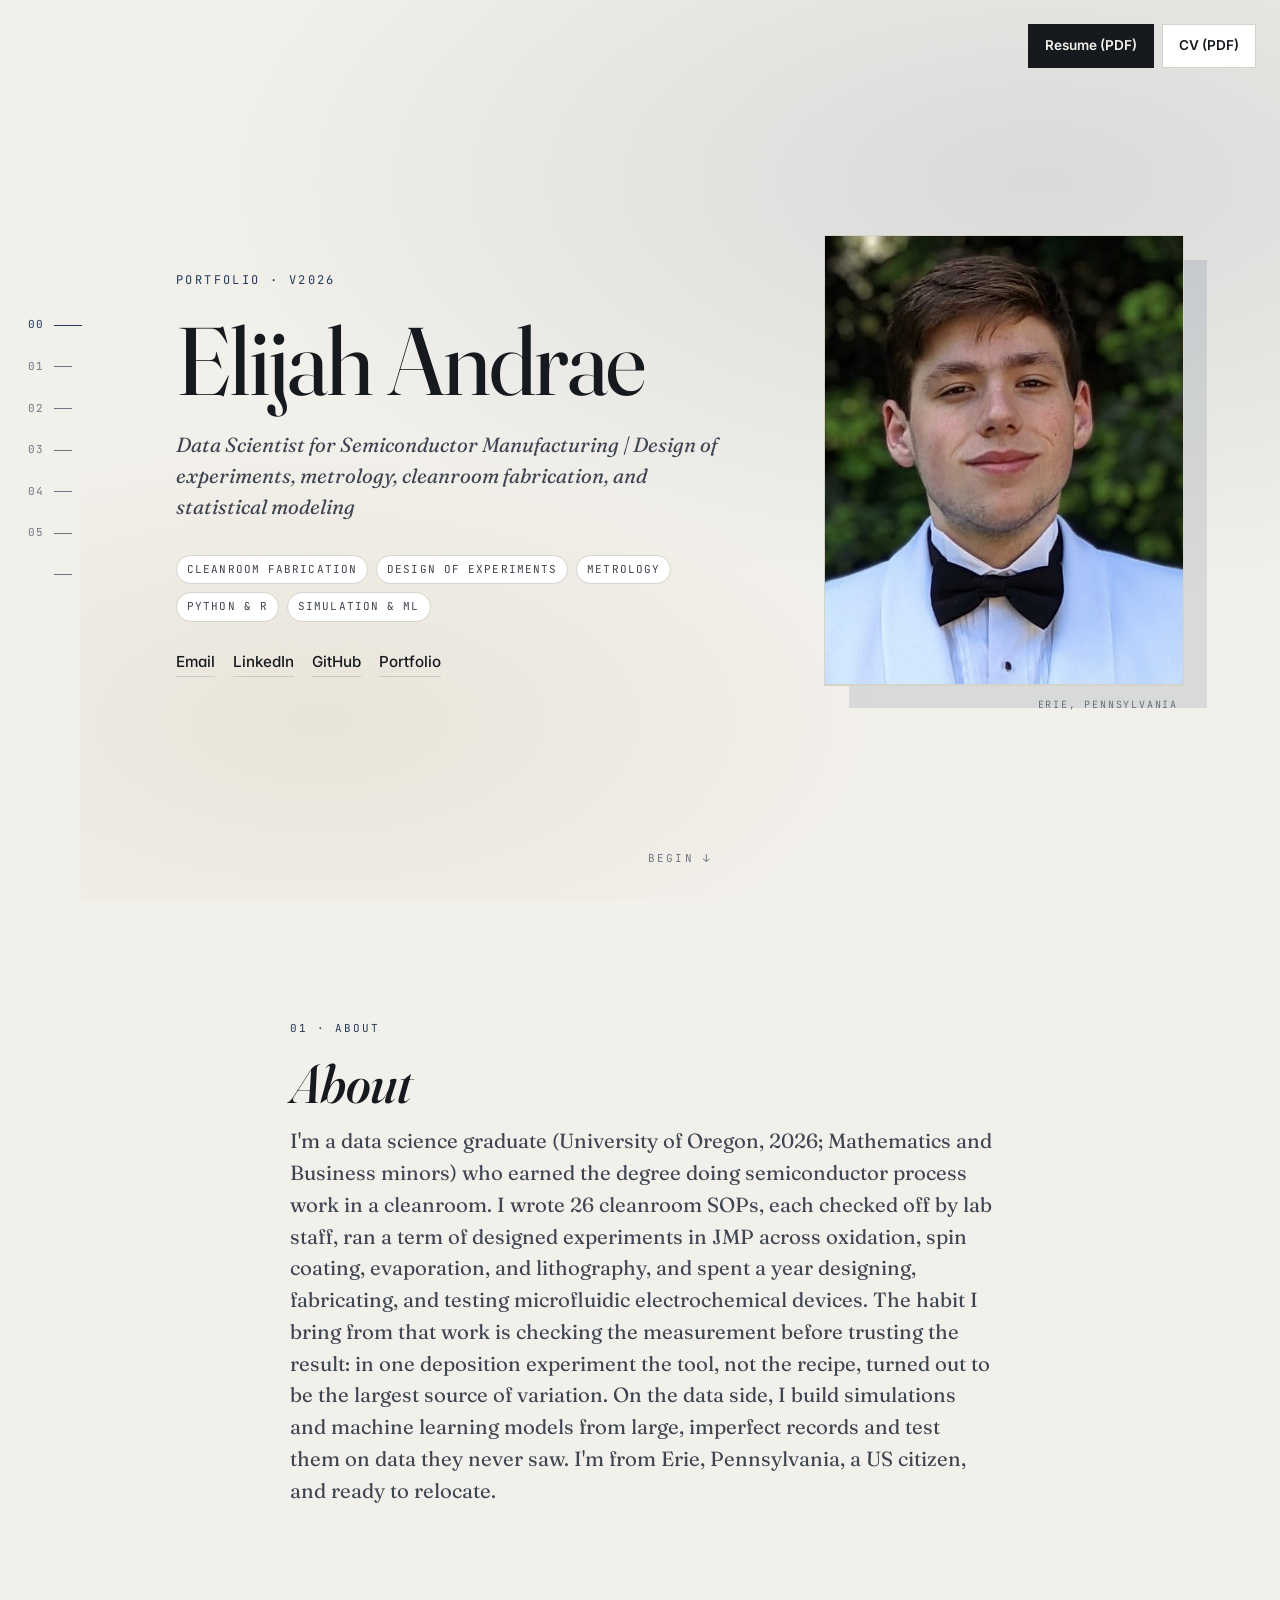
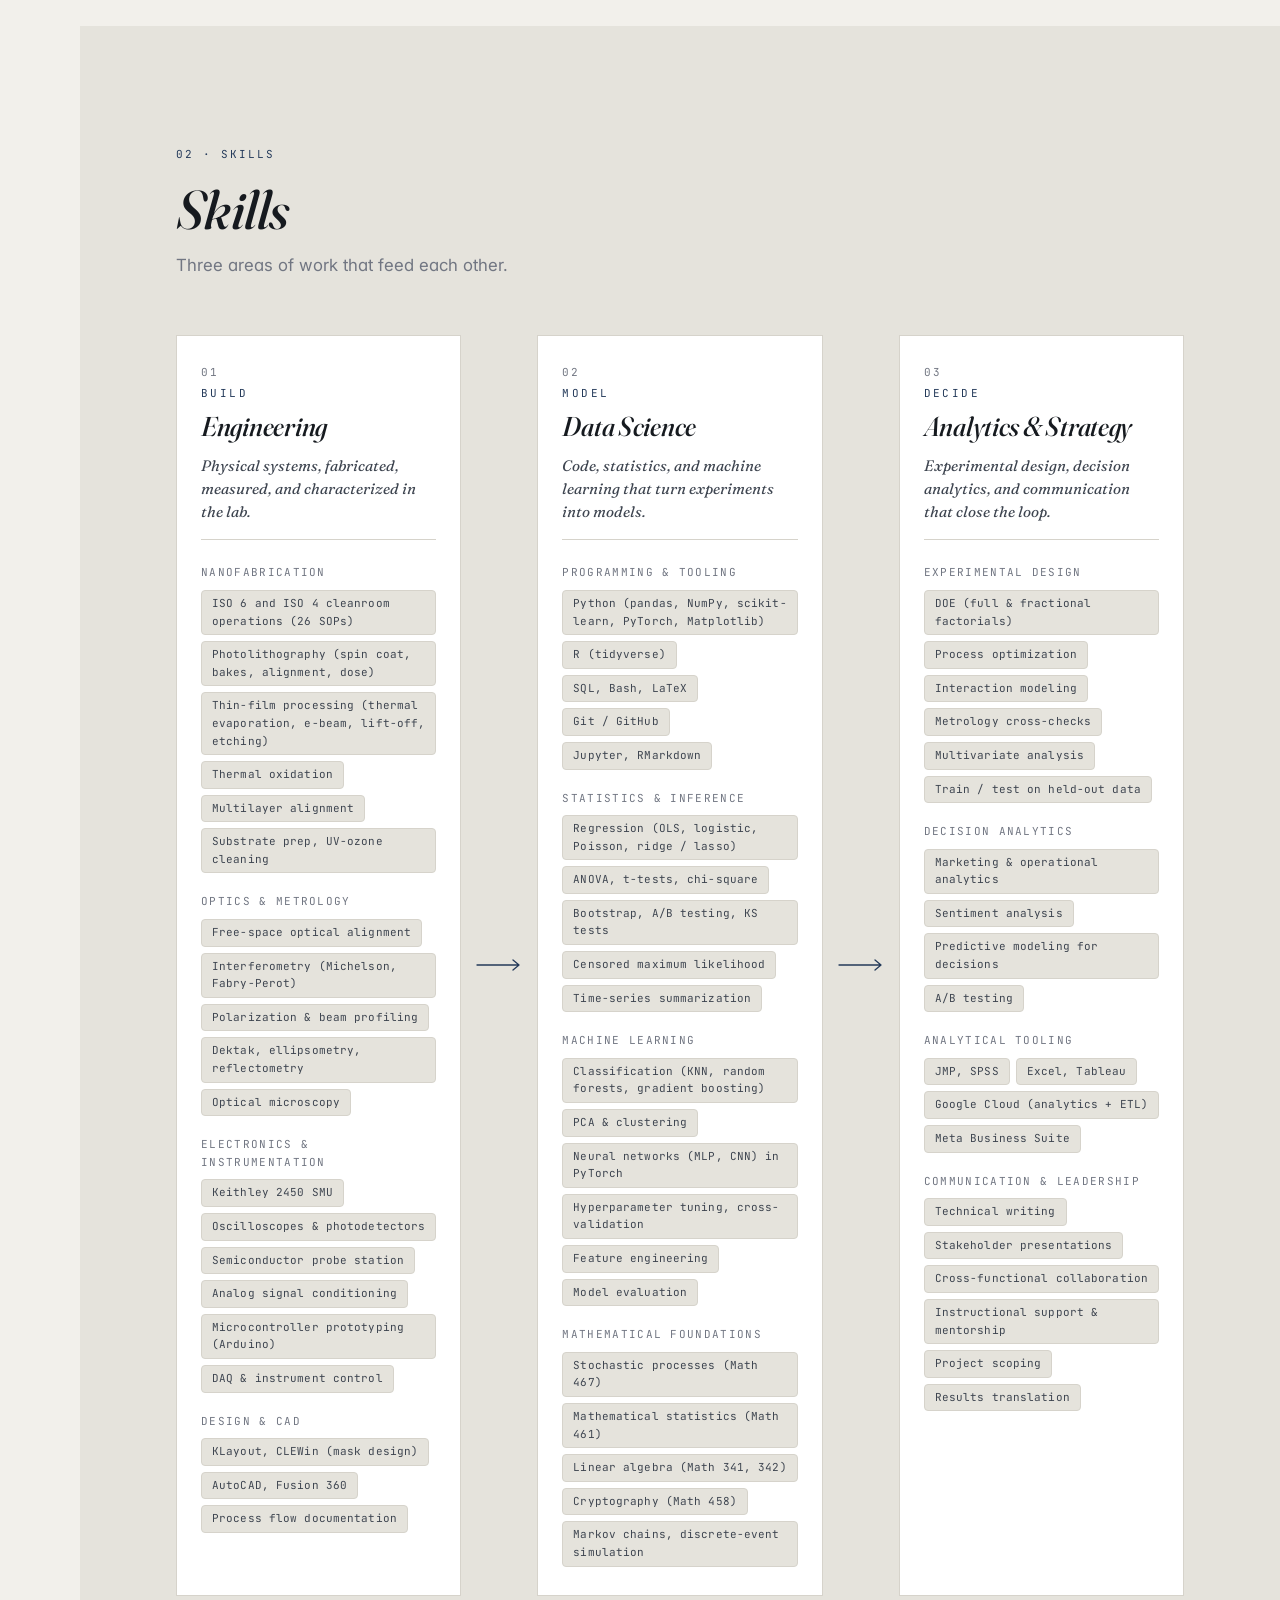
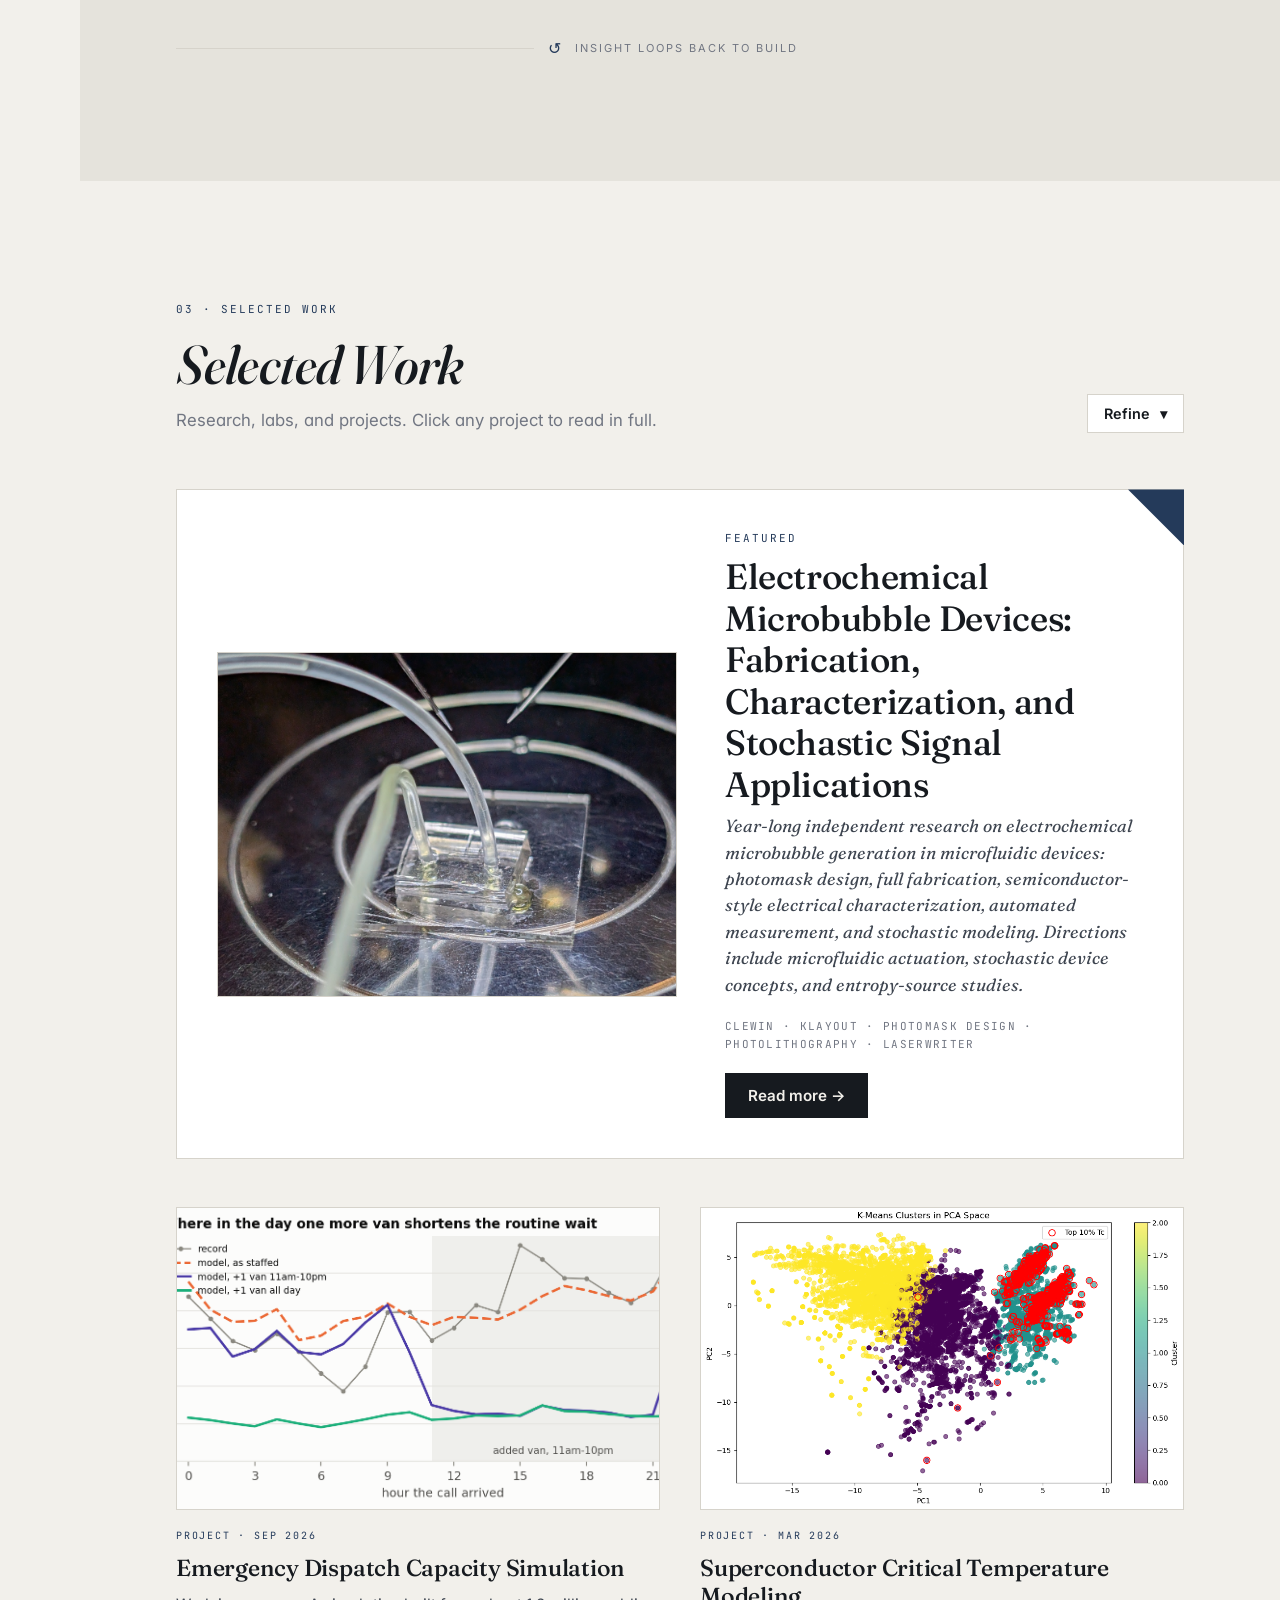
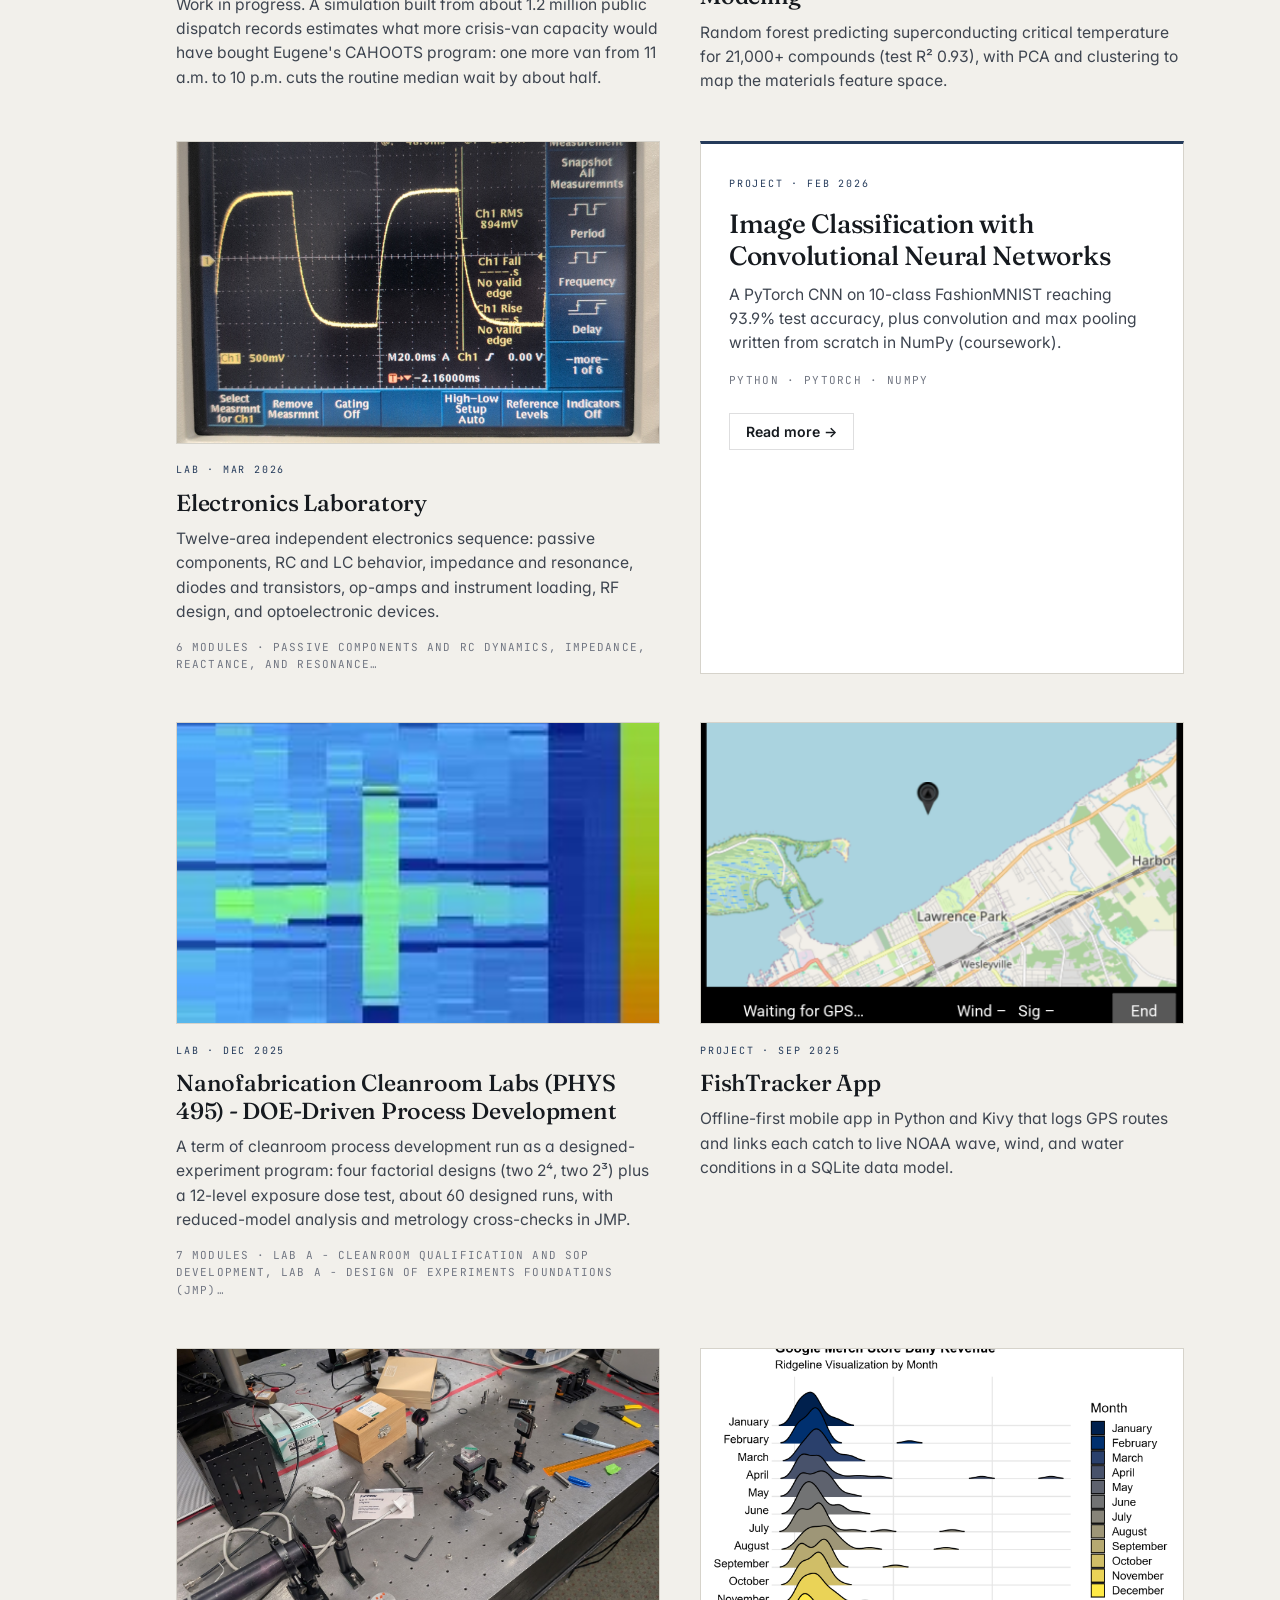
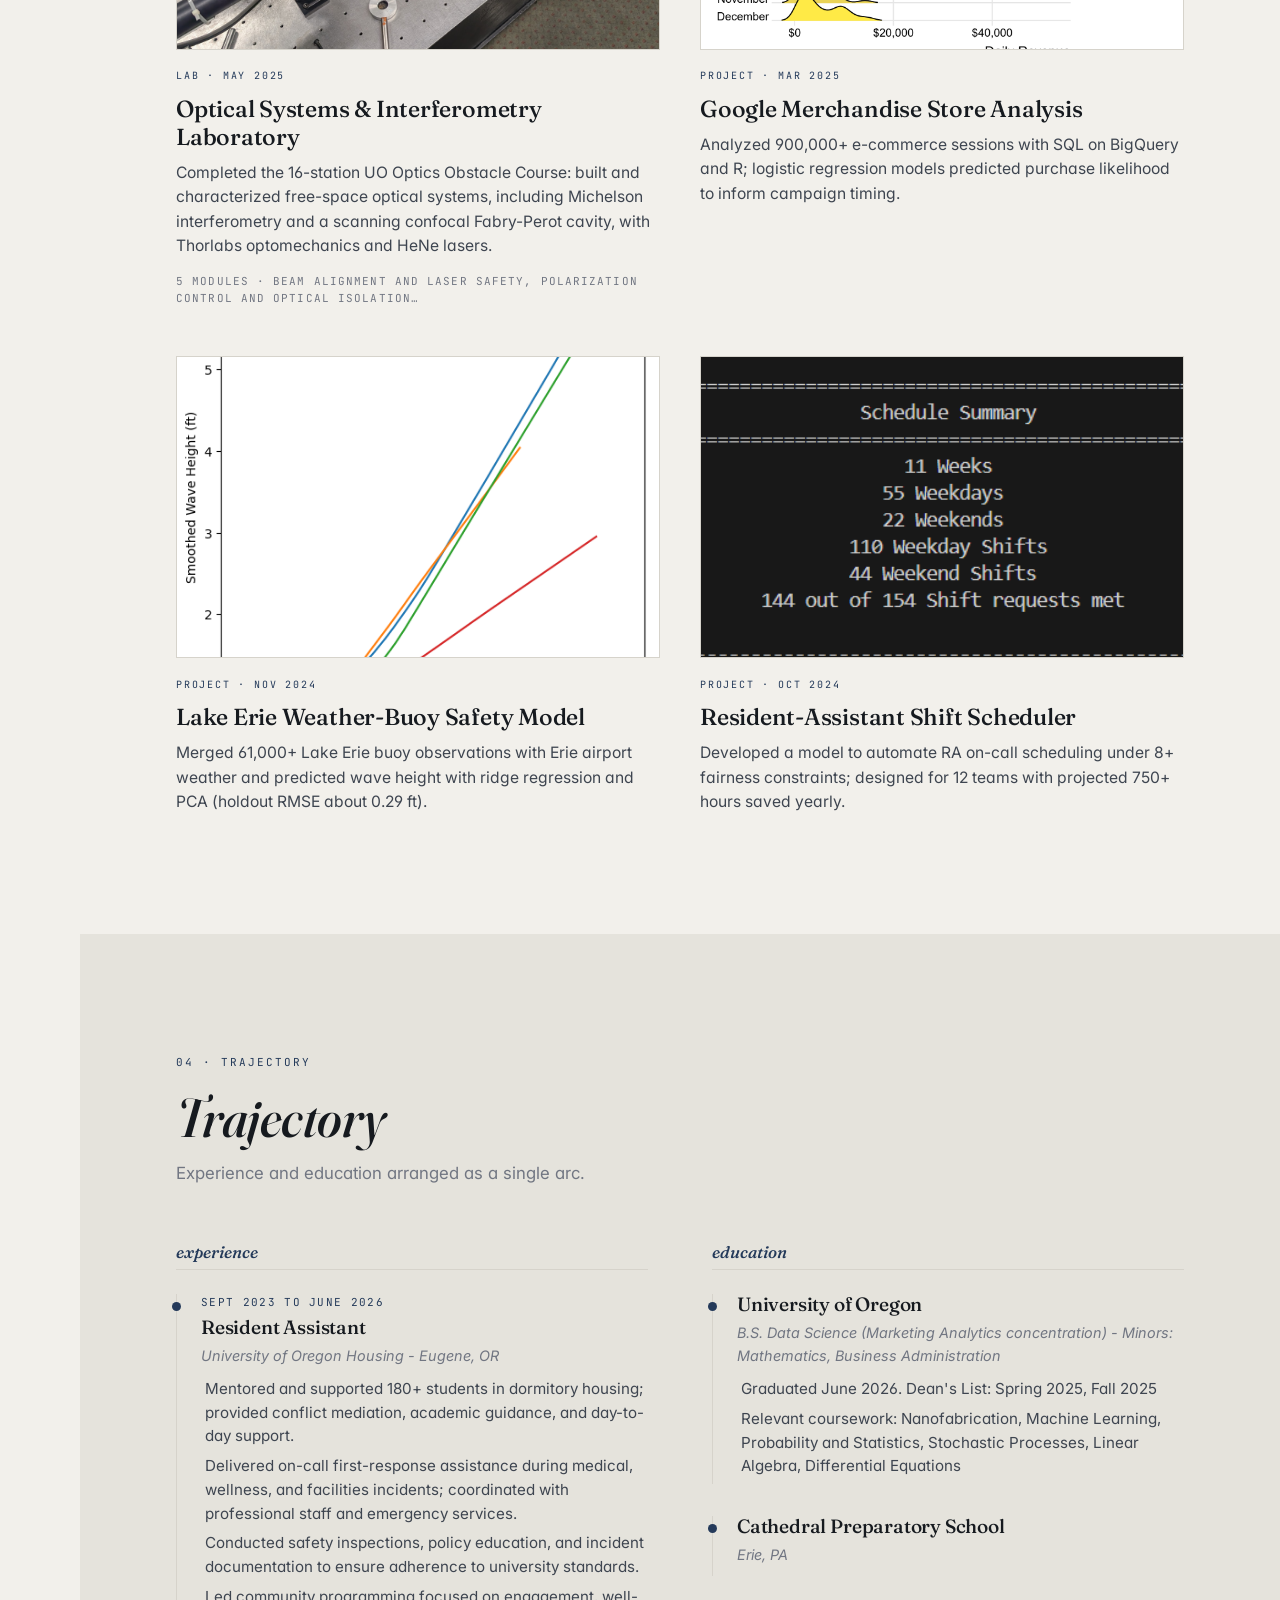
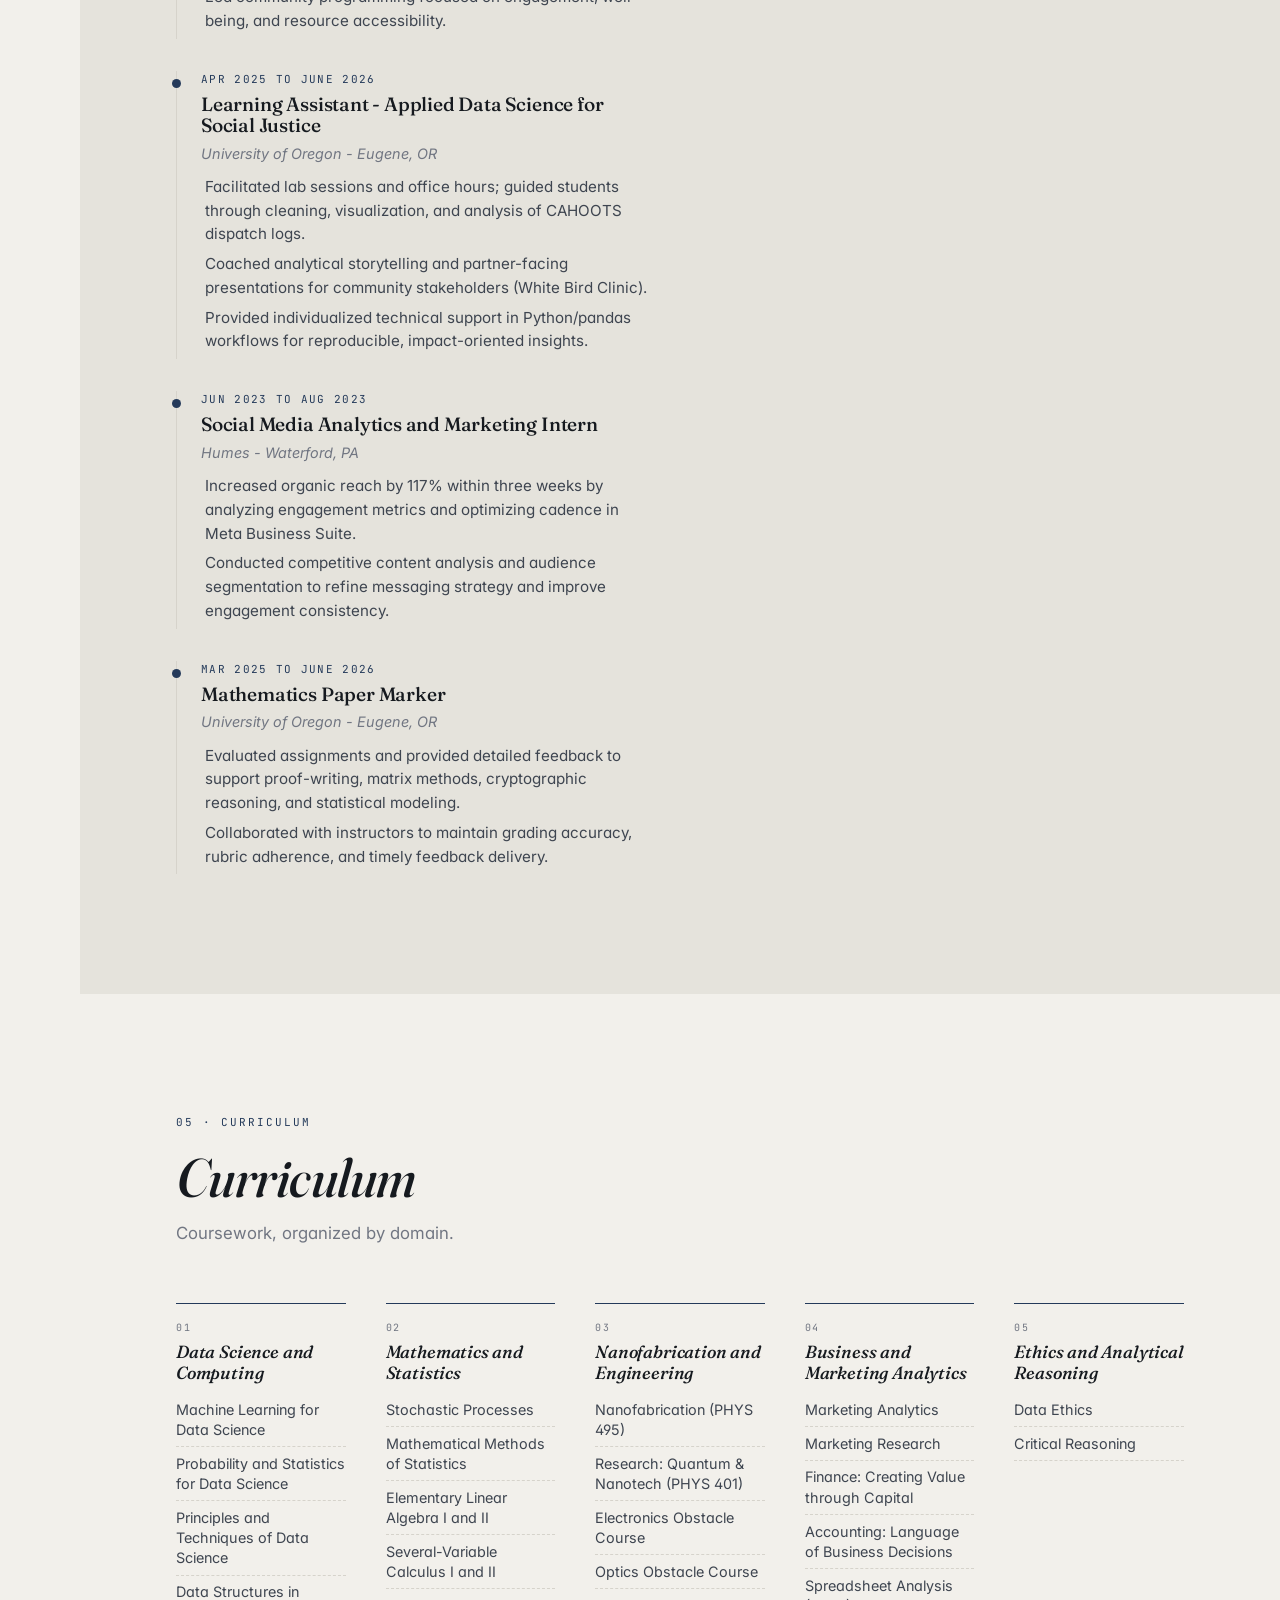
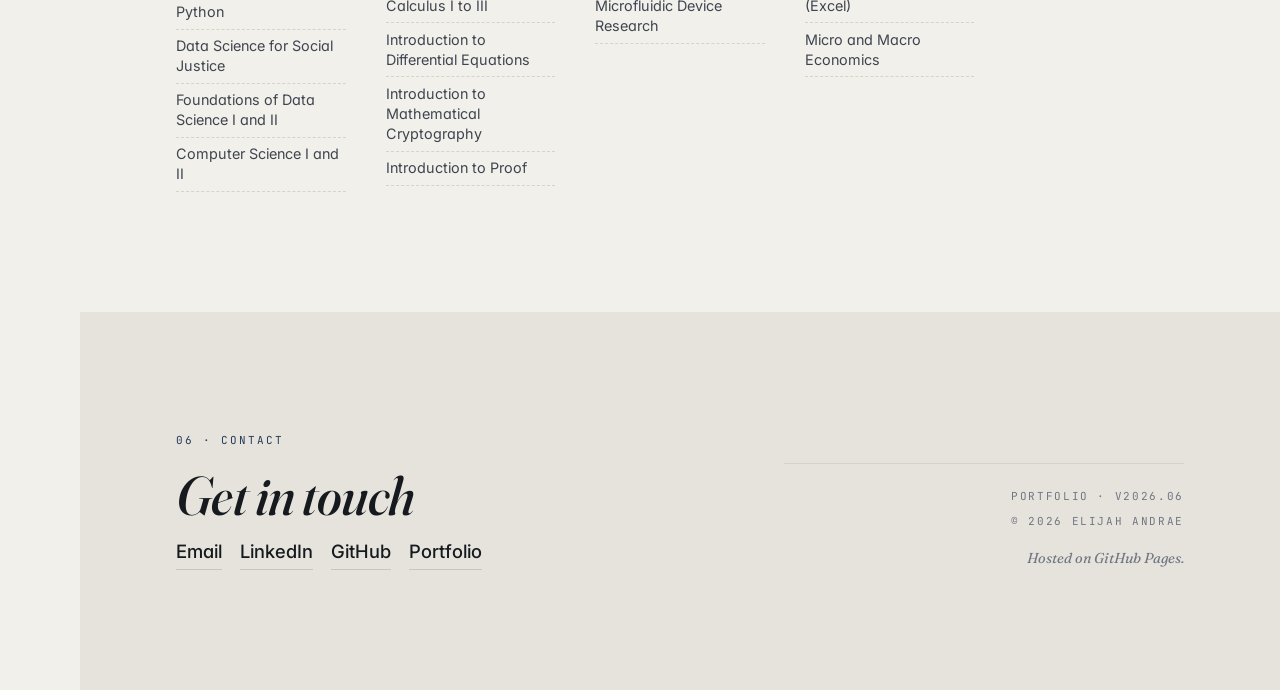
==== commit dfd67616: "Replace resume selector with static Resume and CV PDFs; clean up site text - Swap the Focus/Type dro" ====
--- a/index.html
+++ b/index.html
@@ -36,40 +36,11 @@
     </ol>
   </nav>
 
-  <!-- PDF dropdown (top-right) -->
-  <div class="pdf-controls pdf-floating">
-    <div class="pdf-dd" id="pdfDropdown">
-      <button id="pdfDdBtn" class="pdf-dd-btn" type="button" aria-haspopup="menu" aria-expanded="false">
-        Download PDF <span aria-hidden="true">▾</span>
-      </button>
-
-      <div id="pdfDdMenu" class="pdf-dd-menu hidden" role="menu" aria-label="PDF download options">
-        <div class="pdf-dd-title">PDF Options</div>
-
-        <div class="pdf-control-row">
-          <div class="pdf-control-label">Focus</div>
-          <div class="seg" role="radiogroup" aria-label="Resume focus area">
-            <button class="seg-btn" type="button" data-group="focus" data-value="ds" aria-checked="false" role="radio">Data Science</button>
-            <button class="seg-btn" type="button" data-group="focus" data-value="process" aria-checked="false" role="radio">Process Eng</button>
-          </div>
-        </div>
-
-        <div class="pdf-control-row">
-          <div class="pdf-control-label">Type</div>
-          <div class="seg" role="radiogroup" aria-label="Resume or CV">
-            <button class="seg-btn" type="button" data-group="doctype" data-value="resume" aria-checked="false" role="radio">Resume</button>
-            <button class="seg-btn" type="button" data-group="doctype" data-value="cv" aria-checked="false" role="radio">CV</button>
-          </div>
-        </div>
-
-        <div class="pdf-actions">
-          <button id="pdfDownloadBtn" class="pdf-action primary" type="button">Download PDF</button>
-        </div>
-
-        <div class="pdf-hint" id="pdfHint" aria-live="polite"></div>
-      </div>
-    </div>
-  </div>
+  <!-- Resume and CV downloads (static PDFs in docs/) -->
+  <nav class="doc-links" aria-label="Download resume or CV">
+    <a class="doc-link" href="docs/Elijah_Andrae_Resume.pdf" target="_blank" rel="noopener">Resume (PDF)</a>
+    <a class="doc-link secondary" href="docs/Elijah_Andrae_CV.pdf" target="_blank" rel="noopener">CV (PDF)</a>
+  </nav>
 
   <main class="canvas">
 
@@ -85,7 +56,7 @@
         </div>
         <figure class="cover-figure">
           <div id="headshotWrap" class="headshot-wrap"></div>
-          <figcaption class="figure-caption mono">Eugene, Oregon</figcaption>
+          <figcaption class="figure-caption mono">Erie, Pennsylvania</figcaption>
         </figure>
       </div>
       <a href="#about" class="scroll-cue mono" aria-label="Scroll to first section">Begin ↓</a>
--- a/css/styles.css
+++ b/css/styles.css
@@ -1095,18 +1095,19 @@
 }
 
 
-/* ============================================================== PDF DROPDOWN */
-.pdf-controls.pdf-floating {
+/* ============================================================== DOCUMENT LINKS */
+/* Resume and CV are static PDFs in docs/, built by the job-application workflow. */
+.doc-links {
   position: fixed;
   top: 24px;
   right: 24px;
   z-index: 90;
-}
-.pdf-dd { position: relative; }
-.pdf-dd-btn {
+  display: flex;
+  gap: 8px;
+}
+.doc-link {
   display: inline-flex;
   align-items: center;
-  gap: 10px;
   background: var(--ink);
   color: var(--paper);
   border: 1px solid var(--ink);
@@ -1114,94 +1115,23 @@
   font-weight: 600;
   font-size: 0.85rem;
   padding: 10px 16px;
-  cursor: pointer;
-  border-radius: 0;
+  text-decoration: none;
   transition: background 200ms var(--ease), color 200ms var(--ease), border-color 200ms var(--ease);
 }
-.pdf-dd-btn:hover {
-  background: var(--accent);
-  border-color: var(--accent);
-}
-.pdf-dd-menu {
-  position: absolute;
-  top: calc(100% + 8px);
-  right: 0;
-  z-index: 100;
-  width: min(360px, 92vw);
+.doc-link.secondary {
   background: var(--surface);
-  border: 1px solid var(--rule);
-  padding: 16px;
-  box-shadow: 0 24px 50px -10px color-mix(in srgb, var(--ink) 20%, transparent);
-}
-.pdf-dd-title {
-  font-family: var(--font-mono);
-  text-transform: uppercase;
-  letter-spacing: 0.18em;
-  font-size: 11px;
-  color: var(--accent);
-  margin-bottom: 14px;
-}
-.pdf-control-row {
-  display: grid;
-  grid-template-columns: 70px 1fr;
-  gap: 10px;
-  align-items: center;
-  margin-bottom: 12px;
-}
-.pdf-control-label {
-  font-family: var(--font-mono);
-  font-size: 11px;
-  text-transform: uppercase;
-  letter-spacing: 0.1em;
-  color: var(--ink-mute);
-}
-.seg {
-  display: grid;
-  grid-template-columns: 1fr 1fr;
-  border: 1px solid var(--rule);
-  background: var(--paper);
-}
-.seg-btn {
-  background: transparent;
-  color: var(--ink-soft);
-  border: none;
-  font-family: var(--font-body);
-  font-weight: 600;
-  font-size: 0.82rem;
-  padding: 9px 8px;
-  cursor: pointer;
-  border-radius: 0;
-  transition: background 200ms var(--ease), color 200ms var(--ease);
-}
-.seg-btn + .seg-btn { border-left: 1px solid var(--rule); }
-.seg-btn:hover { color: var(--accent); }
-.seg-btn.active { background: var(--ink); color: var(--paper); }
-.seg-btn:disabled, .seg-btn.disabled { opacity: 0.4; cursor: not-allowed; }
-
-.pdf-action {
-  width: 100%;
-  background: var(--surface);
-  color: var(--ink);
-  border: 1px solid var(--rule);
-  font-family: var(--font-body);
-  font-weight: 600;
-  font-size: 0.9rem;
-  padding: 10px 14px;
-  cursor: pointer;
-  border-radius: 0;
-  transition: background 200ms var(--ease), color 200ms var(--ease);
-}
-.pdf-action.primary {
+  color: var(--ink);
+  border-color: var(--rule);
+}
+.doc-link:hover,
+.doc-link:focus-visible {
   background: var(--accent);
   border-color: var(--accent);
   color: var(--paper);
 }
-.pdf-action:hover { filter: brightness(0.96); }
-.pdf-hint {
-  margin-top: 8px;
-  font-size: 11px;
-  color: var(--ink-mute);
-  font-family: var(--font-mono);
+@media (max-width: 640px) {
+  .doc-links { top: 12px; right: 12px; }
+  .doc-link { padding: 8px 12px; font-size: 0.8rem; }
 }
 
 
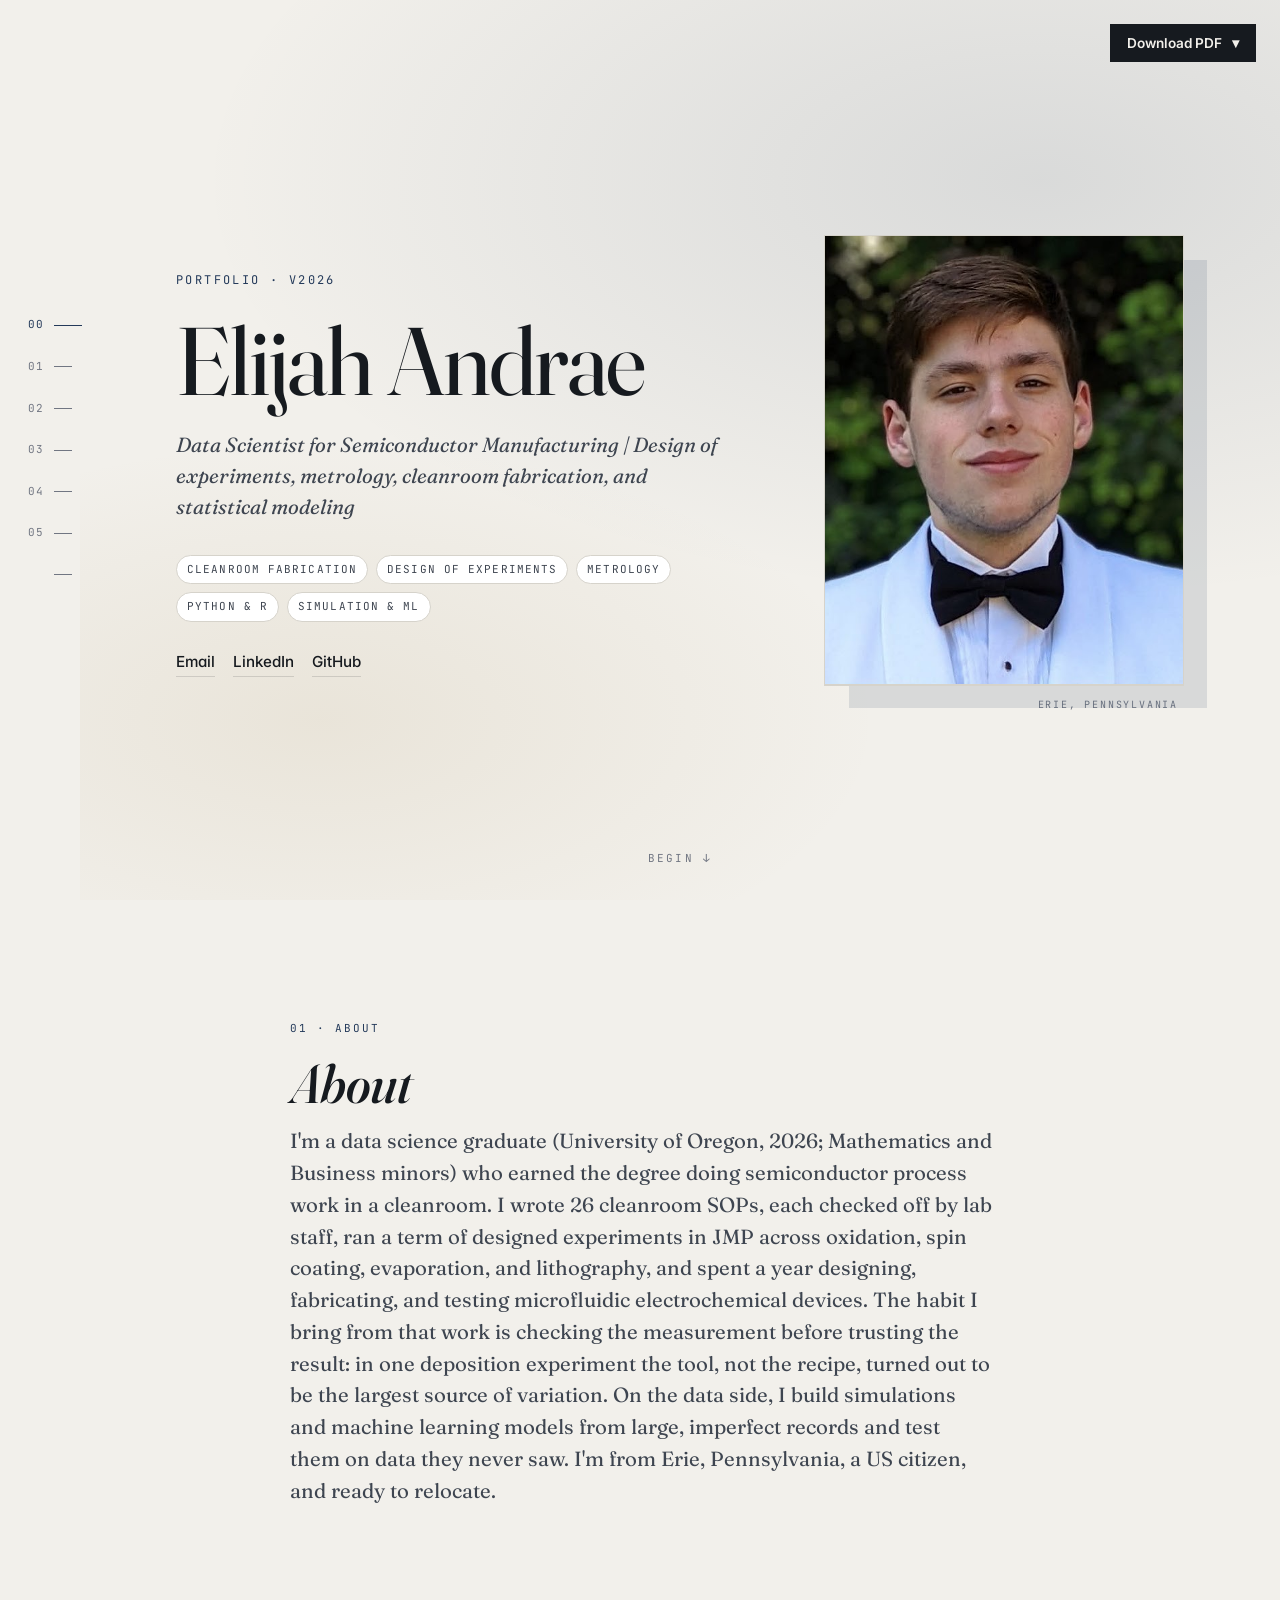
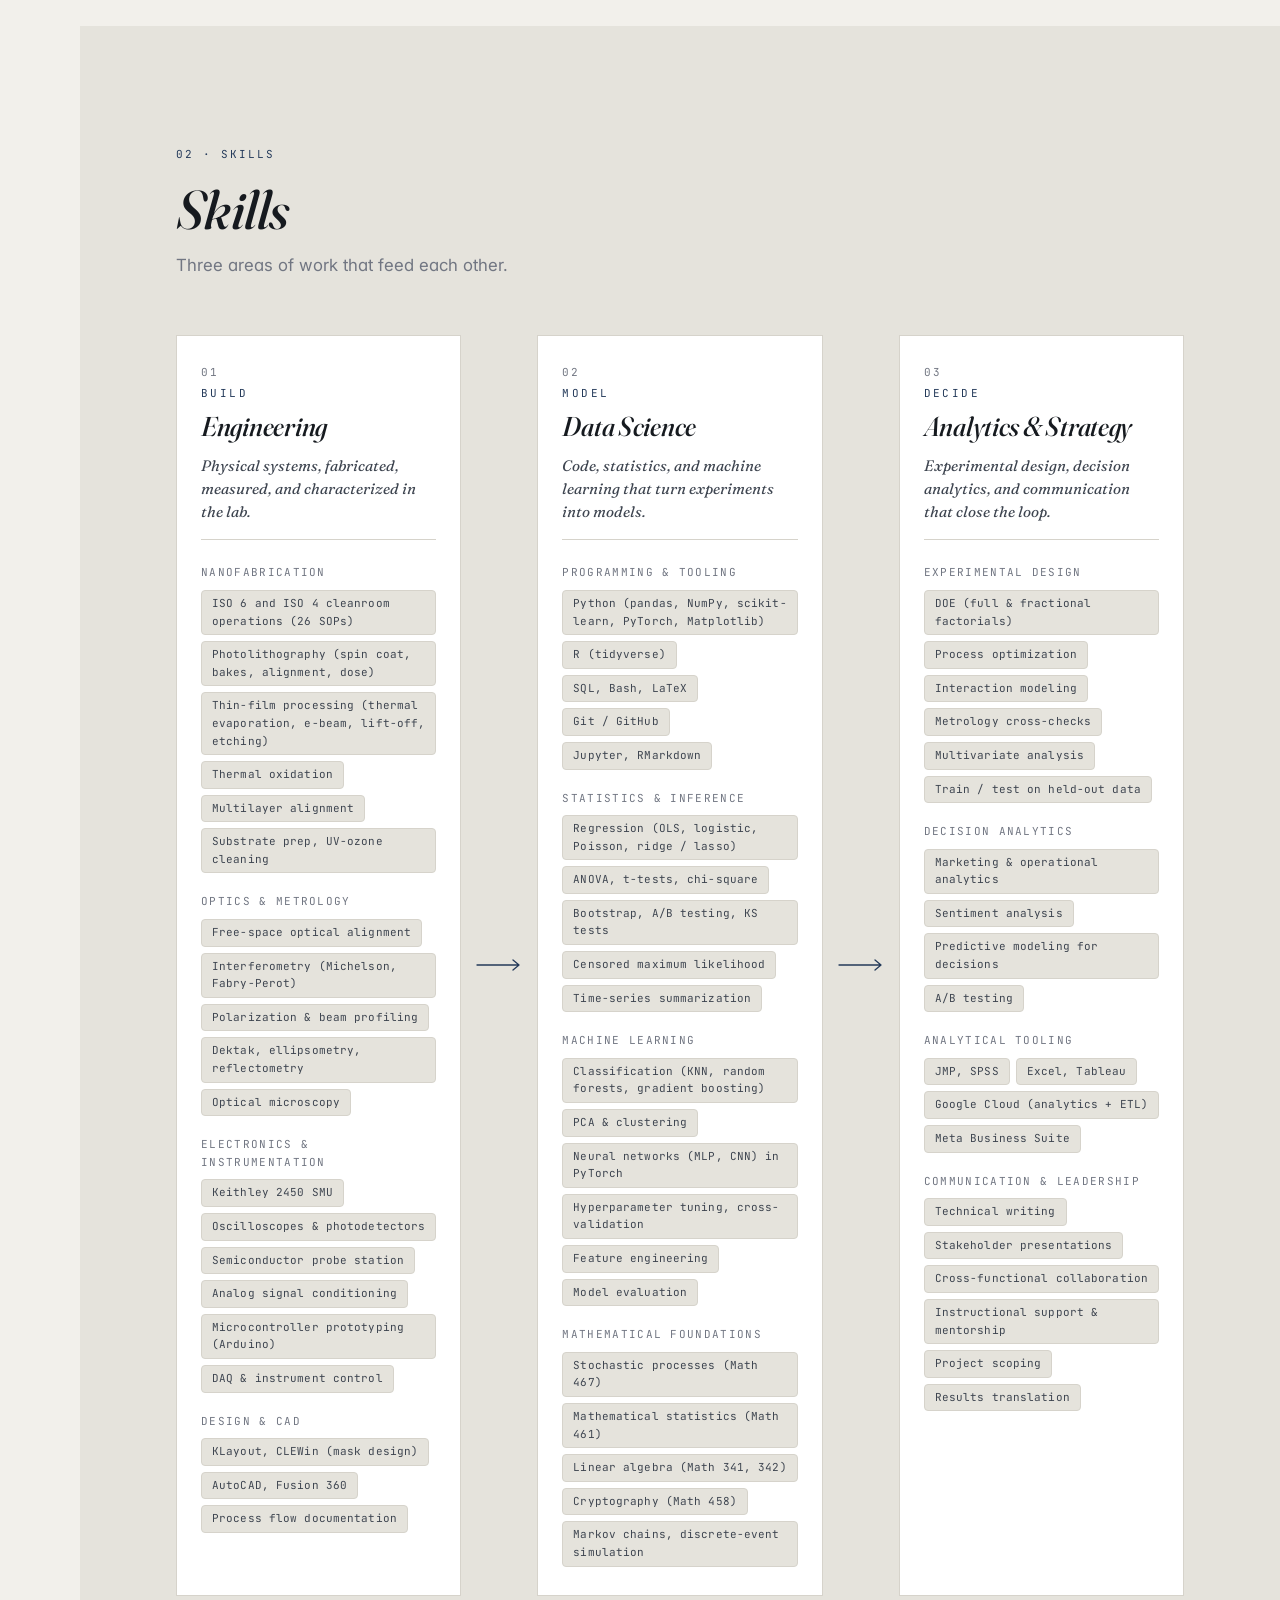
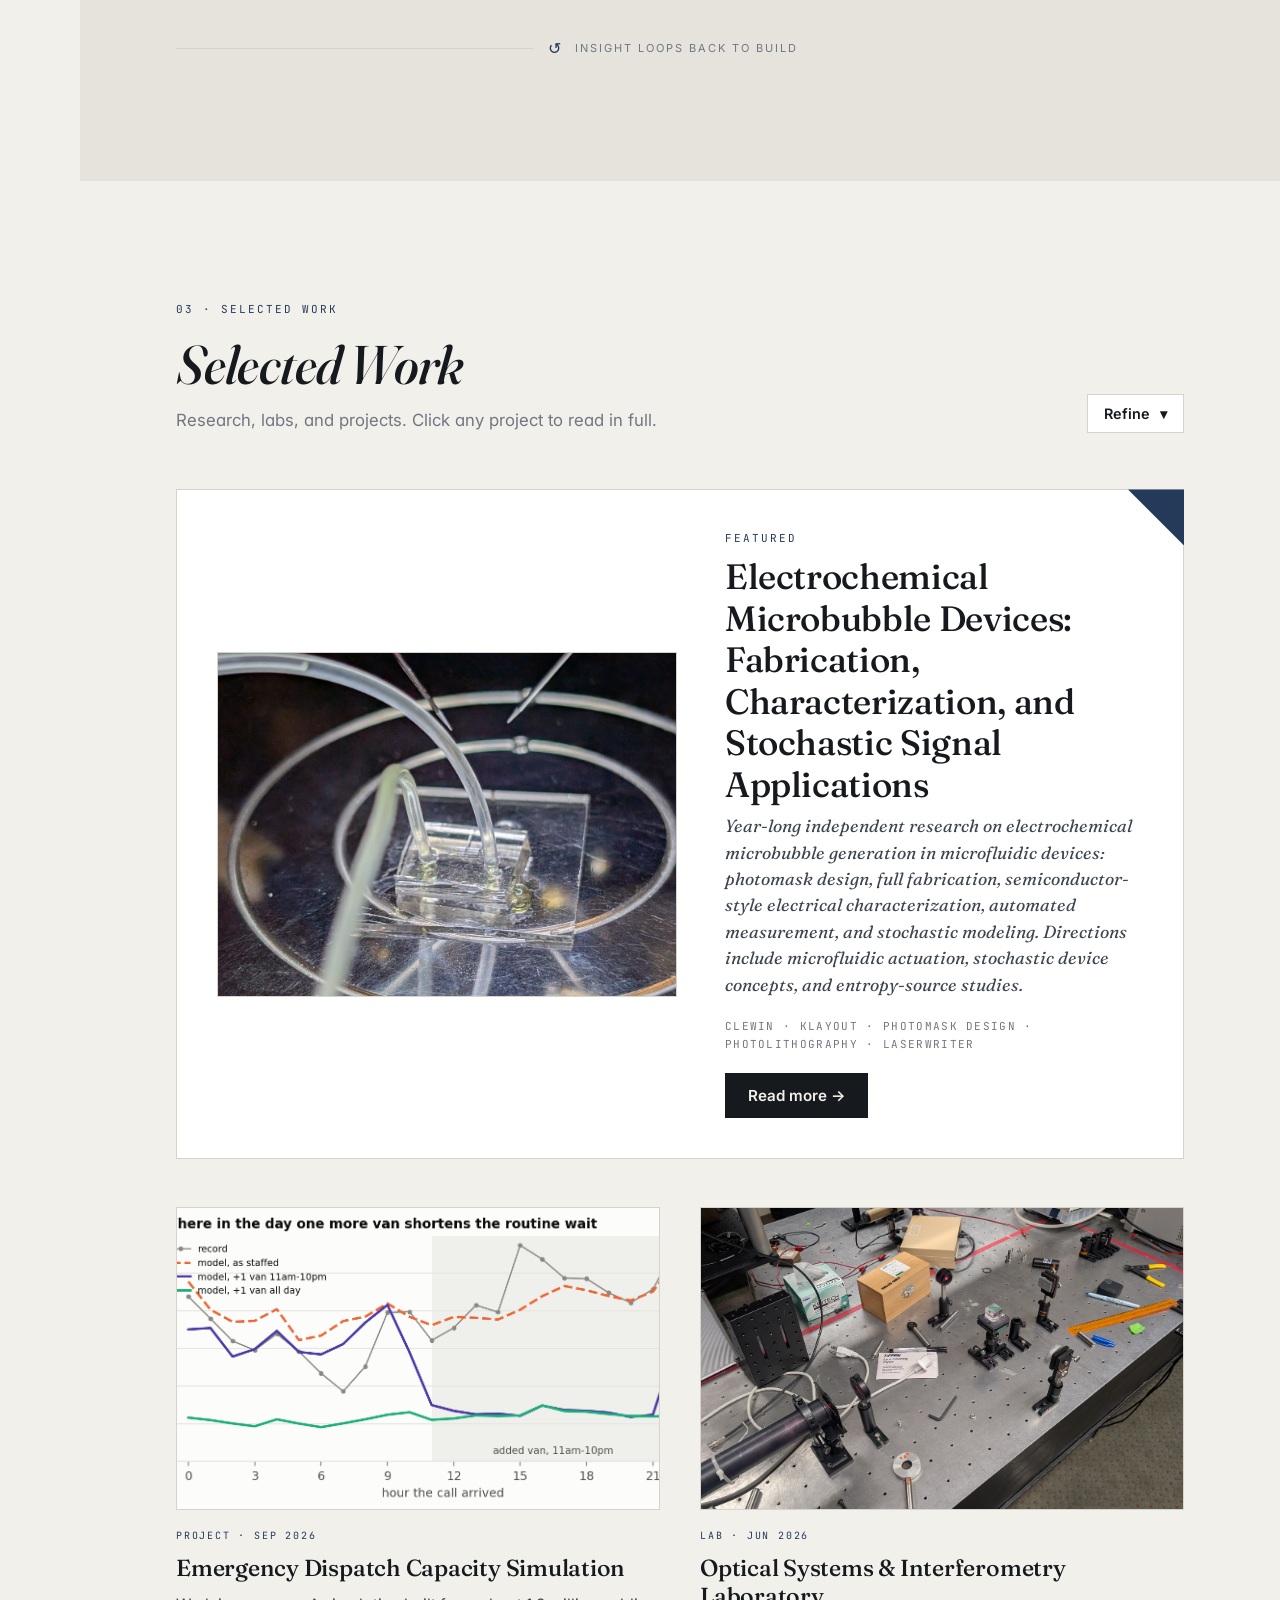
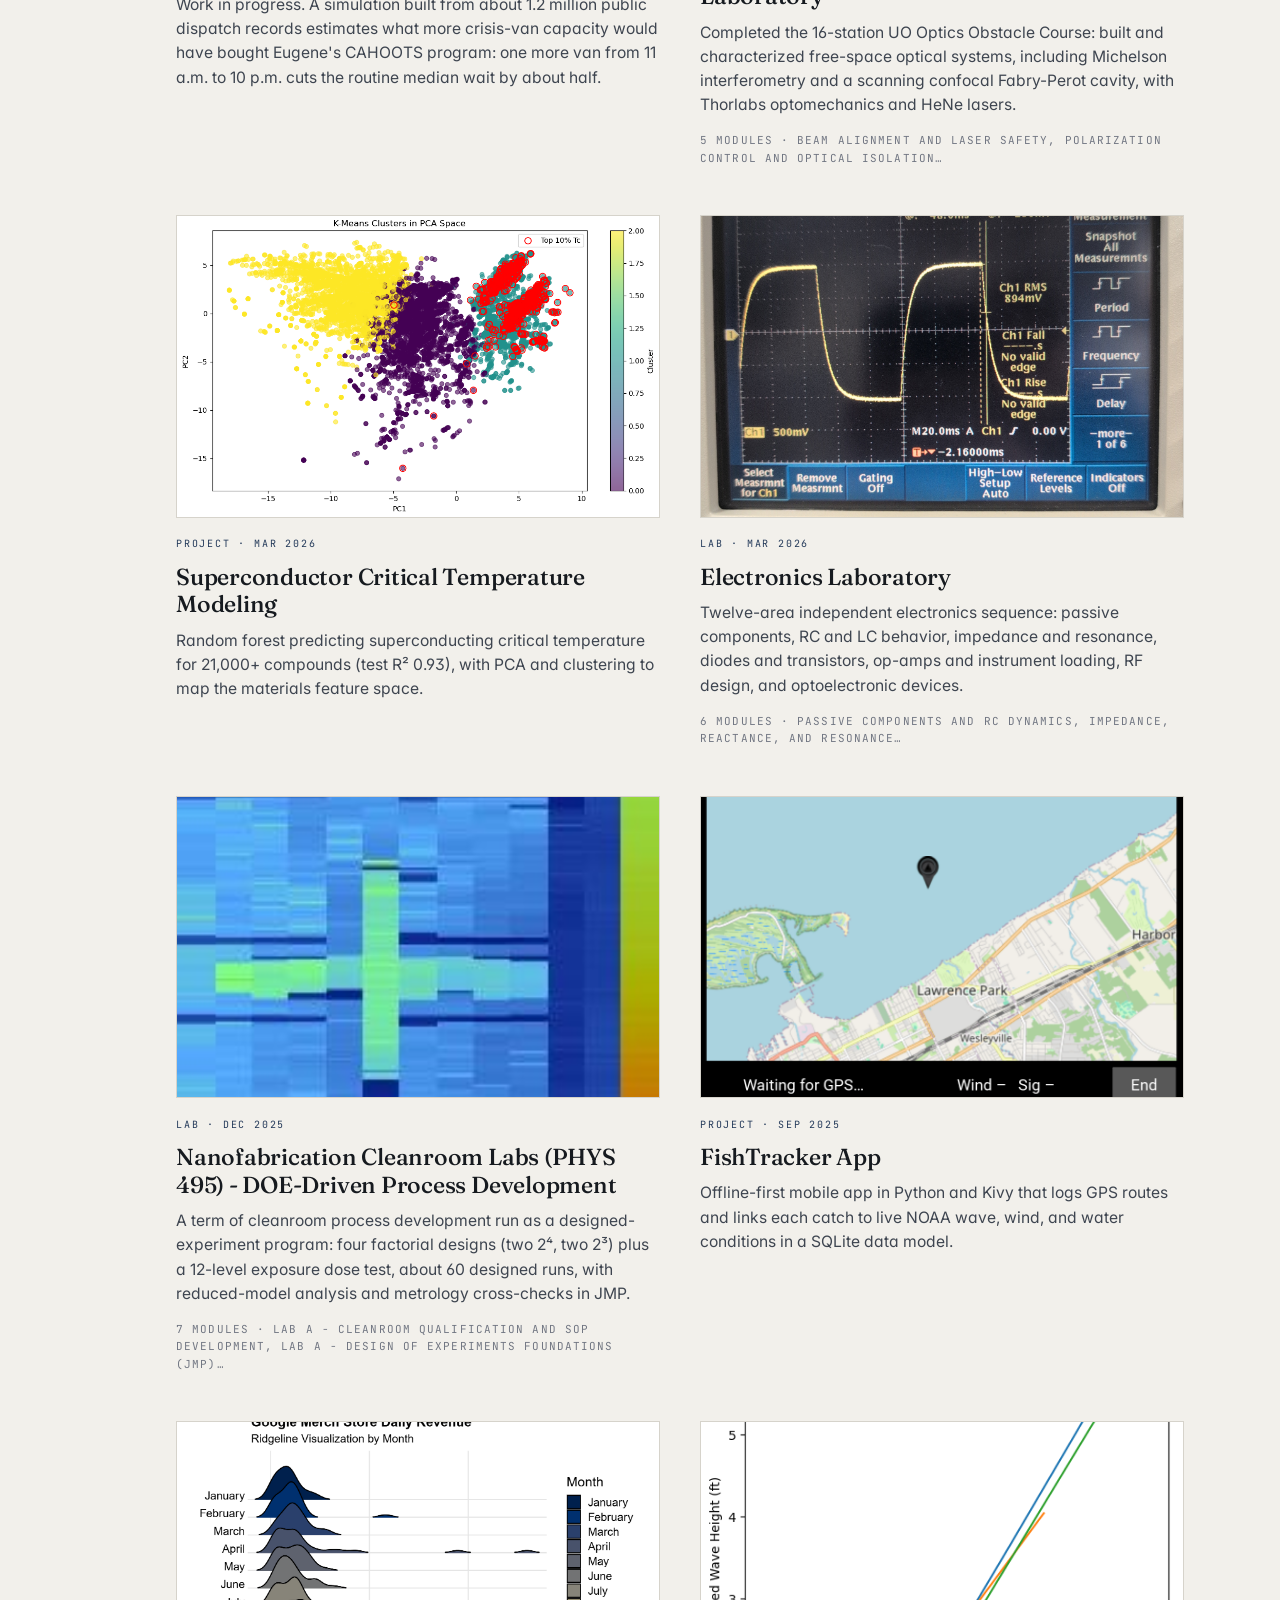
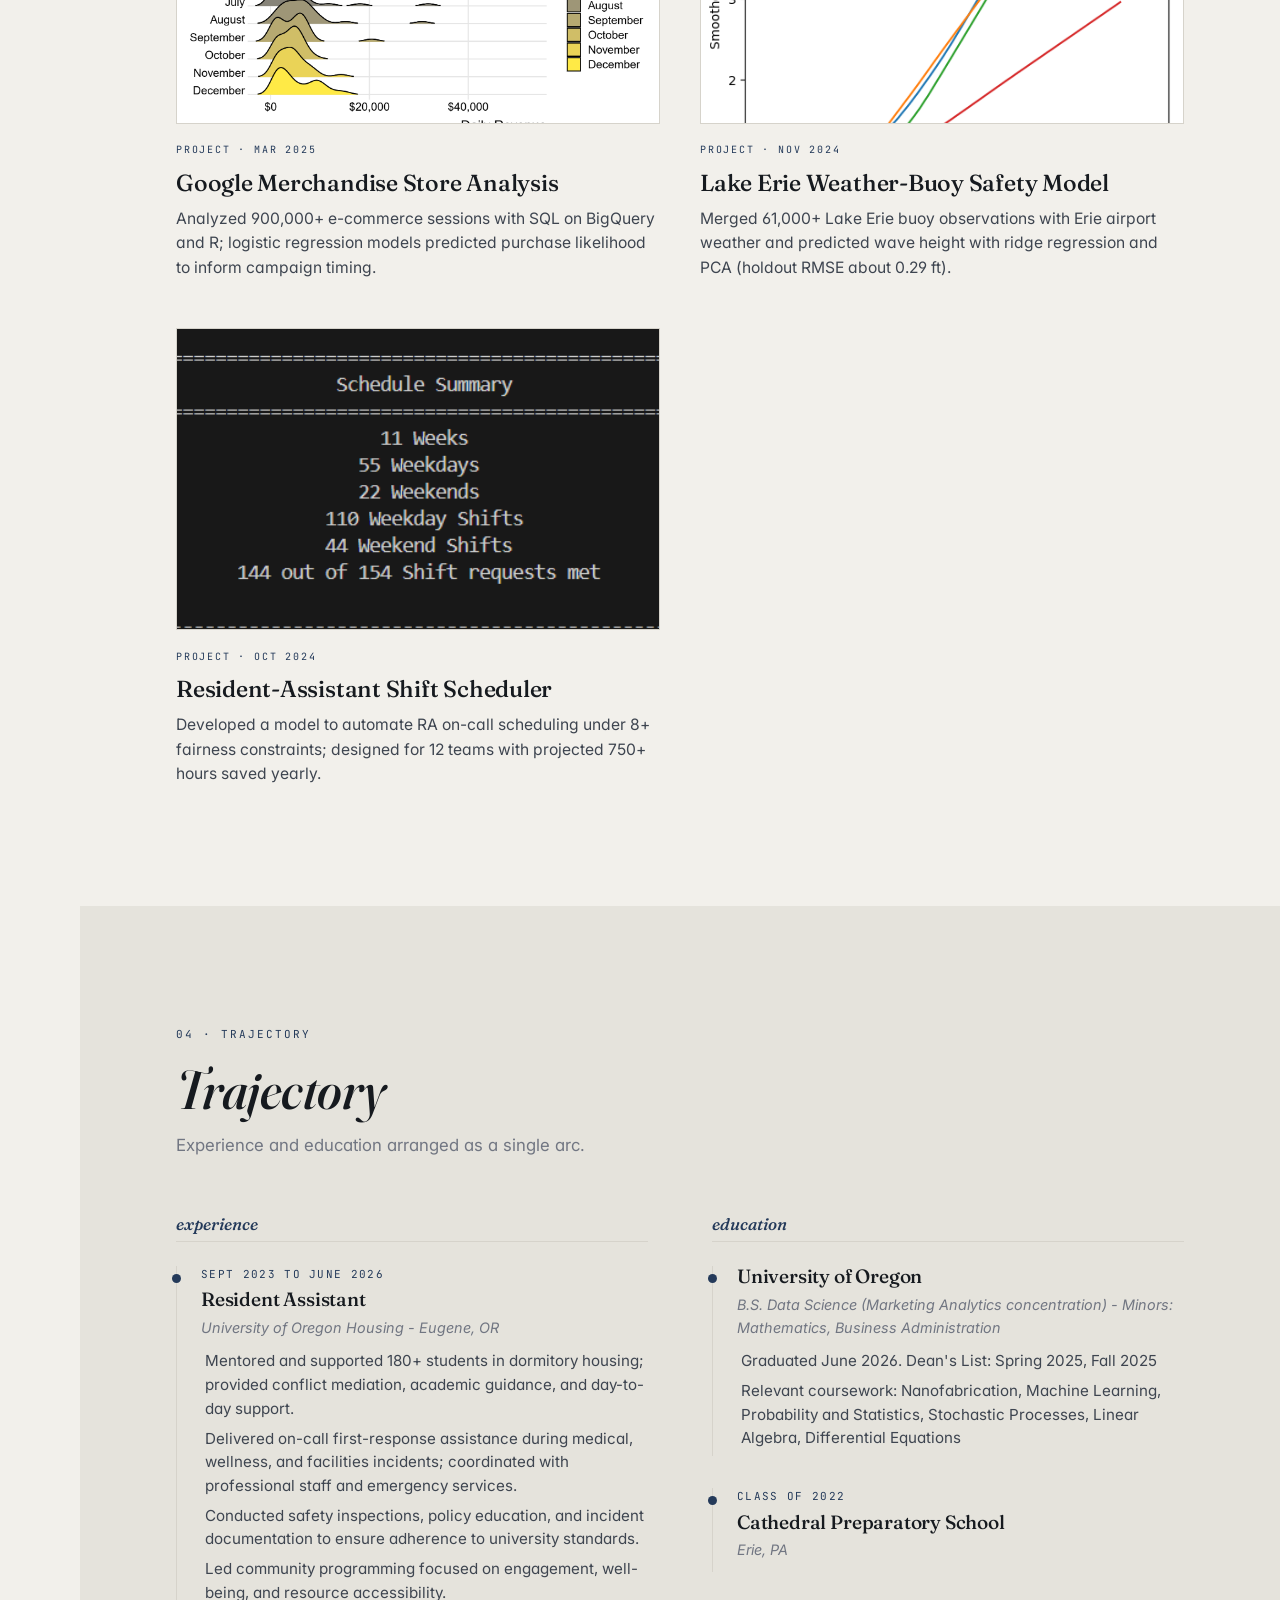
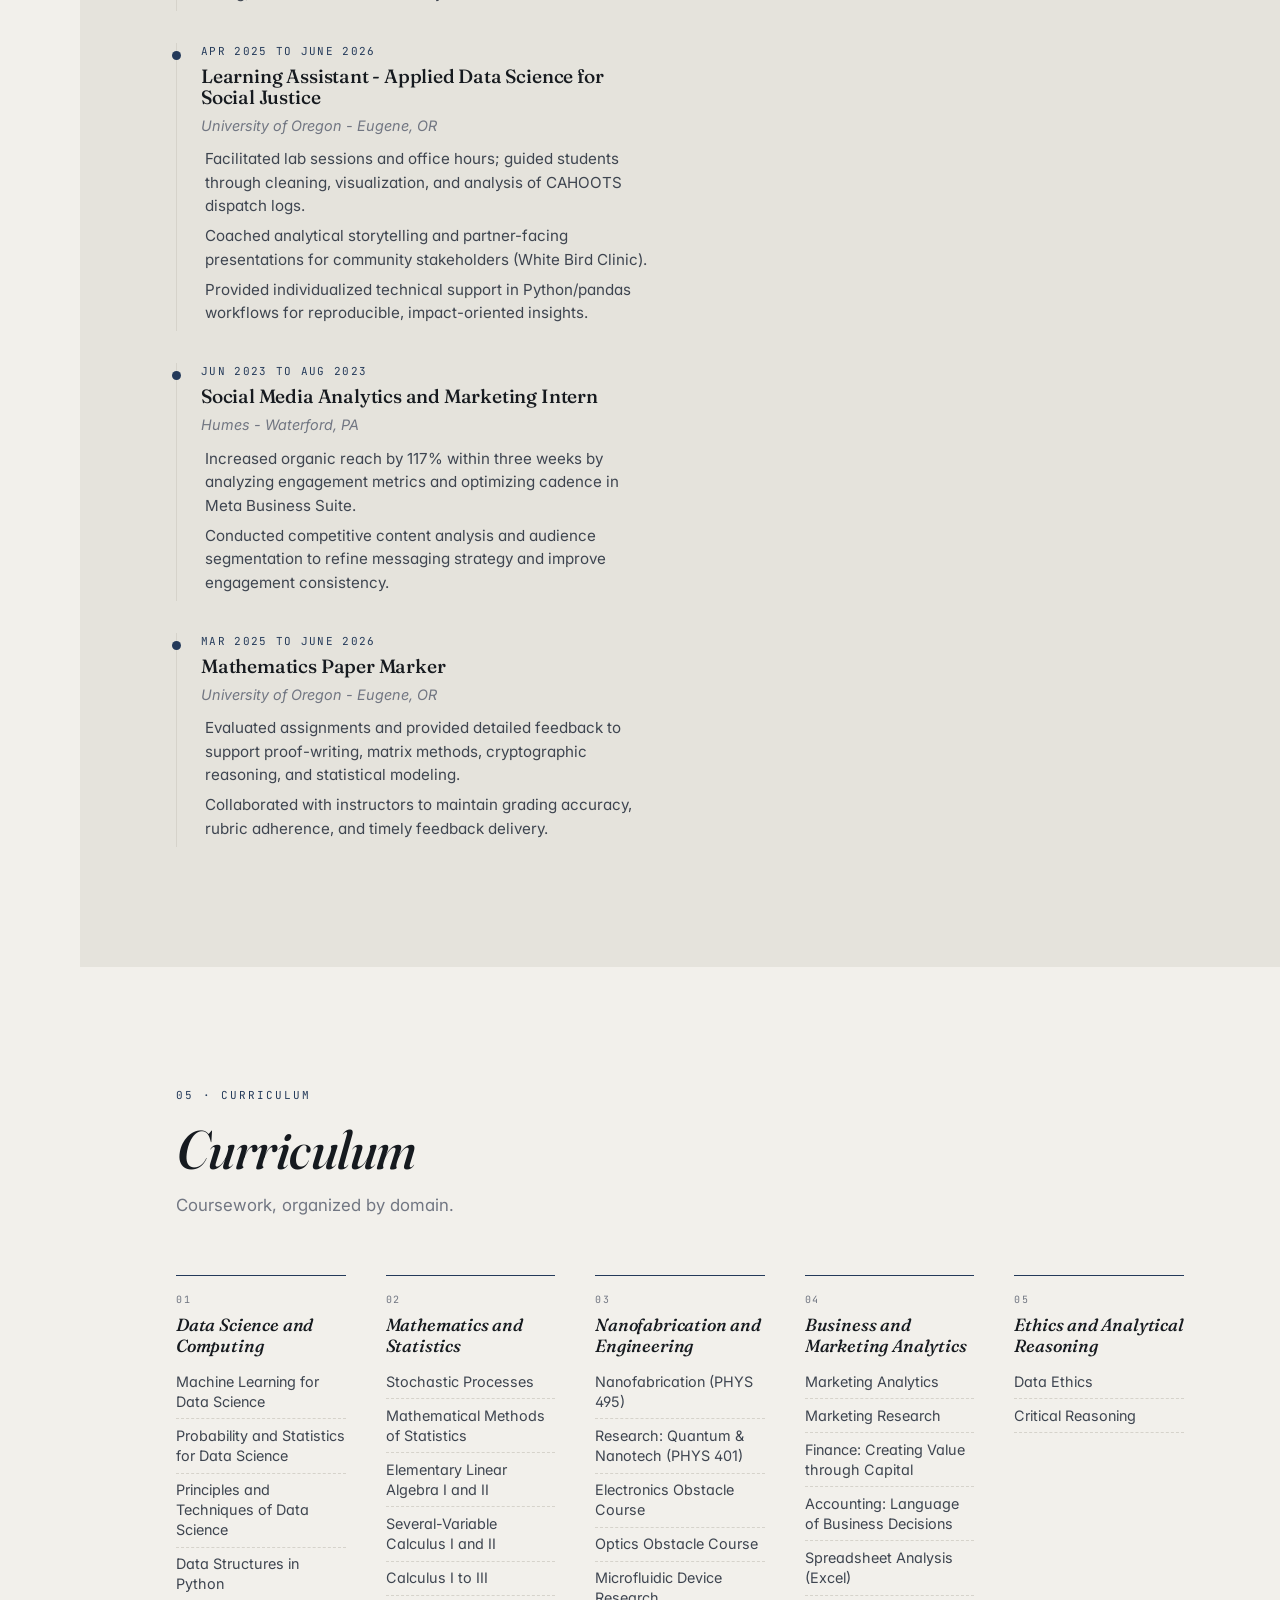
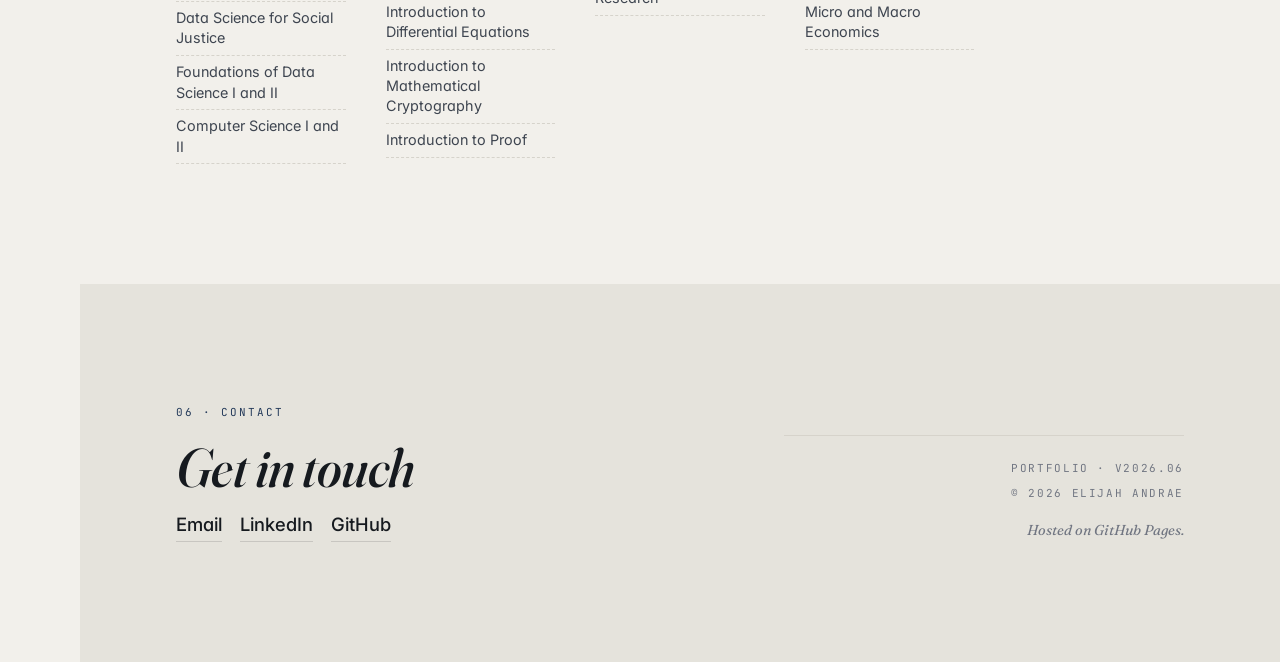
==== commit 788621cc: "Remove self-link from header and footer; update electronics card - Drop the Portfolio link, since th" ====
--- a/index.html
+++ b/index.html
@@ -36,11 +36,32 @@
     </ol>
   </nav>
 
-  <!-- Resume and CV downloads (static PDFs in docs/) -->
-  <nav class="doc-links" aria-label="Download resume or CV">
-    <a class="doc-link" href="docs/Elijah_Andrae_Resume.pdf" target="_blank" rel="noopener">Resume (PDF)</a>
-    <a class="doc-link secondary" href="docs/Elijah_Andrae_CV.pdf" target="_blank" rel="noopener">CV (PDF)</a>
-  </nav>
+  <!-- PDF dropdown (top-right). Resume and CV are static PDFs in docs/, built by the job-application workflow. -->
+  <div class="pdf-controls pdf-floating">
+    <div class="pdf-dd" id="pdfDropdown">
+      <button id="pdfDdBtn" class="pdf-dd-btn" type="button" aria-haspopup="menu" aria-expanded="false">
+        Download PDF <span aria-hidden="true">▾</span>
+      </button>
+
+      <div id="pdfDdMenu" class="pdf-dd-menu hidden" role="menu" aria-label="PDF download options">
+        <div class="pdf-dd-title">PDF Options</div>
+
+        <div class="pdf-control-row">
+          <div class="pdf-control-label">Type</div>
+          <div class="seg" role="radiogroup" aria-label="Resume or CV">
+            <button class="seg-btn active" type="button" data-doc="resume" aria-checked="true" role="radio">Resume</button>
+            <button class="seg-btn" type="button" data-doc="cv" aria-checked="false" role="radio">CV</button>
+          </div>
+        </div>
+
+        <div class="pdf-actions">
+          <a id="pdfDownloadBtn" class="pdf-action primary" href="docs/Elijah_Andrae_Resume.pdf" target="_blank" rel="noopener">Download PDF</a>
+        </div>
+
+        <div class="pdf-hint" id="pdfHint" aria-live="polite">Resume: two pages.</div>
+      </div>
+    </div>
+  </div>
 
   <main class="canvas">
 
--- a/css/styles.css
+++ b/css/styles.css
@@ -1095,19 +1095,18 @@
 }
 
 
-/* ============================================================== DOCUMENT LINKS */
-/* Resume and CV are static PDFs in docs/, built by the job-application workflow. */
-.doc-links {
+/* ============================================================== PDF DROPDOWN */
+.pdf-controls.pdf-floating {
   position: fixed;
   top: 24px;
   right: 24px;
   z-index: 90;
-  display: flex;
-  gap: 8px;
-}
-.doc-link {
+}
+.pdf-dd { position: relative; }
+.pdf-dd-btn {
   display: inline-flex;
   align-items: center;
+  gap: 10px;
   background: var(--ink);
   color: var(--paper);
   border: 1px solid var(--ink);
@@ -1115,23 +1114,98 @@
   font-weight: 600;
   font-size: 0.85rem;
   padding: 10px 16px;
+  cursor: pointer;
+  border-radius: 0;
+  transition: background 200ms var(--ease), color 200ms var(--ease), border-color 200ms var(--ease);
+}
+.pdf-dd-btn:hover {
+  background: var(--accent);
+  border-color: var(--accent);
+}
+.pdf-dd-menu {
+  position: absolute;
+  top: calc(100% + 8px);
+  right: 0;
+  z-index: 100;
+  width: min(360px, 92vw);
+  background: var(--surface);
+  border: 1px solid var(--rule);
+  padding: 16px;
+  box-shadow: 0 24px 50px -10px color-mix(in srgb, var(--ink) 20%, transparent);
+}
+.pdf-dd-title {
+  font-family: var(--font-mono);
+  text-transform: uppercase;
+  letter-spacing: 0.18em;
+  font-size: 11px;
+  color: var(--accent);
+  margin-bottom: 14px;
+}
+.pdf-control-row {
+  display: grid;
+  grid-template-columns: 70px 1fr;
+  gap: 10px;
+  align-items: center;
+  margin-bottom: 12px;
+}
+.pdf-control-label {
+  font-family: var(--font-mono);
+  font-size: 11px;
+  text-transform: uppercase;
+  letter-spacing: 0.1em;
+  color: var(--ink-mute);
+}
+.seg {
+  display: grid;
+  grid-template-columns: 1fr 1fr;
+  border: 1px solid var(--rule);
+  background: var(--paper);
+}
+.seg-btn {
+  background: transparent;
+  color: var(--ink-soft);
+  border: none;
+  font-family: var(--font-body);
+  font-weight: 600;
+  font-size: 0.82rem;
+  padding: 9px 8px;
+  cursor: pointer;
+  border-radius: 0;
+  transition: background 200ms var(--ease), color 200ms var(--ease);
+}
+.seg-btn + .seg-btn { border-left: 1px solid var(--rule); }
+.seg-btn:hover { color: var(--accent); }
+.seg-btn.active { background: var(--ink); color: var(--paper); }
+.seg-btn:disabled, .seg-btn.disabled { opacity: 0.4; cursor: not-allowed; }
+
+.pdf-action {
+  display: block;
+  text-align: center;
   text-decoration: none;
-  transition: background 200ms var(--ease), color 200ms var(--ease), border-color 200ms var(--ease);
-}
-.doc-link.secondary {
+  box-sizing: border-box;
+  width: 100%;
   background: var(--surface);
   color: var(--ink);
-  border-color: var(--rule);
-}
-.doc-link:hover,
-.doc-link:focus-visible {
+  border: 1px solid var(--rule);
+  font-family: var(--font-body);
+  font-weight: 600;
+  font-size: 0.9rem;
+  padding: 10px 14px;
+  cursor: pointer;
+  border-radius: 0;
+  transition: background 200ms var(--ease), color 200ms var(--ease);
+}
+.pdf-action.primary {
   background: var(--accent);
   border-color: var(--accent);
   color: var(--paper);
 }
-@media (max-width: 640px) {
-  .doc-links { top: 12px; right: 12px; }
-  .doc-link { padding: 8px 12px; font-size: 0.8rem; }
+.pdf-action:hover { filter: brightness(0.96); }
+.pdf-hint {
+  margin-top: 8px;
+  font-size: 11px;
+  color: var(--ink-mute);
+  font-family: var(--font-mono);
 }
 
 
